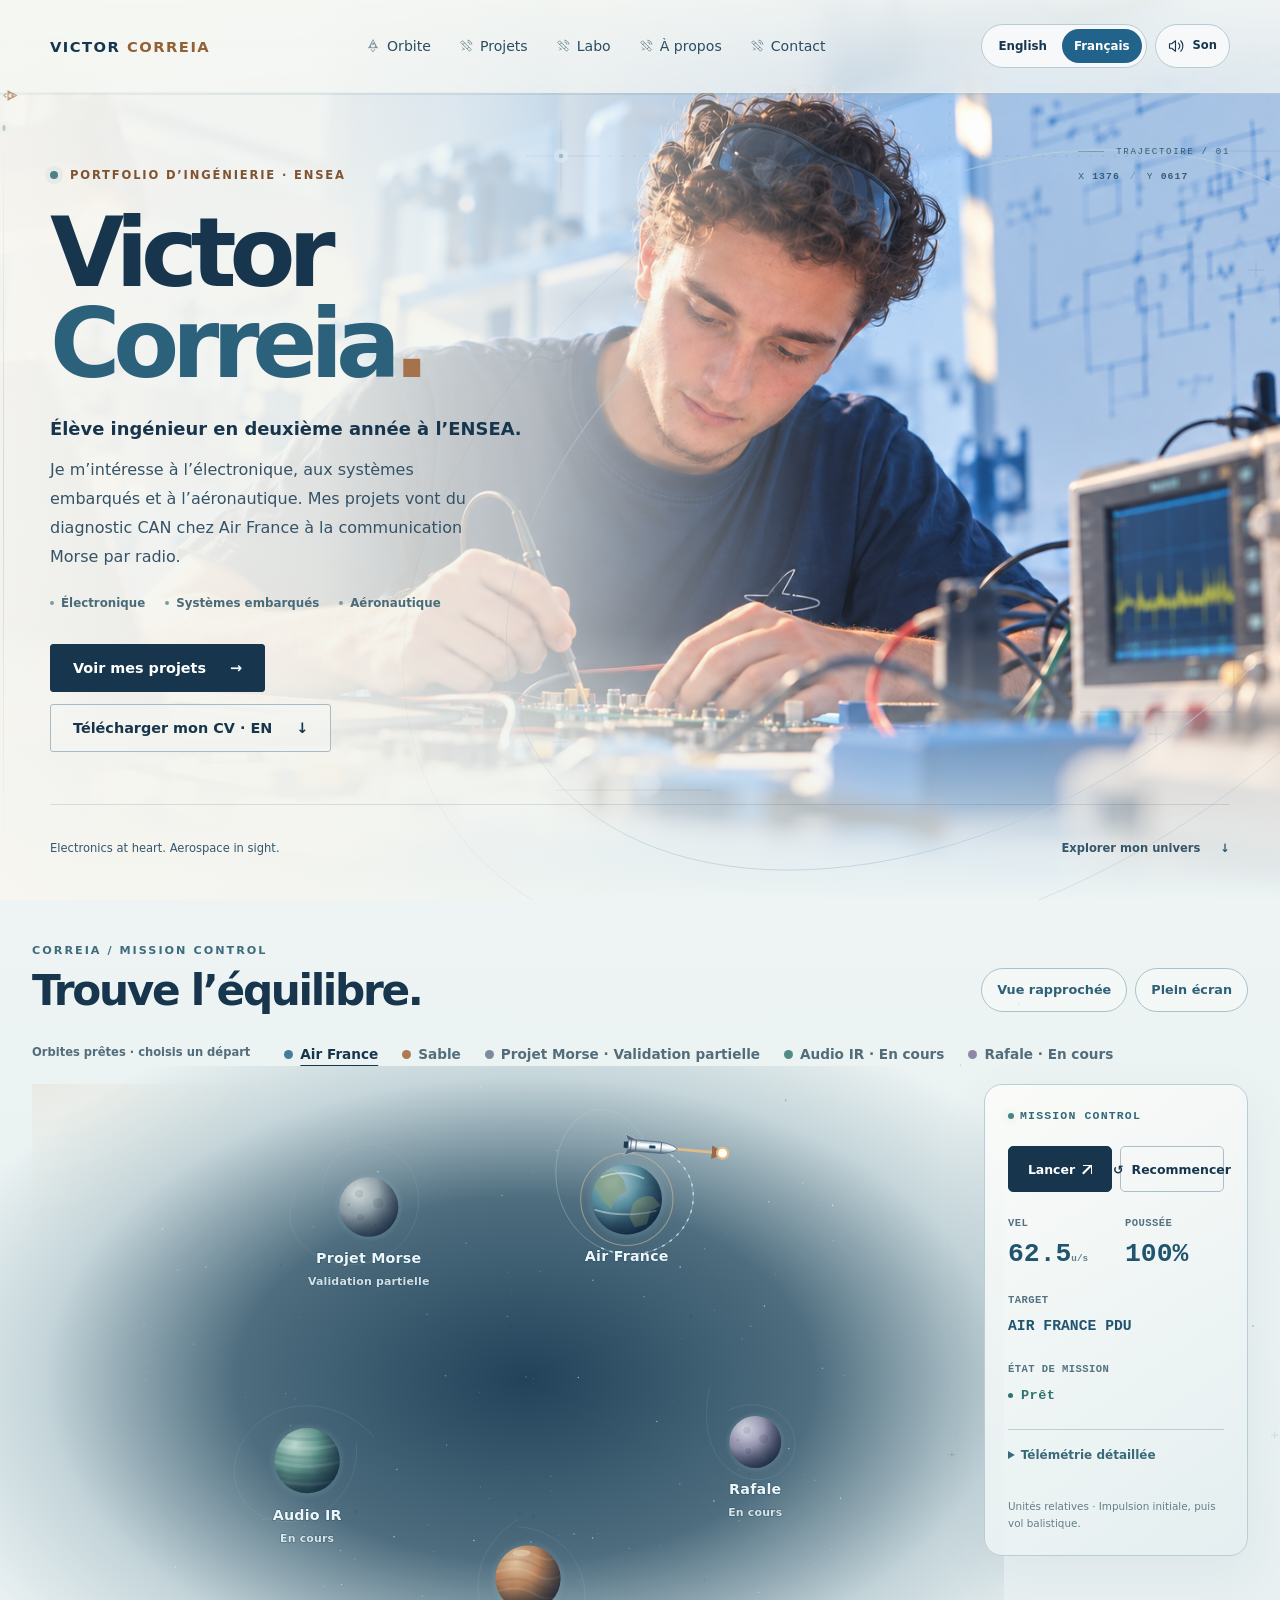
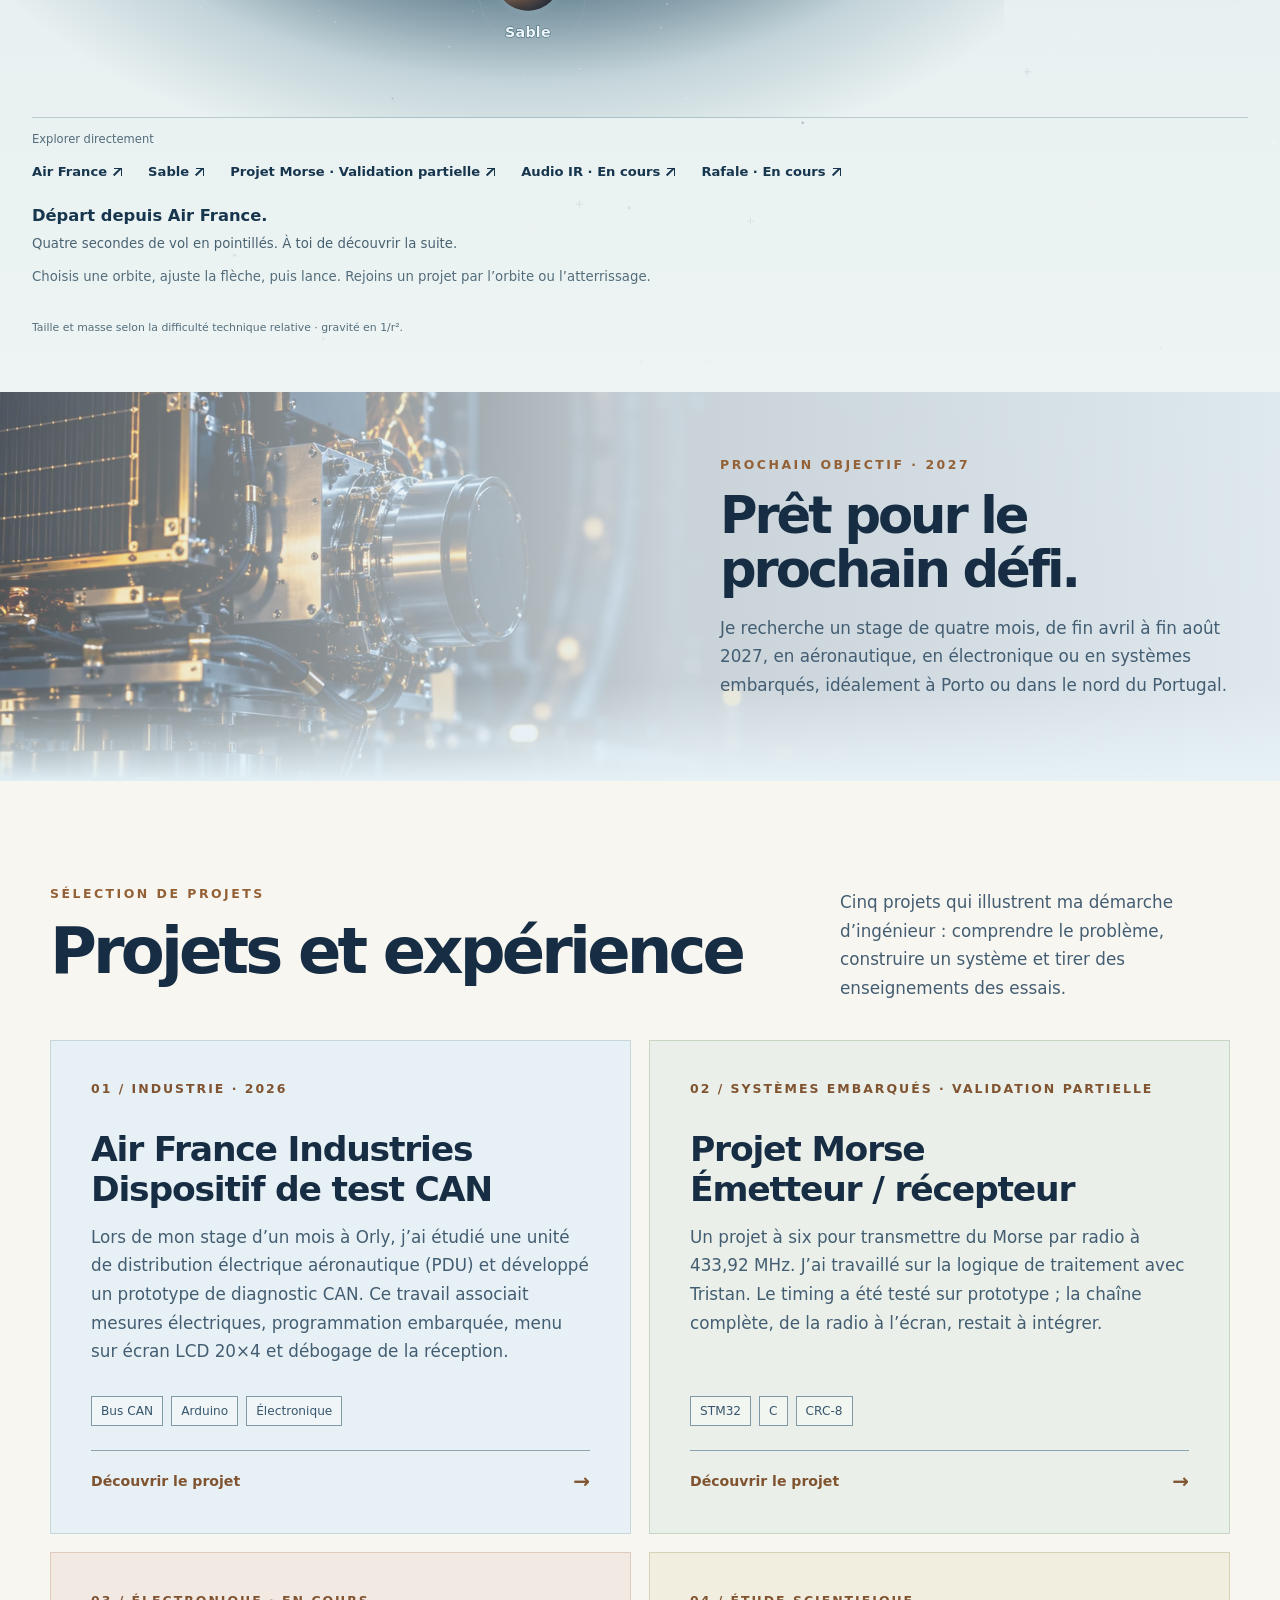
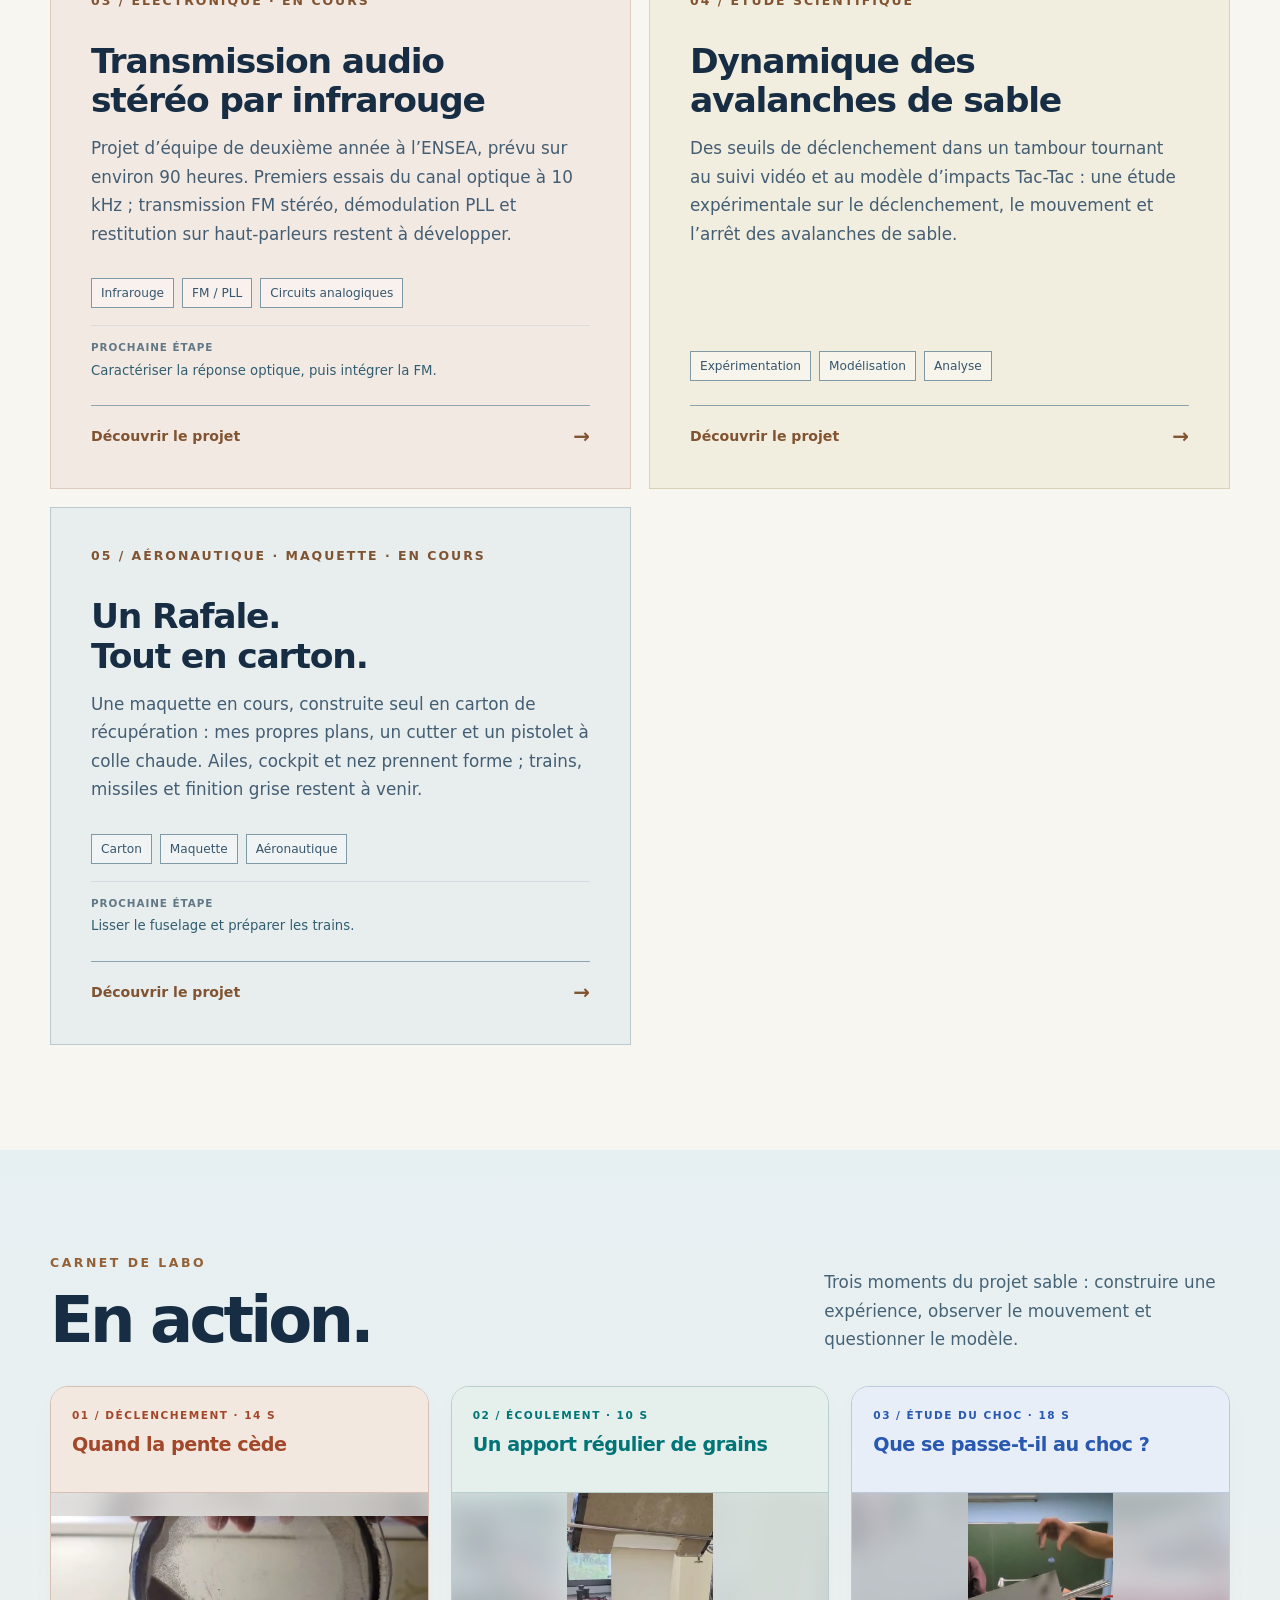
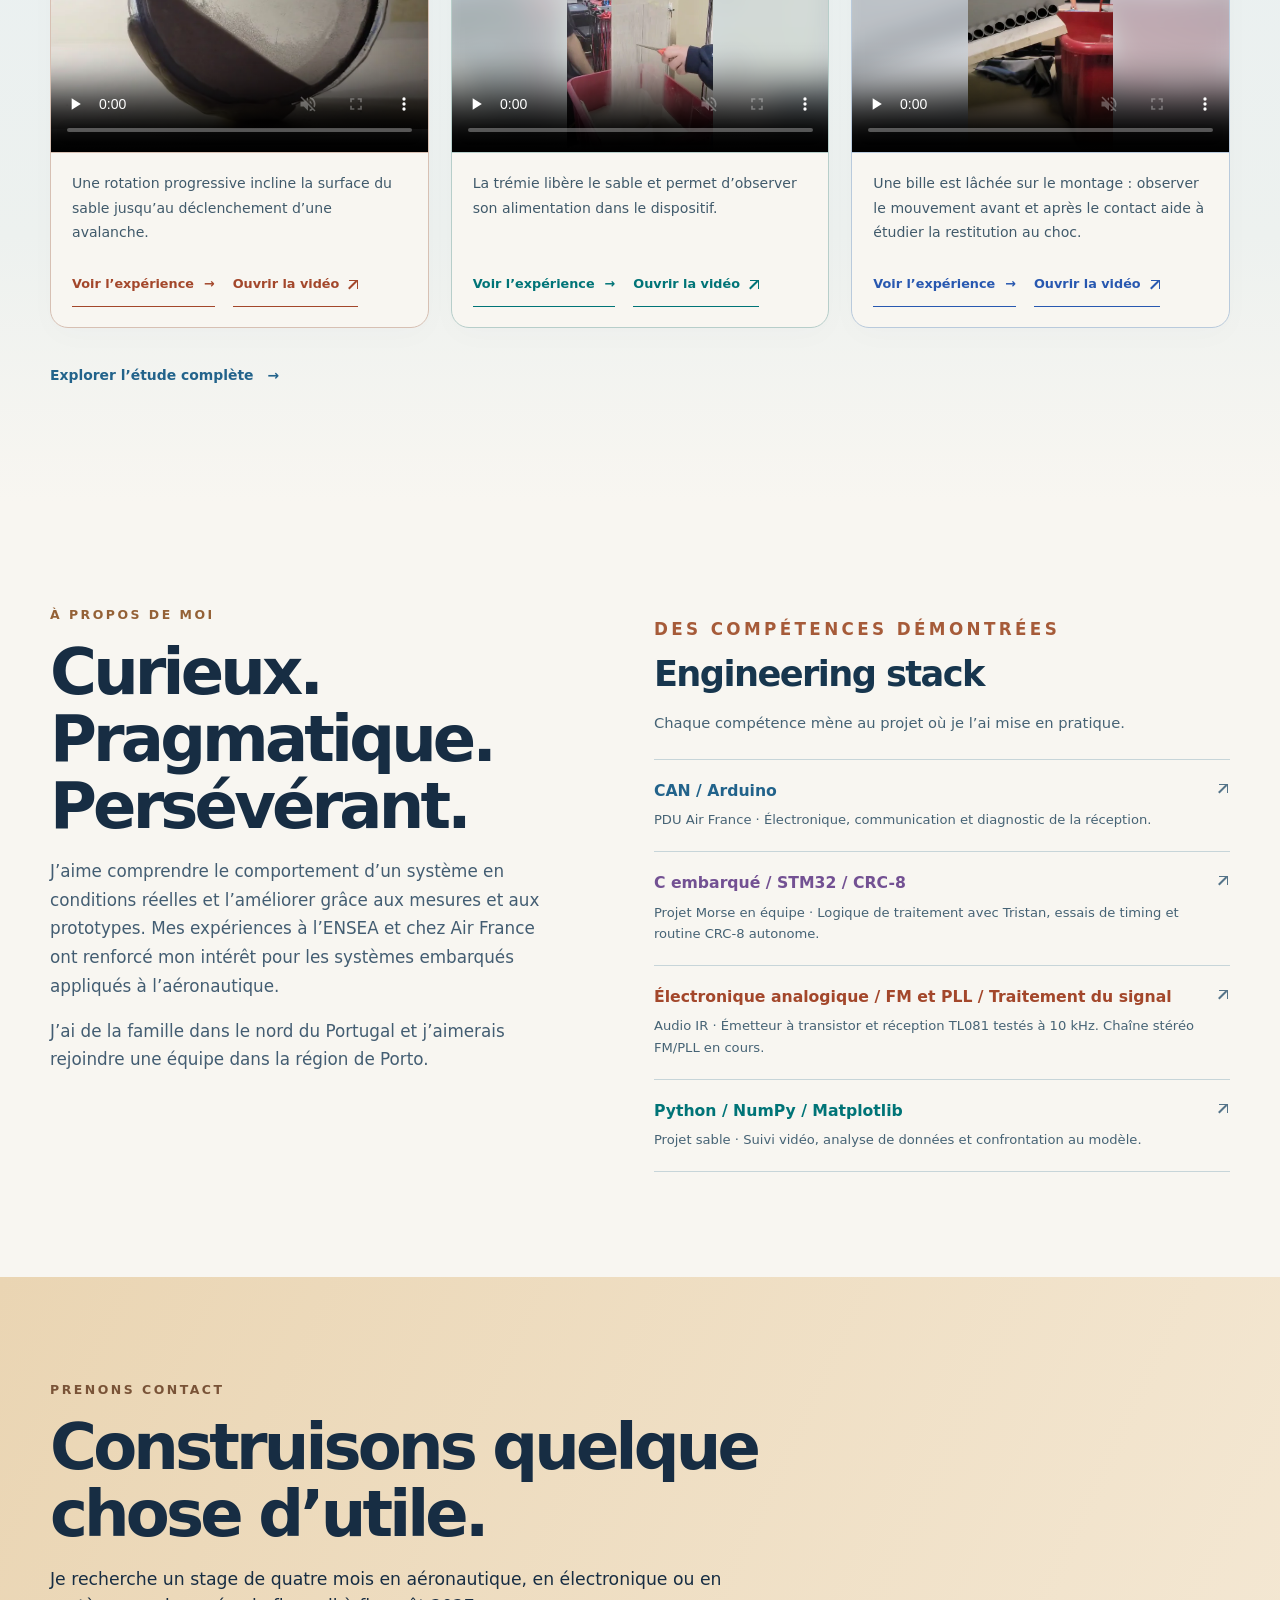
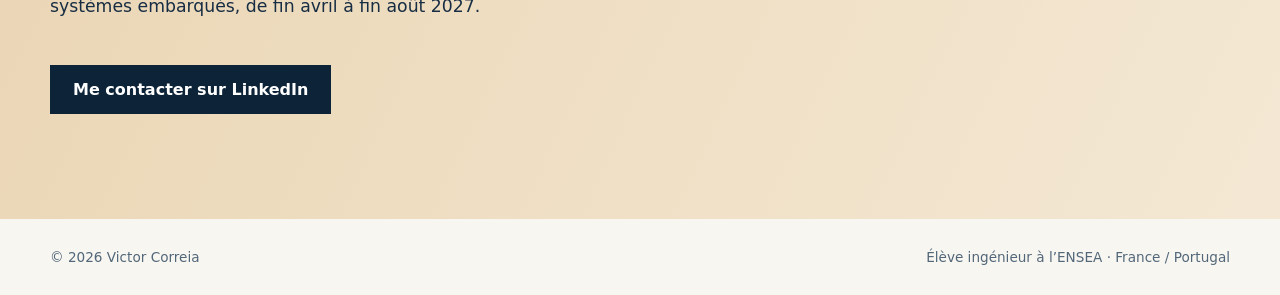
==== fr/index.html @ 242c074b "Improve project reading, visual evidence and source photos" ====
<!doctype html><html lang="fr"><head>
<script src="../assets/site-audio.js" defer></script><meta charset="utf-8"><meta name="viewport" content="width=device-width,initial-scale=1"><meta name="theme-color" content="#edf4f3"><title>Victor Correia — Portfolio d’ingénierie</title><meta name="description" content="Projets d’électronique, de systèmes embarqués et d’aéronautique de Victor Correia, élève ingénieur à l’ENSEA."><link rel="icon" type="image/svg+xml" href="data:image/svg+xml,%3Csvg xmlns='http://www.w3.org/2000/svg' viewBox='0 0 64 64'%3E%3Crect width='64' height='64' rx='12' fill='%23071321'/%3E%3Cpath d='M12 18h40L32 49z' fill='none' stroke='%23d5ad68' stroke-width='4'/%3E%3C/svg%3E"><style>
:root{font-family:Inter,ui-sans-serif,system-ui,sans-serif;color:#f4f7fa;background:#071321;scroll-behavior:smooth}*{box-sizing:border-box}body{margin:0}a{color:inherit}.wrap{width:min(1180px,calc(100% - 52px));margin:auto}.nav{position:fixed;z-index:20;inset:0 0 auto;padding:24px max(26px,calc((100vw - 1180px)/2));display:flex;justify-content:space-between;gap:24px;align-items:center;background:linear-gradient(#06111ee0,#06111e00);transition:background .3s}.nav.scrolled{background:#071321ed;backdrop-filter:blur(12px);border-bottom:1px solid #ffffff20}.brand{font-size:.92rem;font-weight:800;letter-spacing:.1em;text-decoration:none;white-space:nowrap}.brand b,.accent{color:#d5ad68}.links{display:flex;gap:28px}.links a{font-size:.88rem;text-decoration:none;color:#e3eaf0}.links a:hover{color:#d5ad68}.panel{position:relative;min-height:100svh;display:flex;align-items:center;isolation:isolate;overflow:hidden}.panel:before{content:"";position:absolute;inset:0;z-index:-2;background-size:cover;background-position:center;transform:scale(1.08);transition:transform 1.3s}.panel.in-view:before{transform:scale(1)}.panel:after{content:"";position:absolute;inset:0;z-index:-1;background:linear-gradient(90deg,#071321f2,#0713219b 55%,#07132170),linear-gradient(0deg,#071321,transparent 22%)}.hero:before{background-image:url('../workbench.webp')}.feature:before{background-image:url('../aerospace.webp')}.feature:after{background:linear-gradient(90deg,#071321a5,#071321ad 45%,#071321ed),linear-gradient(0deg,#071321,transparent 22%)}.panel-content{padding:130px 0 90px}.eyebrow{font-size:.78rem;letter-spacing:.2em;text-transform:uppercase;color:#d5ad68;font-weight:750}.hero h1{font-size:clamp(3.6rem,8vw,7.5rem);letter-spacing:-.075em;line-height:.95;max-width:950px;margin:28px 0}.lead{font-size:clamp(1.15rem,2vw,1.45rem);line-height:1.6;max-width:650px;color:#e6edf2}.button{display:inline-block;margin-top:27px;padding:14px 22px;border:1px solid #d5ad68;background:#d5ad68;color:#071321;text-decoration:none;font-weight:750}.button:hover{background:#f0c987}.button.ghost{margin-left:9px;background:transparent;color:white}.scroll-note{position:absolute;bottom:34px;left:max(26px,calc((100vw - 1180px)/2));font-size:.74rem;letter-spacing:.18em;text-transform:uppercase}.scroll-note:after{content:"";display:inline-block;width:55px;height:1px;margin-left:15px;vertical-align:middle;background:#d5ad68}.feature .panel-content{margin-left:auto;width:min(510px,100%)}.feature h2,.section h2,.contact h2{font-size:clamp(2.7rem,5vw,5rem);letter-spacing:-.06em;line-height:1.05;margin:17px 0}.feature p,.section p{color:#bdcedb;line-height:1.7;font-size:1.05rem}.feature p{color:#e4ecf2}.section{padding:105px 0}.section-head{display:flex;justify-content:space-between;align-items:end;gap:30px;margin-bottom:38px}.section-head p{max-width:390px;margin:0}.projects{display:grid;grid-template-columns:repeat(2,1fr);gap:1px;background:#426078}.project{background:#0b1d30;padding:40px;min-height:330px;display:flex;flex-direction:column;transition:background .25s}.project:hover{background:#13304b}.index{font-size:.78rem;color:#d5ad68;letter-spacing:.16em;font-weight:700}.project h3{font-size:clamp(1.6rem,2.7vw,2.45rem);line-height:1.15;letter-spacing:-.035em;margin:34px 0 13px}.project p{margin:0}.tags{display:flex;gap:8px;flex-wrap:wrap;margin-top:auto;padding-top:30px}.tags span{font-size:.76rem;border:1px solid #496079;padding:7px 9px;color:#dce5ed}.films{background:#0e2236}.film-grid{display:grid;grid-template-columns:repeat(2,1fr);gap:18px}.film{aspect-ratio:16/9;display:flex;flex-direction:column;justify-content:end;padding:28px;border:1px solid #426078;background:linear-gradient(135deg,#183852,#071321)}.film:nth-child(2){background:linear-gradient(135deg,#26455b,#071321)}.film strong{font-size:1.45rem}.film small{margin-top:9px;color:#abc0ce;font-size:.87rem}.about{display:grid;grid-template-columns:1fr 1fr;gap:9vw}.skills{display:flex;gap:10px;flex-wrap:wrap;align-content:start;padding-top:45px}.skills span{border:1px solid #466079;padding:10px 13px;color:#d5e0e8}.contact{padding:105px 0;background:#d5ad68;color:#071321}.contact h2{max-width:800px}.contact p{font-size:1.08rem;line-height:1.6;max-width:680px}.contact .eyebrow{color:#314154}.contact .button{background:#071321;border-color:#071321;color:white}.foot{padding:30px 0;display:flex;justify-content:space-between;gap:20px;color:#9bb0c0;font-size:.85rem}.reveal{opacity:0;transform:translateY(25px);transition:opacity .7s,transform .7s}.reveal.in-view{opacity:1;transform:none}@media(max-width:760px){.wrap{width:calc(100% - 36px)}.nav{padding:17px}.brand{font-size:.8rem}.links{gap:12px}.links a{font-size:.78rem}.links a:first-child{display:none}.panel{min-height:90svh}.panel:after,.feature:after{background:linear-gradient(90deg,#071321ec,#0713219a),linear-gradient(0deg,#071321,transparent 22%)}.panel-content{padding:130px 0 90px}.feature .panel-content{margin-left:0}.section{padding:75px 0}.section-head,.about{display:block}.section-head p{margin-top:20px}.projects,.film-grid{grid-template-columns:1fr}.project{min-height:295px;padding:29px}.skills{padding-top:25px}.button.ghost{margin-left:0}.scroll-note{left:18px}.foot{display:block}}@media(prefers-reduced-motion:reduce){:root{scroll-behavior:auto}.panel:before,.reveal{transition:none;transform:none}.reveal{opacity:1}}
.project{color:inherit;text-decoration:none}.project:focus-visible{outline:3px solid #d5ad68;outline-offset:-3px;background:#13304b}.project-link{display:flex;align-items:center;justify-content:space-between;gap:16px;margin-top:24px;padding-top:18px;border-top:1px solid #496079;color:#d5ad68;font-size:.88rem;font-weight:750}.project-link span{font-size:1.25rem}
/* Light surfaces alternate across the portfolio sections. */
:root{color-scheme:light;color:#172d43;background:#f8f6f1}
::selection{background:#e0bd83;color:#172d43}
a:focus-visible{outline:3px solid #946136;outline-offset:6px}
.nav{color:#f4f7fa;background:linear-gradient(#0c2338e6,#0c233800)}
.nav.scrolled{background:#0c2338f2;border-bottom-color:#ffffff26}
.nav a:focus-visible,.hero a:focus-visible{outline-color:#e0bd83}
.brand b,.accent{color:#e0bd83}
.hero{color:#fff}
.hero:after{background:linear-gradient(90deg,#0b233ce8,#0b233c80 58%,#0b233c33),linear-gradient(0deg,#0c2338,transparent 24%)}
.hero .eyebrow{color:#e0bd83}
.hero .lead{color:#edf3f6}
.scroll-note{color:#e4edf2}
.feature{color:#172d43;background:#dfeef4}
.feature:after{background:linear-gradient(90deg,#dfeef459,#e7f1f6dd 52%,#e7f1f6f5),linear-gradient(0deg,#dfeef4,transparent 25%)}
.feature .eyebrow,.section .eyebrow{color:#946136}
.feature p,.section p{color:#435d72}
.button{background:#e0bd83;border-color:#e0bd83}
.button:hover{background:#efd3a3}
.button.ghost{color:#fff;border-color:#e0bd83}
.button.ghost:hover{background:#ffffff18}
.projects{gap:18px;background:transparent}
.project{border:1px solid #c5d6dd;background:#e7f0f4;transition:background .25s,border-color .25s}
.project:nth-child(2){background:#eaf0e9;border-color:#c6d6c3}
.project:nth-child(3){background:#f3e9e3;border-color:#dfcabe}
.project:nth-child(4){background:#f1eddf;border-color:#d9d0b8}
.project:hover,.project:focus-visible{background:#d8e9f0;border-color:#658798}
.project:nth-child(2):hover,.project:nth-child(2):focus-visible{background:#dde9da;border-color:#738a6b}
.project:nth-child(3):hover,.project:nth-child(3):focus-visible{background:#edddd3;border-color:#a68570}
.project:nth-child(4):hover,.project:nth-child(4):focus-visible{background:#e9e1c9;border-color:#96866a}
.project:focus-visible{outline-color:#946136;outline-offset:4px}
.index,.project-link{color:#805331}
.tags span{color:#37566d;background:#ffffff5c;border-color:#7f99a6}
.project-link{border-top-color:#8ca4af}
.films{background:#dfeef4}
.film{color:#172d43;border-color:#adc4ce;background:radial-gradient(ellipse at top right,#f5fafc,#c7e0e9)}
.film:nth-child(2){border-color:#c6cabb;background:radial-gradient(ellipse at top right,#f8faf2,#dce4ce)}
.film small{color:#435d72}
.skills span{color:#37566d;border-color:#b2c7d0;background:#edf3f5}
.skills span:nth-child(3n+2){background:#f1e7de;border-color:#d7bfae;color:#795337}
.skills span:nth-child(3n){background:#e9efe5;border-color:#bbcab3;color:#496241}
.contact{background:linear-gradient(115deg,#ead5b3,#f4e8d4);color:#172d43}
.contact .eyebrow{color:#795337}
.contact .button{background:#0c2338;border-color:#0c2338}
.contact .button:hover{background:#23465f}
.foot{color:#526779}
@media(max-width:760px){.hero:after{background:linear-gradient(90deg,#0b233ce0,#0b233c87),linear-gradient(0deg,#0c2338,transparent 24%)}.feature:after{background:linear-gradient(90deg,#e7f1f6e8,#e7f1f6be),linear-gradient(0deg,#dfeef4,transparent 25%)}}
@media(prefers-reduced-motion:reduce){.nav,.project{transition:none}}
.project:nth-child(5){background:#e8edee;border-color:#b8cace}.project:nth-child(5):hover,.project:nth-child(5):focus-visible{background:#d9e5e8;border-color:#668592}
</style>
<link rel="stylesheet" href="../assets/home-intro.css">
<script src="../assets/orbit-game.js?v=infrared-20261009" defer></script>
<script src="../assets/orbit-materials.js" defer></script>
<noscript><style>.reveal{opacity:1;transform:none}.space-home *{animation:none!important}</style></noscript>
<link rel="stylesheet" href="../assets/language.css">
<link rel="stylesheet" href="../assets/orbit-game.css">
<script src="../assets/language.js" defer></script>
<link rel="alternate" hreflang="en" href="/index.html">
<link rel="alternate" hreflang="fr" href="/fr/index.html">
<link rel="stylesheet" href="../assets/project-video.css">
<link rel="stylesheet" href="../assets/immersive-video.css">
<script src="../assets/project-video.js" defer></script>
<link rel="stylesheet" href="../assets/home-evidence.css">
<link rel="stylesheet" href="../assets/scroll-trajectory.css">
<script src="../assets/scroll-trajectory.js" defer></script>
<link rel="stylesheet" href="../assets/space-navigation.css">
<script src="../assets/space-navigation.js" defer></script>
<link rel="stylesheet" href="../assets/home-portrait.css">
<link rel="stylesheet" href="../assets/site-audio.css">
<link rel="stylesheet" href="../assets/mission-preview.css">
<script src="../assets/mission-preview.js?v=infrared-20261009" defer></script>
<link rel="stylesheet" href="../assets/home-flight.css">
<script src="../assets/home-flight.js" defer></script>
<link rel="stylesheet" href="../assets/orbit-immersive.css">
<link rel="stylesheet" href="../assets/home-project-updates.css">
</head><body><header class="nav" id="nav"><a class="brand" href="#home">VICTOR <b>CORREIA</b></a><nav class="links" aria-label="Navigation principale"><a href="#orbit"><svg class="space-menu-icon" viewBox="0 0 24 24" fill="none" stroke="currentColor" stroke-width="1.3" stroke-linecap="round" stroke-linejoin="round" aria-hidden="true" focusable="false"><path d="M12 2c-3.3 3.7-4.6 8.1-4.1 13h8.2C16.6 10.1 15.3 5.7 12 2Z"/><circle cx="12" cy="8" r="1.5"/><path d="m8 10-3.7 5.5L8 14m8-4 3.7 5.5L16 14M9 18l3 4 3-4"/></svg>Orbite</a><a href="#projects"><svg class="space-menu-icon" viewBox="0 0 24 24" fill="none" stroke="currentColor" stroke-width="1.3" stroke-linecap="round" stroke-linejoin="round" aria-hidden="true" focusable="false"><path d="m10 7 7 7-3 3-7-7zM7 10 3 6l3-3 4 4m4 10 4 4 3-3-4-4M6 15l3 3m-3 1 2-2M15 5a4 4 0 0 1 4 4m-4-7a7 7 0 0 1 7 7"/></svg>Projets</a><a href="#films"><svg class="space-menu-icon" viewBox="0 0 24 24" fill="none" stroke="currentColor" stroke-width="1.3" stroke-linecap="round" stroke-linejoin="round" aria-hidden="true" focusable="false"><path d="m10 7 7 7-3 3-7-7zM7 10 3 6l3-3 4 4m4 10 4 4 3-3-4-4M6 15l3 3m-3 1 2-2M15 5a4 4 0 0 1 4 4m-4-7a7 7 0 0 1 7 7"/></svg>Labo</a><a href="#about"><svg class="space-menu-icon" viewBox="0 0 24 24" fill="none" stroke="currentColor" stroke-width="1.3" stroke-linecap="round" stroke-linejoin="round" aria-hidden="true" focusable="false"><path d="m10 7 7 7-3 3-7-7zM7 10 3 6l3-3 4 4m4 10 4 4 3-3-4-4M6 15l3 3m-3 1 2-2M15 5a4 4 0 0 1 4 4m-4-7a7 7 0 0 1 7 7"/></svg>À propos</a><a href="#contact"><svg class="space-menu-icon" viewBox="0 0 24 24" fill="none" stroke="currentColor" stroke-width="1.3" stroke-linecap="round" stroke-linejoin="round" aria-hidden="true" focusable="false"><path d="m10 7 7 7-3 3-7-7zM7 10 3 6l3-3 4 4m4 10 4 4 3-3-4-4M6 15l3 3m-3 1 2-2M15 5a4 4 0 0 1 4 4m-4-7a7 7 0 0 1 7 7"/></svg>Contact</a></nav><nav class="language-switch" aria-label="Choisir la langue"><a href="/index.html" lang="en" hreflang="en" data-language="en" aria-label="English"><span class="language-name">English</span><span class="language-short" aria-hidden="true">EN</span></a><a href="/fr/index.html" lang="fr" hreflang="fr" data-language="fr" aria-label="Français" aria-current="page"><span class="language-name">Français</span><span class="language-short" aria-hidden="true">FR</span></a></nav></header>
<div class="page-flight-progress" role="progressbar" aria-label="Progression de lecture" aria-valuemin="0" aria-valuemax="100" aria-valuenow="0" hidden><span class="flight-progress-track" aria-hidden="true"></span><span class="flight-progress-fill" aria-hidden="true"></span><span class="flight-progress-ship" aria-hidden="true"><svg viewBox="0 0 24 24" fill="none" stroke="currentColor" stroke-width="1.3" stroke-linecap="round" stroke-linejoin="round" aria-hidden="true" focusable="false"><path d="M12 2c-3.3 3.7-4.6 8.1-4.1 13h8.2C16.6 10.1 15.3 5.7 12 2Z"/><circle cx="12" cy="8" r="1.5"/><path d="m8 10-3.7 5.5L8 14m8-4 3.7 5.5L16 14M9 18l3 4 3-4"/></svg></span></div>

<nav class="scroll-trajectory" aria-label="Étapes du portfolio">
  <span class="trajectory-track" aria-hidden="true"></span>
  <ol class="trajectory-chapters">
    <li><a href="#home" aria-current="location"><span class="trajectory-number" aria-hidden="true">01</span><svg class="space-menu-icon" viewBox="0 0 24 24" fill="none" stroke="currentColor" stroke-width="1.3" stroke-linecap="round" stroke-linejoin="round" aria-hidden="true" focusable="false"><path d="M12 2c-3.3 3.7-4.6 8.1-4.1 13h8.2C16.6 10.1 15.3 5.7 12 2Z"/><circle cx="12" cy="8" r="1.5"/><path d="m8 10-3.7 5.5L8 14m8-4 3.7 5.5L16 14M9 18l3 4 3-4"/></svg><span>Départ</span></a></li>
    <li><a href="#orbit"><span class="trajectory-number" aria-hidden="true">02</span><svg class="space-menu-icon" viewBox="0 0 24 24" fill="none" stroke="currentColor" stroke-width="1.3" stroke-linecap="round" stroke-linejoin="round" aria-hidden="true" focusable="false"><path d="M12 2c-3.3 3.7-4.6 8.1-4.1 13h8.2C16.6 10.1 15.3 5.7 12 2Z"/><circle cx="12" cy="8" r="1.5"/><path d="m8 10-3.7 5.5L8 14m8-4 3.7 5.5L16 14M9 18l3 4 3-4"/></svg><span>Orbite</span></a></li>
    <li><a href="#projects"><span class="trajectory-number" aria-hidden="true">03</span><svg class="space-menu-icon" viewBox="0 0 24 24" fill="none" stroke="currentColor" stroke-width="1.3" stroke-linecap="round" stroke-linejoin="round" aria-hidden="true" focusable="false"><path d="m10 7 7 7-3 3-7-7zM7 10 3 6l3-3 4 4m4 10 4 4 3-3-4-4M6 15l3 3m-3 1 2-2M15 5a4 4 0 0 1 4 4m-4-7a7 7 0 0 1 7 7"/></svg><span>Projets</span></a></li>
    <li><a href="#films"><span class="trajectory-number" aria-hidden="true">04</span><svg class="space-menu-icon" viewBox="0 0 24 24" fill="none" stroke="currentColor" stroke-width="1.3" stroke-linecap="round" stroke-linejoin="round" aria-hidden="true" focusable="false"><path d="m10 7 7 7-3 3-7-7zM7 10 3 6l3-3 4 4m4 10 4 4 3-3-4-4M6 15l3 3m-3 1 2-2M15 5a4 4 0 0 1 4 4m-4-7a7 7 0 0 1 7 7"/></svg><span>Labo</span></a></li>
    <li><a href="#about"><span class="trajectory-number" aria-hidden="true">05</span><svg class="space-menu-icon" viewBox="0 0 24 24" fill="none" stroke="currentColor" stroke-width="1.3" stroke-linecap="round" stroke-linejoin="round" aria-hidden="true" focusable="false"><path d="m10 7 7 7-3 3-7-7zM7 10 3 6l3-3 4 4m4 10 4 4 3-3-4-4M6 15l3 3m-3 1 2-2M15 5a4 4 0 0 1 4 4m-4-7a7 7 0 0 1 7 7"/></svg><span>À propos</span></a></li>
    <li><a href="#contact"><span class="trajectory-number" aria-hidden="true">06</span><svg class="space-menu-icon" viewBox="0 0 24 24" fill="none" stroke="currentColor" stroke-width="1.3" stroke-linecap="round" stroke-linejoin="round" aria-hidden="true" focusable="false"><path d="m10 7 7 7-3 3-7-7zM7 10 3 6l3-3 4 4m4 10 4 4 3-3-4-4M6 15l3 3m-3 1 2-2M15 5a4 4 0 0 1 4 4m-4-7a7 7 0 0 1 7 7"/></svg><span>Contact</span></a></li>
  </ol>
  <span class="trajectory-beacon" aria-hidden="true"><svg viewBox="0 0 24 24" fill="none" stroke="currentColor" stroke-width="1.3" stroke-linecap="round" stroke-linejoin="round" aria-hidden="true" focusable="false"><path d="M12 2c-3.3 3.7-4.6 8.1-4.1 13h8.2C16.6 10.1 15.3 5.7 12 2Z"/><circle cx="12" cy="8" r="1.5"/><path d="m8 10-3.7 5.5L8 14m8-4 3.7 5.5L16 14M9 18l3 4 3-4"/></svg></span>
</nav>
<div class="trajectory-edge" aria-hidden="true"></div>
<main>
<section class="panel hero space-home portrait-home" id="home" aria-labelledby="intro-name">
  <img class="intro-portrait" src="../assets/victor-laboratory.png" width="1536" height="1024" alt="Victor Correia réalisant des mesures sur un montage électronique au laboratoire." fetchpriority="high" decoding="async">
  <div class="portrait-veil" aria-hidden="true"></div>
  <div class="home-flight-layer" aria-hidden="true">
    <svg class="home-flight-art" viewBox="0 0 1440 900" preserveAspectRatio="xMidYMid slice" focusable="false">
      <defs>
        <linearGradient id="home-flight-intro-mask"><stop offset="25%" stop-color="black"/><stop offset="54%" stop-color="white"/></linearGradient>
        <radialGradient id="home-flight-face-mask"><stop offset="48%" stop-color="black"/><stop offset="100%" stop-color="white"/></radialGradient>
        <mask id="home-flight-mask" maskUnits="userSpaceOnUse" x="0" y="0" width="1440" height="900"><rect width="1440" height="900" fill="url(#home-flight-intro-mask)"/><ellipse cx="895" cy="290" rx="200" ry="230" fill="url(#home-flight-face-mask)"/></mask>
      </defs>
      <g mask="url(#home-flight-mask)">
        <g transform="rotate(-30 1030 510)">
          <ellipse class="home-flight-orbit home-flight-secondary" cx="1030" cy="510" rx="590" ry="390"/>
          <ellipse class="home-flight-orbit home-flight-orbit-light" cx="1030" cy="510" rx="480" ry="310"/>
          <ellipse class="home-flight-orbit" cx="1030" cy="510" rx="480" ry="310"/>
        </g>
        <g class="home-flight-guides">
          <path d="M606 156h70m-35-35v70M1210 151h156v97M1160 712h154v-92M636 790h155"/>
          <path class="flight-guide-dashed" d="M677 156h548M1030 76v131M1370 450v176"/>
          <path d="M1328 270h16m-8-8v16M1228 734h16m-8-8v16M633 742h14m-7-7v14"/>
        </g>
        <circle class="home-flight-node-halo" cx="641" cy="156" r="7"/><circle class="home-flight-node" cx="641" cy="156" r="2.2"/>
        <circle class="home-flight-node" cx="1366" cy="151" r="2"/>
        <g class="home-flight-satellite" data-flight-satellite transform="translate(1205 766) rotate(145)">
          <circle class="home-flight-satellite-glow" r="15"/>
          <rect x="-3" y="-3.5" width="6" height="7" rx="1"/>
          <path d="M-3 0h-8m14 0h8M0-3.5v-4" fill="none"/>
          <path d="M-11-3h6v6h-6zM5-3h6v6H5z"/>
        </g>
      </g>
    </svg>
    <div class="home-flight-readout"><span>TRAJECTOIRE / 01</span><span>X <b data-flight-x>1205</b><span class="flight-coordinate-divider">/</span>Y <b data-flight-y>0766</b></span></div>
  </div>
  <div class="wrap space-layout">
    <div class="personal-intro">
      <p class="eyebrow intro-eyebrow"><span aria-hidden="true"></span>Portfolio d’ingénierie · ENSEA</p>
      <h1 id="intro-name">Victor<br><span>Correia<span class="name-dot">.</span></span></h1>
      <p class="intro-role">Élève ingénieur en deuxième année à l’ENSEA.</p>
      <p class="intro-description">Je m’intéresse à l’électronique, aux systèmes embarqués et à l’aéronautique. Mes projets vont du diagnostic CAN chez Air France à la communication Morse par radio.</p>
      <ul class="intro-topics" aria-label="Domaines d’intérêt"><li>Électronique</li><li>Systèmes embarqués</li><li>Aéronautique</li></ul>
      <div class="intro-actions"><a class="button" href="#projects">Voir mes projets <span aria-hidden="true">→</span></a><a class="button ghost" href="../assets/victor-correia-cv-en.pdf" download="Victor-Correia-CV-EN.pdf">Télécharger mon CV · EN <span aria-hidden="true">↓</span></a></div>
    </div>
  </div>
  <div class="wrap home-footline"><span>Electronics at heart. Aerospace in sight.</span><a href="#orbit">Explorer mon univers <span aria-hidden="true">↓</span></a></div>
</section>
<section class="orbit-exploration" id="orbit" aria-labelledby="orbit-game-title">
  <div class="space-stars" aria-hidden="true"><svg class="hero-starfield" viewBox="0 0 1440 900" preserveAspectRatio="xMidYMid slice" xmlns="http://www.w3.org/2000/svg"><circle cx="621" cy="505" r="0.65" fill="#7093a5" opacity="0.41"/><path class="hero-star-glow" style="animation-delay:-0s" d="M618 505h6M621 502v6" stroke="#7798a6" stroke-width=".6" opacity=".35"/><circle cx="941" cy="854" r="0.8" fill="#f8fcfc" opacity="0.55"/><circle cx="1281" cy="433" r="1.4" fill="#f8fcfc" opacity="0.47"/><circle cx="984" cy="136" r="0.65" fill="#7093a5" opacity="0.56"/><circle cx="1012" cy="155" r="1.1" fill="#f8fcfc" opacity="0.46"/><circle cx="797" cy="576" r="0.8" fill="#f8fcfc" opacity="0.59"/><circle cx="459" cy="856" r="1.1" fill="#7093a5" opacity="0.59"/><circle cx="477" cy="348" r="0.65" fill="#f8fcfc" opacity="0.46"/><circle cx="1080" cy="609" r="1.4" fill="#f8fcfc" opacity="0.25"/><circle cx="1382" cy="498" r="1.1" fill="#7093a5" opacity="0.42"/><circle cx="463" cy="839" r="1.1" fill="#f8fcfc" opacity="0.21"/><circle cx="523" cy="286" r="0.8" fill="#f8fcfc" opacity="0.22"/><circle cx="1282" cy="681" r="0.65" fill="#7093a5" opacity="0.36"/><circle cx="557" cy="603" r="0.65" fill="#f8fcfc" opacity="0.58"/><circle cx="1352" cy="97" r="1.4" fill="#f8fcfc" opacity="0.51"/><circle cx="424" cy="301" r="0.8" fill="#7093a5" opacity="0.47"/><circle cx="1088" cy="435" r="1.4" fill="#f8fcfc" opacity="0.23"/><circle cx="1039" cy="636" r="0.8" fill="#f8fcfc" opacity="0.27"/><path class="hero-star-glow" style="animation-delay:-3s" d="M1036 636h6M1039 633v6" stroke="#7798a6" stroke-width=".6" opacity=".35"/><circle cx="1314" cy="486" r="1.4" fill="#7093a5" opacity="0.29"/><circle cx="735" cy="249" r="0.65" fill="#f8fcfc" opacity="0.32"/><circle cx="1340" cy="459" r="0.65" fill="#f8fcfc" opacity="0.28"/><circle cx="386" cy="787" r="1.4" fill="#7093a5" opacity="0.28"/><circle cx="749" cy="581" r="1.4" fill="#f8fcfc" opacity="0.40"/><circle cx="464" cy="753" r="0.8" fill="#f8fcfc" opacity="0.43"/><circle cx="711" cy="748" r="1.4" fill="#7093a5" opacity="0.22"/><circle cx="790" cy="191" r="1.4" fill="#f8fcfc" opacity="0.46"/><circle cx="1262" cy="453" r="0.8" fill="#f8fcfc" opacity="0.22"/><circle cx="703" cy="434" r="0.8" fill="#7093a5" opacity="0.50"/><circle cx="822" cy="578" r="0.8" fill="#f8fcfc" opacity="0.44"/><circle cx="433" cy="860" r="1.1" fill="#f8fcfc" opacity="0.31"/><circle cx="1149" cy="863" r="1.1" fill="#7093a5" opacity="0.38"/><circle cx="448" cy="801" r="0.8" fill="#f8fcfc" opacity="0.50"/><circle cx="501" cy="710" r="1.4" fill="#f8fcfc" opacity="0.46"/><circle cx="1182" cy="486" r="0.8" fill="#7093a5" opacity="0.40"/><circle cx="1243" cy="441" r="1.1" fill="#f8fcfc" opacity="0.35"/><path class="hero-star-glow" style="animation-delay:-6s" d="M1240 441h6M1243 438v6" stroke="#7798a6" stroke-width=".6" opacity=".35"/><circle cx="404" cy="671" r="0.8" fill="#f8fcfc" opacity="0.30"/><circle cx="1192" cy="356" r="1.4" fill="#7093a5" opacity="0.32"/><circle cx="1293" cy="609" r="0.65" fill="#f8fcfc" opacity="0.52"/><circle cx="758" cy="658" r="1.1" fill="#f8fcfc" opacity="0.50"/><circle cx="762" cy="343" r="1.4" fill="#7093a5" opacity="0.42"/><circle cx="689" cy="817" r="1.1" fill="#f8fcfc" opacity="0.60"/><circle cx="435" cy="249" r="1.1" fill="#f8fcfc" opacity="0.46"/><circle cx="773" cy="560" r="0.8" fill="#7093a5" opacity="0.31"/><circle cx="1332" cy="298" r="1.4" fill="#f8fcfc" opacity="0.41"/><circle cx="1242" cy="694" r="1.4" fill="#f8fcfc" opacity="0.30"/><circle cx="854" cy="678" r="1.1" fill="#7093a5" opacity="0.57"/><circle cx="1091" cy="745" r="1.4" fill="#f8fcfc" opacity="0.28"/><circle cx="1293" cy="378" r="1.4" fill="#f8fcfc" opacity="0.41"/><circle cx="1285" cy="252" r="1.4" fill="#7093a5" opacity="0.43"/><circle cx="629" cy="766" r="1.4" fill="#f8fcfc" opacity="0.21"/><circle cx="984" cy="135" r="0.8" fill="#f8fcfc" opacity="0.40"/><circle cx="977" cy="457" r="0.8" fill="#7093a5" opacity="0.52"/><path class="hero-star-glow" style="animation-delay:-2s" d="M974 457h6M977 454v6" stroke="#7798a6" stroke-width=".6" opacity=".35"/><circle cx="562" cy="689" r="0.8" fill="#f8fcfc" opacity="0.54"/><circle cx="939" cy="459" r="0.8" fill="#f8fcfc" opacity="0.27"/><circle cx="721" cy="875" r="1.1" fill="#7093a5" opacity="0.51"/><circle cx="860" cy="280" r="0.65" fill="#f8fcfc" opacity="0.35"/><circle cx="1044" cy="218" r="1.1" fill="#f8fcfc" opacity="0.43"/><circle cx="1064" cy="332" r="0.65" fill="#7093a5" opacity="0.54"/><circle cx="990" cy="485" r="0.65" fill="#f8fcfc" opacity="0.27"/><circle cx="815" cy="834" r="0.65" fill="#f8fcfc" opacity="0.59"/><circle cx="486" cy="504" r="1.4" fill="#7093a5" opacity="0.38"/><circle cx="1057" cy="618" r="0.8" fill="#f8fcfc" opacity="0.29"/><circle cx="434" cy="533" r="0.65" fill="#f8fcfc" opacity="0.31"/><circle cx="549" cy="365" r="1.1" fill="#7093a5" opacity="0.22"/><circle cx="885" cy="323" r="0.65" fill="#f8fcfc" opacity="0.30"/><circle cx="1056" cy="352" r="0.8" fill="#f8fcfc" opacity="0.25"/><circle cx="1225" cy="351" r="0.8" fill="#7093a5" opacity="0.53"/><circle cx="1145" cy="619" r="0.65" fill="#f8fcfc" opacity="0.46"/><circle cx="811" cy="759" r="1.1" fill="#f8fcfc" opacity="0.53"/><path class="hero-star-glow" style="animation-delay:-5s" d="M808 759h6M811 756v6" stroke="#7798a6" stroke-width=".6" opacity=".35"/><circle cx="613" cy="351" r="1.1" fill="#7093a5" opacity="0.55"/><circle cx="735" cy="832" r="1.4" fill="#f8fcfc" opacity="0.35"/><circle cx="776" cy="248" r="0.8" fill="#f8fcfc" opacity="0.23"/><circle cx="810" cy="473" r="1.1" fill="#7093a5" opacity="0.40"/><circle cx="998" cy="74" r="0.65" fill="#f8fcfc" opacity="0.47"/><circle cx="1140" cy="176" r="1.1" fill="#f8fcfc" opacity="0.48"/><circle cx="443" cy="382" r="0.8" fill="#7093a5" opacity="0.20"/><circle cx="1355" cy="252" r="1.1" fill="#f8fcfc" opacity="0.50"/><circle cx="1261" cy="459" r="1.4" fill="#f8fcfc" opacity="0.23"/><circle cx="775" cy="875" r="1.4" fill="#7093a5" opacity="0.23"/><circle cx="1264" cy="849" r="1.4" fill="#f8fcfc" opacity="0.47"/><circle cx="412" cy="490" r="1.1" fill="#f8fcfc" opacity="0.33"/><circle cx="840" cy="165" r="0.8" fill="#7093a5" opacity="0.60"/><circle cx="392" cy="707" r="0.65" fill="#f8fcfc" opacity="0.59"/><circle cx="928" cy="148" r="0.8" fill="#f8fcfc" opacity="0.21"/><circle cx="516" cy="658" r="0.8" fill="#7093a5" opacity="0.46"/><circle cx="670" cy="745" r="1.1" fill="#f8fcfc" opacity="0.22"/><path class="hero-star-glow" style="animation-delay:-1s" d="M667 745h6M670 742v6" stroke="#7798a6" stroke-width=".6" opacity=".35"/><circle cx="676" cy="405" r="1.1" fill="#f8fcfc" opacity="0.42"/><circle cx="1032" cy="86" r="1.1" fill="#7093a5" opacity="0.44"/><circle cx="1091" cy="339" r="0.65" fill="#f8fcfc" opacity="0.30"/><circle cx="471" cy="832" r="1.1" fill="#f8fcfc" opacity="0.36"/><circle cx="632" cy="508" r="1.4" fill="#7093a5" opacity="0.27"/><circle cx="833" cy="461" r="0.65" fill="#f8fcfc" opacity="0.22"/></svg></div>
  <div class="wrap orbit-universe">
    <div class="space-illustration orbit-illustration">
      <section class="orbit-game" data-state="ready" aria-labelledby="orbit-game-title">
        <header class="orbit-header"><div><p class="orbit-brand">CORREIA / MISSION CONTROL</p><h2 id="orbit-game-title">Trouve l’équilibre.</h2></div><div class="orbit-view-controls"><button class="orbit-camera" type="button" aria-pressed="false" aria-label="Vue rapprochée de la fusée" disabled>Vue rapprochée</button><button class="orbit-expand" type="button" aria-pressed="false" hidden>Plein écran</button></div></header>
        <div class="orbit-destinations" role="group" aria-label="Orbites prêtes · choisis un départ">
          <p class="orbit-selector-label">Orbites prêtes · choisis un départ</p>
          <button type="button" data-planet="air-france" aria-pressed="true" disabled><span class="orbit-planet-dot air-france" aria-hidden="true"></span>Air France</button>
          <button type="button" data-planet="sand" aria-pressed="false" disabled><span class="orbit-planet-dot sand" aria-hidden="true"></span>Sable</button>
          <button type="button" data-planet="stm32" aria-pressed="false" disabled><span class="orbit-planet-dot stm32" aria-hidden="true"></span>Projet Morse · Validation partielle</button>
          <button type="button" data-planet="infrared" aria-pressed="false" disabled><span class="orbit-planet-dot infrared" aria-hidden="true"></span>Audio IR · En cours</button>
          <button type="button" data-planet="rafale" aria-pressed="false" disabled><span class="orbit-planet-dot rafale" aria-hidden="true"></span>Rafale · En cours</button>
        </div>
        <div class="orbit-console">
          <div class="orbit-stage">
          <svg class="orbit-system" viewBox="0 0 640 560" fill="none" xmlns="http://www.w3.org/2000/svg" tabindex="0" role="group" aria-label="Cinq planètes pour cinq projets. Cliquer sur une planète ouvre son projet." aria-describedby="orbit-instructions orbit-keyboard">
            <defs><radialGradient id="orbit-sun-fallback"><stop stop-color="#dfbf8a" stop-opacity=".28"/><stop offset="1" stop-color="#dfbf8a" stop-opacity="0"/></radialGradient>
            <radialGradient id="orbit-air-france-fallback" cx=".28" cy=".22" r=".86"><stop stop-color="#bbd5dc"/><stop offset=".45" stop-color="#538b9d"/><stop offset="1" stop-color="#142f46"/></radialGradient>
            <radialGradient id="orbit-sand-fallback" cx=".28" cy=".22" r=".86"><stop stop-color="#e2c4a0"/><stop offset=".45" stop-color="#b67f58"/><stop offset="1" stop-color="#553f33"/></radialGradient>
            <radialGradient id="orbit-stm32-fallback" cx=".28" cy=".22" r=".86"><stop stop-color="#d7e0df"/><stop offset=".45" stop-color="#8e9fa8"/><stop offset="1" stop-color="#3f5060"/></radialGradient>
            <radialGradient id="orbit-infrared-fallback" cx=".28" cy=".22" r=".86"><stop stop-color="#bcdbd0"/><stop offset=".45" stop-color="#5c938a"/><stop offset="1" stop-color="#24484d"/></radialGradient>
            <radialGradient id="orbit-rafale-fallback" cx=".28" cy=".22" r=".86"><stop stop-color="#d7d9e5"/><stop offset=".45" stop-color="#9291ae"/><stop offset="1" stop-color="#41425c"/></radialGradient>
            </defs><g class="orbit-sun"><circle cx="-100" cy="-90" r="240" fill="url(#orbit-sun-fallback)"/></g>
            <a class="orbit-project-link" data-project="air-france" href="/fr/projects/air-france-can.html" aria-label="Air France"><circle class="orbit-planet-body" cx="440" cy="105" r="32" fill="url(#orbit-air-france-fallback)"/><circle class="orbit-project-hit-area" cx="440" cy="105" r="32"/><text class="orbit-project-label" x="440" y="161" text-anchor="middle" font-family="inherit" font-size="15">Air France</text></a>
            <a class="orbit-project-link" data-project="sand" href="/fr/projects/sand-flow.html" aria-label="Sable"><circle class="orbit-planet-body" cx="350" cy="450" r="29.71" fill="url(#orbit-sand-fallback)"/><circle class="orbit-project-hit-area" cx="350" cy="450" r="29.71"/><text class="orbit-project-label" x="350" y="503.71" text-anchor="middle" font-family="inherit" font-size="15">Sable</text></a>
            <a class="orbit-project-link" data-project="stm32" href="/fr/projects/stm32-morse.html" aria-label="Projet Morse · Validation partielle"><title>Projet Morse · Validation partielle</title><circle class="orbit-planet-body" cx="205" cy="112" r="26.99" fill="url(#orbit-stm32-fallback)"/><circle class="orbit-project-hit-area" cx="205" cy="112" r="26.99"/><text class="orbit-project-label" x="205" y="162.99" text-anchor="middle" font-family="inherit" font-size="15">Projet Morse</text><text class="orbit-project-label orbit-project-status" x="205" y="182.99" text-anchor="middle" font-family="inherit" font-size="12">Validation partielle</text></a>
            <a class="orbit-project-link" data-project="infrared" href="/fr/projects/infrared-audio.html" aria-label="Audio infrarouge · En cours"><circle class="orbit-planet-body" cx="149" cy="343" r="29.71" fill="url(#orbit-infrared-fallback)"/><circle class="orbit-project-hit-area" cx="149" cy="343" r="29.71"/><text class="orbit-project-label" x="149" y="396.71" text-anchor="middle" font-family="inherit" font-size="15">Audio IR</text><text class="orbit-project-label orbit-project-status" x="149" y="416.71" text-anchor="middle" font-family="inherit" font-size="12">En cours</text></a>
            <a class="orbit-project-link" data-project="rafale" href="/fr/projects/cardboard-rafale.html" aria-label="Rafale en carton · En cours"><title>Rafale en carton · En cours</title><circle class="orbit-planet-body" cx="557" cy="326" r="23.58" fill="url(#orbit-rafale-fallback)"/><circle class="orbit-project-hit-area" cx="557" cy="326" r="23.58"/><text class="orbit-project-label" x="557" y="373.58" text-anchor="middle" font-family="inherit" font-size="15">Rafale</text><text class="orbit-project-label orbit-project-status" x="557" y="393.58" text-anchor="middle" font-family="inherit" font-size="12">En cours</text></a>
          </svg>
        <div class="orbit-arrival" hidden>
          <p class="arrival-kicker">Destination confirmée</p>
          <p class="arrival-title" role="status" aria-live="polite"></p>
          <div class="arrival-actions"><a class="arrival-open" href="/fr/projects/air-france-can.html">Ouvrir le projet <span aria-hidden="true">→</span></a><button class="arrival-stay" type="button">Rester ici</button></div>
          <span class="arrival-progress" aria-hidden="true"></span>
        </div>
        </div>
          <aside class="orbit-mission" aria-labelledby="mission-control-title">
            <p id="mission-control-title" class="mission-heading"><span aria-hidden="true"></span>MISSION CONTROL</p>
            <div class="orbit-controls"><button class="orbit-launch" type="button" disabled>Lancer <span aria-hidden="true">↗</span></button><button class="orbit-reset" type="button" disabled><span aria-hidden="true">↺</span> Recommencer</button><button class="orbit-pause" type="button" aria-pressed="false" hidden>Pause</button></div>
            <dl class="mission-primary"><div><dt><abbr title="Vitesse instantanée">VEL</abbr></dt><dd><span data-telemetry="velocity">—</span><small>u/s</small></dd></div><div><dt><abbr title="Réglage de l’impulsion initiale">POUSSÉE</abbr></dt><dd class="orbit-power"><output>100 %</output></dd></div><div class="mission-target"><dt>TARGET</dt><dd data-telemetry="target">AIR FRANCE PDU</dd></div><div class="mission-state"><dt>ÉTAT DE MISSION</dt><dd><span class="orbit-state-label">Prête au décollage</span></dd></div></dl>
            <details class="orbit-telemetry-detail"><summary>Télémétrie détaillée</summary><dl class="mission-telemetry" aria-label="Télémétrie du vol"><div><dt><abbr title="Altitude au-dessus de la planète cible">ALT</abbr></dt><dd><span data-telemetry="altitude">—</span><small>u</small></dd></div><div><dt><abbr title="Impulsion initiale du lancement">Δv</abbr></dt><dd><span data-telemetry="delta-v">—</span><small>u/s</small></dd></div><div><dt><abbr title="Attraction combinée des six astres">Σg</abbr></dt><dd><span data-telemetry="gravity">—</span><small>u/s²</small></dd></div><div><dt><abbr title="Coordonnée X">X</abbr></dt><dd><span data-telemetry="x">—</span><small>u</small></dd></div><div><dt><abbr title="Coordonnée Y">Y</abbr></dt><dd><span data-telemetry="y">—</span><small>u</small></dd></div></dl></details>
            <p class="mission-units">Unités relatives · Impulsion initiale, puis vol balistique.</p>
          </aside>
        </div>

        <nav class="orbit-projects" aria-label="Accès direct aux projets"><span>Explorer directement</span><a href="/fr/projects/air-france-can.html">Air France<span aria-hidden="true">↗</span></a><a href="/fr/projects/sand-flow.html">Sable<span aria-hidden="true">↗</span></a><a href="/fr/projects/stm32-morse.html">Projet Morse · Validation partielle<span aria-hidden="true">↗</span></a><a href="/fr/projects/infrared-audio.html">Audio IR · En cours<span aria-hidden="true">↗</span></a><a href="/fr/projects/cardboard-rafale.html">Rafale · En cours<span aria-hidden="true">↗</span></a></nav>


        <p class="orbit-status" role="status" aria-live="polite" aria-atomic="true"><strong class="orbit-message">Préparer la trajectoire.</strong><span class="orbit-detail">Oriente la fusée. La gravité façonne la suite du vol.</span></p>

        <p id="orbit-instructions" class="orbit-instructions">Choisis une orbite, ajuste la flèche, puis lance. Rejoins un projet par l’orbite ou l’atterrissage.</p>
        <p id="orbit-keyboard" class="orbit-keyboard">Au clavier : ← → direction · ↑ ↓ poussée · Entrée pour lancer.</p>
        <p class="orbit-note">Taille et masse selon la difficulté technique relative · gravité en 1/r².</p>
        <noscript><p class="orbit-fallback">Active JavaScript pour piloter la fusée. Tous les projets restent disponibles plus bas.</p></noscript>
      </section>
    </div>
  </div>
</section>
<section class="panel feature" aria-label="Recherche de stage"><div class="wrap"><div class="panel-content reveal"><div class="eyebrow">Prochain objectif · 2027</div><h2>Prêt pour le prochain défi.</h2><p>Je recherche un stage de quatre mois, de fin avril à fin août 2027, en aéronautique, en électronique ou en systèmes embarqués, idéalement à Porto ou dans le nord du Portugal.</p></div></div></section>
<section class="section wrap" id="projects"><div class="section-head reveal"><div><div class="eyebrow">Sélection de projets</div><h2>Projets et expérience</h2></div><p>Cinq projets qui illustrent ma démarche d’ingénieur : comprendre le problème, construire un système et tirer des enseignements des essais.</p></div><div class="projects">
<a class="project reveal" href="projects/air-france-can.html" aria-labelledby="project-can-title"><div class="index">01 / INDUSTRIE · 2026</div><h3 id="project-can-title">Air France Industries<br>Dispositif de test CAN</h3><p>Lors de mon stage d’un mois à Orly, j’ai étudié une unité de distribution électrique aéronautique (PDU) et développé un prototype de diagnostic CAN. Ce travail associait mesures électriques, programmation embarquée, menu sur écran LCD 20×4 et débogage de la réception.</p><div class="tags"><span>Bus CAN</span><span>Arduino</span><span>Électronique</span></div><div class="project-link">Découvrir le projet <span aria-hidden="true">→</span></div></a>
<a class="project reveal" href="projects/stm32-morse.html" aria-labelledby="project-morse-title"><div class="index">02 / SYSTÈMES EMBARQUÉS · VALIDATION PARTIELLE</div><h3 id="project-morse-title">Projet Morse<br>Émetteur / récepteur</h3><p>Un projet à six pour transmettre du Morse par radio à 433,92 MHz. J’ai travaillé sur la logique de traitement avec Tristan. Le timing a été testé sur prototype ; la chaîne complète, de la radio à l’écran, restait à intégrer.</p><div class="tags"><span>STM32</span><span>C</span><span>CRC-8</span></div><div class="project-link">Découvrir le projet <span aria-hidden="true">→</span></div></a>
<a class="project reveal" href="projects/infrared-audio.html" aria-labelledby="project-infrared-title"><div class="index">03 / ÉLECTRONIQUE · EN COURS</div><h3 id="project-infrared-title">Transmission audio<br>stéréo par infrarouge</h3><p>Projet d’équipe de deuxième année à l’ENSEA, prévu sur environ 90 heures. Premiers essais du canal optique à 10 kHz ; transmission FM stéréo, démodulation PLL et restitution sur haut-parleurs restent à développer.</p><div class="tags"><span>Infrarouge</span><span>FM / PLL</span><span>Circuits analogiques</span></div><div class="project-update"><span>Prochaine étape</span>Caractériser la réponse optique, puis intégrer la FM.</div><div class="project-link">Découvrir le projet <span aria-hidden="true">→</span></div></a>
<a class="project reveal" href="projects/sand-flow.html" aria-labelledby="project-sand-title"><div class="index">04 / ÉTUDE SCIENTIFIQUE</div><h3 id="project-sand-title">Dynamique des<br>avalanches de sable</h3><p>Des seuils de déclenchement dans un tambour tournant au suivi vidéo et au modèle d’impacts Tac-Tac : une étude expérimentale sur le déclenchement, le mouvement et l’arrêt des avalanches de sable.</p><div class="tags"><span>Expérimentation</span><span>Modélisation</span><span>Analyse</span></div><div class="project-link">Découvrir le projet <span aria-hidden="true">→</span></div></a>
<a class="project reveal" href="projects/cardboard-rafale.html" aria-labelledby="project-rafale-title"><div class="index">05 / AÉRONAUTIQUE · MAQUETTE · EN COURS</div><h3 id="project-rafale-title">Un Rafale.<br>Tout en carton.</h3><p>Une maquette en cours, construite seul en carton de récupération : mes propres plans, un cutter et un pistolet à colle chaude. Ailes, cockpit et nez prennent forme ; trains, missiles et finition grise restent à venir.</p><div class="tags"><span>Carton</span><span>Maquette</span><span>Aéronautique</span></div><div class="project-update"><span>Prochaine étape</span>Lisser le fuselage et préparer les trains.</div><div class="project-link">Découvrir le projet <span aria-hidden="true">→</span></div></a></div></section>
<section class="section films lab-notes" id="films" aria-labelledby="films-title">
  <div class="wrap">
    <div class="section-head reveal"><div><div class="eyebrow">Carnet de labo</div><h2 id="films-title">En action.</h2></div><p>Trois moments du projet sable : construire une expérience, observer le mouvement et questionner le modèle.</p></div>
    <div class="film-grid">
<figure class="project-video film-card" id="film-drum-video" aria-labelledby="film-drum-video-title" style="--video-accent:#a3472b">
  <div class="video-heading"><p class="eyebrow">01 / Déclenchement · 14 s</p><h3 id="film-drum-video-title">Quand la pente cède</h3></div>
  <div class="video-screen" style="--video-poster:url('/assets/sand-study/videos/drum-flow.webp')">
    <video controls muted playsinline preload="none" poster="../assets/sand-study/videos/drum-flow.webp" width="848" height="478" aria-label="Quand la pente cède">
      <source src="../assets/sand-study/videos/drum-flow.mp4" type="video/mp4">
      <a href="../assets/sand-study/videos/drum-flow.mp4">Lire la vidéo MP4</a>
    </video>
  </div>
  <figcaption>
    <p class="video-summary">Une rotation progressive incline la surface du sable jusqu’au déclenchement d’une avalanche.</p>
    <div class="video-actions"><a class="video-context" href="projects/sand-flow.html#drum-video">Voir l’expérience <span aria-hidden="true">→</span></a><a class="video-open" href="../assets/sand-study/videos/drum-flow.mp4" target="_blank" rel="noopener noreferrer">Ouvrir la vidéo <span aria-hidden="true">↗</span></a></div>
  </figcaption>
</figure>
<figure class="project-video film-card video-portrait" id="film-sand-flow-video" aria-labelledby="film-sand-flow-video-title" style="--video-accent:#007477">
  <div class="video-heading"><p class="eyebrow">02 / Écoulement · 10 s</p><h3 id="film-sand-flow-video-title">Un apport régulier de grains</h3></div>
  <div class="video-screen" style="--video-poster:url('/assets/sand-study/videos/sand-flow.webp')">
    <video controls muted playsinline preload="none" poster="../assets/sand-study/videos/sand-flow.webp" width="478" height="850" aria-label="Un apport régulier de grains">
      <source src="../assets/sand-study/videos/sand-flow.mp4" type="video/mp4">
      <a href="../assets/sand-study/videos/sand-flow.mp4">Lire la vidéo MP4</a>
    </video>
  </div>
  <figcaption>
    <p class="video-summary">La trémie libère le sable et permet d’observer son alimentation dans le dispositif.</p>
    <div class="video-actions"><a class="video-context" href="projects/sand-flow.html#sand-flow-video">Voir l’expérience <span aria-hidden="true">→</span></a><a class="video-open" href="../assets/sand-study/videos/sand-flow.mp4" target="_blank" rel="noopener noreferrer">Ouvrir la vidéo <span aria-hidden="true">↗</span></a></div>
  </figcaption>
</figure>
<figure class="project-video film-card video-portrait" id="film-restitution-video" aria-labelledby="film-restitution-video-title" style="--video-accent:#2858b0">
  <div class="video-heading"><p class="eyebrow">03 / Étude du choc · 18 s</p><h3 id="film-restitution-video-title">Que se passe-t-il au choc ?</h3></div>
  <div class="video-screen" style="--video-poster:url('/assets/sand-study/videos/ball-restitution.webp')">
    <video controls muted playsinline preload="none" poster="../assets/sand-study/videos/ball-restitution.webp" width="478" height="850" aria-label="Que se passe-t-il au choc ?">
      <source src="../assets/sand-study/videos/ball-restitution.mp4" type="video/mp4">
      <a href="../assets/sand-study/videos/ball-restitution.mp4">Lire la vidéo MP4</a>
    </video>
  </div>
  <figcaption>
    <p class="video-summary">Une bille est lâchée sur le montage : observer le mouvement avant et après le contact aide à étudier la restitution au choc.</p>
    <div class="video-actions"><a class="video-context" href="projects/sand-flow.html#restitution-video">Voir l’expérience <span aria-hidden="true">→</span></a><a class="video-open" href="../assets/sand-study/videos/ball-restitution.mp4" target="_blank" rel="noopener noreferrer">Ouvrir la vidéo <span aria-hidden="true">↗</span></a></div>
  </figcaption>
</figure>


    </div>
    <a class="lab-study-link" href="projects/sand-flow.html">Explorer l’étude complète <span aria-hidden="true">→</span></a>
  </div>
</section>
<section class="section wrap about evidence-about" id="about"><div class="reveal"><div class="eyebrow">À propos de moi</div><h2>Curieux. Pragmatique. Persévérant.</h2><p>J’aime comprendre le comportement d’un système en conditions réelles et l’améliorer grâce aux mesures et aux prototypes. Mes expériences à l’ENSEA et chez Air France ont renforcé mon intérêt pour les systèmes embarqués appliqués à l’aéronautique.</p><p>J’ai de la famille dans le nord du Portugal et j’aimerais rejoindre une équipe dans la région de Porto.</p></div><section class="engineering-stack reveal" aria-labelledby="engineering-stack-title">
  <p class="eyebrow">Des compétences démontrées</p><h3 id="engineering-stack-title">Engineering stack</h3>
  <p class="stack-intro">Chaque compétence mène au projet où je l’ai mise en pratique.</p>
  <ul class="engineering-proofs">
    <li><a class="engineering-proof" href="projects/air-france-can.html"><strong>CAN / Arduino</strong><small>PDU Air France · Électronique, communication et diagnostic de la réception.</small><span class="proof-arrow" aria-hidden="true">↗</span></a></li>
    <li><a class="engineering-proof" href="projects/stm32-morse.html"><strong>C embarqué / STM32 / CRC-8</strong><small>Projet Morse en équipe · Logique de traitement avec Tristan, essais de timing et routine CRC-8 autonome.</small><span class="proof-arrow" aria-hidden="true">↗</span></a></li>
    <li><a class="engineering-proof" href="projects/infrared-audio.html"><strong>Électronique analogique / FM et PLL / Traitement du signal</strong><small>Audio IR · Émetteur à transistor et réception TL081 testés à 10 kHz. Chaîne stéréo FM/PLL en cours.</small><span class="proof-arrow" aria-hidden="true">↗</span></a></li>
    <li><a class="engineering-proof" href="projects/sand-flow.html"><strong>Python / NumPy / Matplotlib</strong><small>Projet sable · Suivi vidéo, analyse de données et confrontation au modèle.</small><span class="proof-arrow" aria-hidden="true">↗</span></a></li>
  </ul>
</section></section>
<section class="contact" id="contact"><div class="wrap reveal"><div class="eyebrow">Prenons contact</div><h2>Construisons quelque chose d’utile.</h2><p>Je recherche un stage de quatre mois en aéronautique, en électronique ou en systèmes embarqués, de fin avril à fin août 2027.</p><a class="button" href="https://www.linkedin.com/in/victor-correia-14082005vicky/" target="_blank" rel="noopener noreferrer">Me contacter sur LinkedIn</a></div></section></main><footer class="foot wrap"><span>© 2026 Victor Correia</span><span>Élève ingénieur à l’ENSEA · France / Portugal</span></footer><script>const nav=document.getElementById('nav');addEventListener('scroll',()=>nav.classList.toggle('scrolled',scrollY>40),{passive:true});if('IntersectionObserver'in window){const observer=new IntersectionObserver(entries=>{for(const entry of entries){if(entry.isIntersecting){entry.target.classList.add('in-view');if(entry.target.classList.contains('reveal'))observer.unobserve(entry.target)}}},{threshold:.12});document.querySelectorAll('.panel,.reveal').forEach(el=>observer.observe(el))}else document.querySelectorAll('.panel,.reveal').forEach(el=>el.classList.add('in-view'));</script></body></html>
---- assets/home-intro.css ----
/* A personal introduction with an original, decorative orbital illustration. */
.nav {
  color: #17364e;
  background: linear-gradient(#f5f7f3ed, #f5f7f3b8);
  backdrop-filter: blur(16px);
  border-bottom: 1px solid #17364e0b;
}
.nav.scrolled { background: #f8f6f1f2; border-bottom-color: #c6d6dd; }
.brand b { color: #946136; }
.links a { color: #294d60; }
.links a:hover { color: #805331; }
.nav a:focus-visible { outline-color: #946136; }
section[id] { scroll-margin-top: 90px; }

.space-home {
  min-height: max(830px, 100svh);
  color: #17364e;
  background: radial-gradient(ellipse at 75% 45%, #cfe6eb85, transparent 54%), linear-gradient(115deg, #f8f6f1 12%, #edf4f3 58%, #dfeef4);
  display: flex;
  flex-direction: column;
  justify-content: center;
  align-items: stretch;
}
.space-home::before, .space-home::after { display: none; }
.space-stars {
  position: absolute;
  inset: 0;
  z-index: -1;
  opacity: .6;
  background-image: radial-gradient(circle, #668894 1px, transparent 1.2px), radial-gradient(circle, #a87550 1px, transparent 1.3px);
  background-size: 177px 191px, 293px 271px;
  background-position: 120px 76px, 61px 51px;
  mask-image: linear-gradient(90deg, transparent 25%, #000 66%);
}
.space-layout { display: grid; grid-template-columns: 1fr 1.08fr; gap: 3%; align-items: center; padding-block: 135px 90px; position: relative; }
.personal-intro { position: relative; z-index: 2; }
.space-home .intro-eyebrow { color: #805331; font-size: .72rem; display: flex; align-items: center; gap: 12px; margin: 0; letter-spacing: .16em; }
.intro-eyebrow > span { display: inline-block; flex-shrink: 0; width: 8px; height: 8px; background: #4d8186; border-radius: 50%; box-shadow: 0 0 0 5px #4d818610; }
.space-home h1 { font-size: clamp(5rem, 8.4vw, 8.2rem); line-height: .94; letter-spacing: -.075em; margin: 30px 0 29px; font-weight: 750; }
.space-home h1 > span { color: #2c617b; }
.space-home .name-dot { color: #a5734b; }
.intro-role { font-size: 1.12rem; font-weight: 650; line-height: 1.6; margin: 0 0 13px; }
.intro-description { max-width: 490px; font-size: 1.04rem; line-height: 1.8; color: #486170; margin: 0; }
.intro-topics { display: flex; gap: 9px 20px; flex-wrap: wrap; list-style: none; padding: 0; margin: 24px 0 0; }
.intro-topics li { display: flex; align-items: center; gap: 7px; font-size: .74rem; font-weight: 600; color: #496b79; }
.intro-topics li::before { content: ""; width: 4px; height: 4px; border-radius: 50%; background: #7b9d9f; }
.intro-actions { display: flex; align-items: center; gap: 12px; flex-wrap: wrap; margin-top: 34px; }
.space-home .button { display: inline-flex; align-items: center; justify-content: space-between; gap: 24px; background: #17364e; color: #fff; border-color: #17364e; margin: 0; padding: 15px 22px; font-size: .9rem; border-radius: 3px; transition: background .2s, border-color .2s; }
.space-home .button:hover { background: #28566e; border-color: #28566e; }
.space-home .button.ghost { color: #17364e; background: #ffffff40; border-color: #a6bbc4; margin-left: 0; }
.space-home .button.ghost:hover { background: #ffffffa6; border-color: #6e909e; }
.space-home a:focus-visible, .space-home button:focus-visible { outline: 3px solid #946136; outline-offset: 6px; }
.space-illustration { position: relative; min-width: 0; }
.orbital-scene { position: relative; transform: translate3d(var(--orbit-drift-x, 0px), var(--orbit-drift-y, 0px), 0); transition: transform .65s ease-out; }
.orbital-art { display: block; width: 115%; max-width: none; margin-left: -5%; overflow: visible; }
.space-coordinate { position: absolute; font-size: .62rem; line-height: 1.5; letter-spacing: .13em; text-transform: uppercase; color: #597782; }
.coordinate-top { top: 8%; right: -1%; }
.coordinate-bottom { bottom: 9%; left: 22%; }
.motion-toggle { position: absolute; bottom: -2px; right: 0; background: #ffffff55; color: #486170; border: 1px solid #9ab4bc; border-radius: 20px; padding: 8px 12px; font: inherit; font-size: .66rem; cursor: pointer; display: flex; gap: 7px; align-items: center; min-height: 34px; }
.motion-toggle[hidden] { display: none; }
.motion-toggle:hover { background: #ffffffba; color: #17364e; }
.motion-icon { position: relative; display: block; width: 10px; height: 10px; }
.motion-icon::before, .motion-icon::after { content: ""; position: absolute; top: 0; height: 10px; width: 2px; background: currentColor; }
.motion-icon::before { left: 1px; }
.motion-icon::after { right: 1px; }
.motion-toggle[aria-pressed="true"] .motion-icon::before { left: 2px; width: 0; height: 0; border-block: 5px solid transparent; border-left: 7px solid currentColor; background: none; }
.motion-toggle[aria-pressed="true"] .motion-icon::after { display: none; }
.home-footline { position: absolute; bottom: 30px; left: 0; right: 0; display: flex; justify-content: space-between; align-items: center; gap: 25px; padding-top: 21px; border-top: 1px solid #17364e20; font-size: .72rem; color: #526e7b; }
.home-footline a { display: inline-flex; align-items: center; gap: 20px; text-decoration: none; font-weight: 650; }
.home-footline a:hover { color: #805331; }
.floating-planet { animation: planet-float 8s ease-in-out infinite; }
.orbiting-satellite { transform-origin: 330px 306px; animation: satellite-orbit 45s linear infinite; }
.satellite-inner { animation-duration: 62s; animation-direction: reverse; }
.space-spark { animation: star-glow 5s ease-in-out infinite; }
.spark-late { animation-delay: -2.5s; }
.space-paused .floating-planet, .space-paused .orbiting-satellite, .space-paused .space-spark,
.space-out-of-view .floating-planet, .space-out-of-view .orbiting-satellite, .space-out-of-view .space-spark { animation-play-state: paused; }
@keyframes planet-float { 0%, 100% { transform: translateY(0); } 50% { transform: translateY(-7px); } }
@keyframes satellite-orbit { to { transform: rotate(360deg); } }
@keyframes star-glow { 0%, 100% { opacity: .45; } 50% { opacity: 1; } }

@media (max-width: 1000px) {
  .space-layout { grid-template-columns: 1.1fr 1fr; gap: 0; }
  .space-home h1 { font-size: clamp(4.5rem, 9.5vw, 7rem); }
  .orbital-art { width: 125%; margin-left: -10%; }
  .coordinate-top { right: -2%; font-size: .55rem; }
  .coordinate-bottom { left: 20%; bottom: 3%; }
  .motion-toggle { bottom: -35px; }
}

@media (max-width: 760px) {
  .space-home { min-height: 100svh; justify-content: start; }
  .space-layout { display: flex; flex-direction: column; align-items: stretch; gap: 20px; padding-block: 117px 78px; }
  .space-home h1 { font-size: clamp(4.6rem, 15vw, 7rem); margin: 26px 0 24px; max-width: none; }
  .space-home .intro-eyebrow { font-size: .64rem; letter-spacing: .12em; gap: 10px; }
  .intro-role { font-size: 1rem; }
  .intro-description { font-size: .95rem; line-height: 1.8; max-width: 520px; }
  .intro-topics { gap: 10px 15px; margin-top: 20px; }
  .intro-topics li { font-size: .67rem; }
  .intro-actions { gap: 10px; margin-top: 28px; }
  .space-home .button { padding: 13px 17px; gap: 17px; font-size: .82rem; }
  .space-illustration { width: min(400px, 90%); align-self: center; margin-top: 9px; }
  .orbital-art { width: 100%; margin-left: 0; }
  .coordinate-top { top: 4%; right: -3%; }
  .coordinate-bottom { left: 19%; bottom: 5%; font-size: .52rem; }
  .motion-toggle { bottom: -16px; right: -6px; min-height: 36px; }
  .home-footline { bottom: 22px; padding-top: 17px; gap: 15px; font-size: .61rem; }
  .home-footline > span { max-width: 155px; line-height: 1.6; }
  .home-footline a { gap: 8px; white-space: nowrap; }
  .space-stars { mask-image: linear-gradient(0deg, #000, transparent 80%); }
}

@media (max-width: 360px) {
  .space-layout { padding-top: 94px; }
  .space-home h1 { font-size: 4rem; margin-block: 22px 20px; }
  .intro-role { font-size: .94rem; }
  .intro-description { font-size: .9rem; line-height: 1.75; }
  .intro-topics { margin-top: 16px; }
  .intro-actions { margin-top: 22px; }
  .space-home .button { gap: 8px; padding-inline: 11px; font-size: .75rem; }
  .intro-topics { gap: 10px 12px; }
  .space-coordinate { font-size: .48rem; }
}

@media (prefers-reduced-motion: reduce) {
  .space-home *, .space-home *::before, .space-home *::after { animation: none !important; transition: none !important; }
  .orbital-scene { transform: none; }
}
---- assets/language.css ----
.language-switch {
  display: inline-flex;
  align-items: center;
  gap: 3px;
  padding: 4px;
  border: 1px solid #b8cbd4;
  border-radius: 30px;
  background: #f6f8f9;
  color: #17364e;
  flex-shrink: 0;
}
.language-switch a {
  display: inline-flex;
  align-items: center;
  justify-content: center;
  min-height: 34px;
  padding: 7px 12px;
  border-radius: 22px;
  text-decoration: none;
  font-size: .74rem;
  font-weight: 750;
  line-height: 1.2;
  color: #17364e;
}
.language-switch a[aria-current="page"] { background: #22638b; color: #fff; }
.language-switch a:hover { background: #dceaf0; color: #17364e; }
.language-switch a[aria-current="page"]:hover { background: #1a506f; color: #fff; }
.language-switch a:focus-visible { outline: 3px solid #b76837; outline-offset: 3px; }
.language-short { display: none; }

@media (max-width: 850px) {
  .nav { flex-wrap: wrap; gap: 12px; }
  .nav .brand { order: 0; }
  .nav .language-switch { order: 1; margin-left: auto; }
  .nav > nav:not(.language-switch) { order: 2; flex-basis: 100%; justify-content: flex-end; gap: 20px; }
  .nav .links a:first-child { display: inline; }
  .language-name { display: none; }
  .language-short { display: inline; }
  .language-switch a { min-width: 35px; min-height: 32px; padding: 7px 8px; font-size: .7rem; }
  .space-home { scroll-margin-top: 125px; }
  .space-home .space-layout { padding-top: 150px; }
  .space-home ~ section[id] { scroll-margin-top: 125px; }
}
---- assets/orbit-game.css ----
/* The orbital experiment shares the introduction's light, uninterrupted surface. */
.space-home:has(.orbit-game) { justify-content: flex-start; min-height: 100svh; }
.space-home:has(.orbit-game) .space-layout {
  grid-template-columns: minmax(0, 1fr) minmax(0, 1.12fr);
  align-items: center;
  gap: 36px;
  padding-block: 118px 28px;
}
.space-illustration.orbit-illustration { width: 100%; max-width: 660px; min-width: 0; margin: 0; justify-self: end; align-self: start; }
.space-home:has(.orbit-game) .home-footline { position: relative; inset: auto; flex-shrink: 0; margin-bottom: 24px; }

.orbit-game {
  --orbit-ink: #17364e;
  --orbit-muted: #536d7b;
  --orbit-signal: #2f7370;
  position: relative;
  width: 100%;
  min-width: 0;
  margin: 0;
  padding: 0;
  border: 0;
  border-radius: 0;
  background: transparent;
  color: var(--orbit-ink);
  box-shadow: none;
}
.orbit-game[data-state="flying"] { --orbit-signal: #22638b; }
.orbit-game[data-state="orbit"] { --orbit-signal: #26756c; }
.orbit-game[data-state="crash"], .orbit-game[data-state="collision"] { --orbit-signal: #a3472b; }
.orbit-game[data-state="escape"] { --orbit-signal: #67429a; }
.orbit-game .orbit-header { position: relative; z-index: 2; margin: 0 0 12px; }
.orbit-game .orbit-brand { margin: 0 0 9px; color: #5b7580; font-size: .57rem; font-weight: 650; line-height: 1.6; letter-spacing: .18em; }
.orbit-game .orbit-brand > span[aria-hidden="true"] { display: none; }
.orbit-game .orbit-header h2 { margin: 0; color: var(--orbit-ink); font-size: clamp(1.35rem, 2vw, 1.75rem); font-weight: 650; line-height: 1.2; letter-spacing: -.035em; }

.orbit-game .orbit-selector-label { margin: 0; color: var(--orbit-muted); font-size: .63rem; font-weight: 600; line-height: 1.7; }
.orbit-game .orbit-destinations { position: relative; z-index: 2; display: flex; flex-wrap: wrap; gap: 8px 24px; }
.orbit-game .orbit-destinations > .orbit-selector-label { flex: 0 0 100%; }
.orbit-game button {
  display: inline-flex;
  align-items: center;
  justify-content: center;
  gap: 8px;
  min-width: 44px;
  min-height: 44px;
  max-width: 100%;
  padding: 10px 16px;
  border: 1px solid transparent;
  border-radius: 3px;
  color: var(--orbit-ink);
  background: transparent;
  font: inherit;
  font-size: .75rem;
  font-weight: 650;
  line-height: 1.4;
  text-align: center;
  cursor: pointer;
  transition: color .18s, background .18s;
  -webkit-tap-highlight-color: transparent;
}
.orbit-game button:hover:not(:disabled) { color: #805331; }
.orbit-game button:disabled { color: #657c87; cursor: default; }
.orbit-game button[hidden] { display: none; }
.orbit-game button:focus-visible { outline: 2px solid #946136; outline-offset: 4px; }
.orbit-game .orbit-destinations button { gap: 7px; padding: 9px 0; border: 0; border-radius: 0; color: var(--orbit-muted); font-size: .73rem; font-weight: 550; }
.orbit-game .orbit-planet-dot { width: 9px; height: 9px; flex-shrink: 0; border-radius: 50%; background: #3e8994; }
.orbit-game .orbit-destinations button[aria-pressed="true"] { color: var(--orbit-ink); font-weight: 750; text-decoration: underline; text-decoration-thickness: 1px; text-underline-offset: 6px; }
.orbit-game .orbit-destinations button:hover:not(:disabled) { color: #805331; }

.orbit-game .orbit-stage { position: relative; min-width: 0; margin: 0 0 14px; }
.orbit-game .orbit-system { display: block; width: 100%; height: auto; max-height: 420px; margin: auto; padding: 0; border: 0; border-radius: 0; background: transparent; overflow: visible; outline: none; touch-action: none; }
.orbit-game .orbit-system:focus-visible { outline: 1px solid #668391; outline-offset: 5px; }
.orbit-game .orbit-sun { filter: blur(7px); opacity: .65; }
.has-orbit-game .orbit-game .orbit-system { cursor: crosshair; }
.has-orbit-game .orbit-game[data-state="flying"] .orbit-system,
.has-orbit-game .orbit-game[data-state="orbit"] .orbit-system { cursor: default; }
.has-orbit-game .orbit-game .orbit-rocket,
.has-orbit-game .orbit-game .orbit-aim-handle { cursor: grab; }
.orbit-game .orbit-preview-path, .orbit-game .orbit-aim-arrow,
.orbit-game .orbit-flight-trail, .orbit-game .orbit-impact-mark,
.orbit-game .orbit-escape-mark { pointer-events: none; }
.orbit-game .orbit-preview-path, .orbit-game .orbit-flight-trail { stroke-linecap: round; stroke-linejoin: round; }
.orbit-game .orbit-reference-path,
.orbit-game .orbit-preset-path { fill: none; stroke-width: .8; stroke-dasharray: none; stroke-linecap: round; opacity: .24; vector-effect: non-scaling-stroke; pointer-events: none; }
.orbit-game .orbit-stage-note { position: absolute; left: 0; bottom: 0; max-width: 100%; margin: 0; padding: 0; color: var(--orbit-muted); background: transparent; border: 0; font-size: .62rem; line-height: 1.6; pointer-events: none; }

.orbit-game .orbit-project-link { outline: none; cursor: pointer; }
.orbit-game .orbit-project-link:focus { outline: none; }
.orbit-game .orbit-project-label { fill: #405c6d; font-weight: 600; }
.orbit-game .orbit-project-glyph { color: #496f82; pointer-events: none; }
.orbit-game .orbit-project-hit-area { fill: transparent; stroke: transparent; vector-effect: non-scaling-stroke; }
.orbit-game .orbit-project-link:hover .orbit-project-label,
.orbit-game .orbit-project-link:focus-visible .orbit-project-label { fill: #805331; }
.orbit-game .orbit-project-link:focus-visible .orbit-project-hit-area { stroke: #946136; stroke-width: 1.4; }

.orbit-game .orbit-projects { display: flex; align-items: center; flex-wrap: wrap; gap: 8px 20px; margin: 12px 0; padding: 0; color: var(--orbit-muted); font-size: .65rem; line-height: 1.7; }
.orbit-game .orbit-projects > p,
.orbit-game .orbit-projects > span { margin: 0; padding: 0; color: inherit; font-size: inherit; line-height: inherit; }
.orbit-game .orbit-projects a { display: inline-flex; align-items: center; gap: 7px; min-width: 44px; min-height: 44px; padding: 4px 0; color: var(--orbit-ink); font-size: .73rem; font-weight: 600; line-height: 1.6; text-decoration: none; text-underline-offset: 4px; }
.orbit-game .orbit-projects a:hover { color: #805331; text-decoration: underline; }
.orbit-game .orbit-projects a:focus-visible { outline: 2px solid #946136; outline-offset: 4px; }
.orbit-game .orbit-projects button { min-height: 44px; padding: 8px 0; border: 0; border-radius: 0; color: var(--orbit-ink); background: transparent; font-size: .73rem; font-weight: 600; line-height: 1.6; text-decoration: underline; text-underline-offset: 4px; }
.orbit-game .orbit-projects a > span[aria-hidden="true"] { position: relative; width: 8px; height: 8px; flex-shrink: 0; border-top: 1.5px solid currentColor; border-right: 1.5px solid currentColor; font-size: 0; }
.orbit-game .orbit-projects a > span[aria-hidden="true"]::before { content: ""; position: absolute; top: 2.5px; left: -2px; width: 10px; height: 1.5px; background: currentColor; transform: rotate(-45deg); }

.orbit-game .orbit-readout { display: flex; justify-content: space-between; align-items: center; flex-wrap: wrap; gap: 8px 14px; margin: 0 0 14px; padding: 0; border: 0; }
.orbit-game .orbit-state-label { display: inline-flex; align-items: center; gap: 8px; color: var(--orbit-signal); font-size: .65rem; font-weight: 650; line-height: 1.6; letter-spacing: .03em; }
.orbit-game .orbit-state-label::before { content: ""; width: 5px; height: 5px; flex-shrink: 0; border-radius: 50%; background: currentColor; }
.orbit-game .orbit-power { color: var(--orbit-muted); font-family: ui-monospace, SFMono-Regular, Consolas, monospace; font-size: .64rem; line-height: 1.6; }
.orbit-game .orbit-power output { color: var(--orbit-ink); font-weight: 650; }
.orbit-game .orbit-status { min-height: 64px; margin: 0 0 15px; padding: 0; border: 0; border-radius: 0; background: transparent; }
.orbit-game .orbit-message { display: block; margin: 0 0 5px; color: var(--orbit-ink); font-size: .84rem; font-weight: 650; line-height: 1.5; }
.orbit-game .orbit-detail { display: block; max-width: 65ch; color: #496271; font-size: .74rem; line-height: 1.65; }
.orbit-game .orbit-controls { display: flex; align-items: stretch; flex-wrap: wrap; gap: 8px 12px; }
.orbit-game .orbit-controls button { flex: 0 1 auto; }
.orbit-game .orbit-controls .orbit-launch { color: #fff; background: #17364e; border-color: #17364e; }
.orbit-game .orbit-controls .orbit-launch:hover:not(:disabled) { color: #fff; background: #28566e; border-color: #28566e; }
.orbit-game .orbit-controls .orbit-launch:disabled { color: #e5edee; background: #748d99; border-color: #748d99; }
.orbit-game .orbit-launch > span[aria-hidden="true"] { position: relative; width: 9px; height: 9px; flex-shrink: 0; border-top: 1.5px solid currentColor; border-right: 1.5px solid currentColor; font-size: 0; }
.orbit-game .orbit-launch > span[aria-hidden="true"]::before { content: ""; position: absolute; top: 3px; left: -2px; width: 11px; height: 1.5px; background: currentColor; transform: rotate(-45deg); }
.orbit-game .orbit-reset:hover:not(:disabled),
.orbit-game .orbit-pause:hover:not(:disabled) { text-decoration: underline; text-underline-offset: 4px; }
.orbit-game .orbit-pause[aria-pressed="true"],
.orbit-game[data-paused="true"] .orbit-pause { color: #2f7370; text-decoration: underline; text-underline-offset: 4px; }
.orbit-game #orbit-instructions,
.orbit-game #orbit-keyboard { margin: 13px 0 0; color: var(--orbit-muted); font-size: .69rem; line-height: 1.75; }
/* Keep this space reserved so keyboard focus never shifts the launch surface. */
.orbit-game #orbit-keyboard { margin-top: 7px; font-size: .65rem; opacity: 0; }
.orbit-game:has(.orbit-system:focus-visible) #orbit-keyboard { opacity: 1; }
.orbit-game .orbit-note { margin: 10px 0 0; padding: 0; border: 0; color: var(--orbit-muted); font-size: .62rem; line-height: 1.65; }
.orbit-game kbd { color: #294d60; font: inherit; }
.orbit-game .orbit-fallback { display: block; margin: 14px 0 0; padding: 0; border: 0; background: transparent; color: #755233; font-size: .72rem; line-height: 1.7; }

@media (max-width: 1100px) {
  .space-home:has(.orbit-game) .space-layout { grid-template-columns: minmax(0, 1fr) minmax(0, 1.08fr); gap: 24px; }
}

@media (max-width: 850px) {
  .space-home:has(.orbit-game) .space-layout { padding-top: 150px; }
}

@media (min-width: 851px) {
  .orbit-game .orbit-system { max-height: clamp(380px, 46svh, 420px); }
}

@media (max-width: 760px) {
  .space-home:has(.orbit-game) .space-layout { display: flex; gap: 44px; padding-block: 150px 32px; }
  .space-illustration.orbit-illustration { width: 100%; max-width: 580px; align-self: center; margin: 0; }
  .orbit-game .orbit-system { max-height: none; }
  .orbit-game .orbit-header h2 { font-size: 1.6rem; }
  .space-home:has(.orbit-game) .home-footline { margin-bottom: 25px; }
}

@media (max-width: 420px) {
  .orbit-game .orbit-brand { font-size: .54rem; }
  .orbit-game .orbit-destinations { gap: 8px 22px; }
  .orbit-game .orbit-destinations button { font-size: .71rem; }
  .orbit-game button { padding-inline: 12px; font-size: .72rem; }
  .orbit-game .orbit-controls { gap: 8px; }
}

@media (max-width: 360px) {
  .orbit-game .orbit-header h2 { font-size: 1.45rem; }
  .orbit-game button { padding-inline: 10px; }
  .orbit-game .orbit-state-label { font-size: .62rem; }
  .orbit-game .orbit-power { font-size: .61rem; }
}

@media (prefers-reduced-motion: reduce) {
  .orbit-game *, .orbit-game *::before, .orbit-game *::after { animation: none !important; transition: none !important; }
}

/* Five quiet project worlds, with one weight driving volume and attraction. */
.orbit-game .orbit-destinations { gap: 3px 17px; }
.orbit-game .orbit-selector-label { margin-bottom: 2px; }
.orbit-game .orbit-planet-dot.air-france { background: #447d96; }
.orbit-game .orbit-planet-dot.sand { background: #af7954; }
.orbit-game .orbit-planet-dot.stm32 { background: #7c8b9d; }
.orbit-game .orbit-planet-dot.infrared { background: #508c85; }
.orbit-game .orbit-planet-dot.rafale { background: #8e88a8; }
.orbit-game .orbit-reference-path.is-selected { opacity: .42; stroke-width: 1; }
.orbit-game .orbit-project-label { letter-spacing: .015em; }
.orbit-game .orbit-projects { gap: 0 16px; margin: 0 0 12px; }
.orbit-game .orbit-projects > span { flex: 0 0 100%; font-size: .6rem; }
.orbit-game .orbit-projects a { font-size: .65rem; }
.orbit-game .orbit-project-link:hover .orbit-project-hit-area { stroke: #658792; stroke-width: .8; }
.orbit-game .orbit-project-link:focus-visible .orbit-project-hit-area { stroke: #946136; stroke-width: 1.4; }
@media (min-width: 851px) {
  .orbit-game .orbit-system { max-height: clamp(330px, 39svh, 380px); }
}
@media (max-width: 760px) {
  .orbit-game .orbit-project-label { font-size: 20px; }
  .orbit-game .orbit-destinations { gap: 3px 19px; }
}
/* The static fallback keeps planet links easy to tap without a sizing script. */
.orbit-game:not([data-preset]) .orbit-project-hit-area { r: 50px; }

/* A small flight console sits beside the scene, on the introduction's surface. */
.space-home:has(.orbit-game) .space-layout { grid-template-columns: minmax(0, .9fr) minmax(0, 1.25fr); gap: 30px; padding-block: 114px 26px; }
.space-home:has(.orbit-game) h1 { font-size: clamp(4.5rem, 6.5vw, 6.6rem); }
.space-home:has(.orbit-game) .intro-description { max-width: 440px; font-size: .98rem; }
.orbit-game .orbit-console { display: grid; grid-template-columns: minmax(0, 1fr) 152px; gap: 22px; align-items: start; }
.orbit-game .orbit-stage { margin: 0; }
.orbit-game .orbit-system { max-height: none; aspect-ratio: 640 / 560; }
.orbit-game .orbit-mission { padding: 15px 0 8px 16px; border-left: 1px solid #66899430; min-width: 0; }
.orbit-game .mission-heading { display: flex; align-items: center; gap: 6px; margin: 0 0 17px; color: #526d7b; font-size: .54rem; font-weight: 650; letter-spacing: .11em; white-space: nowrap; }
.orbit-game .mission-heading > span { width: 4px; height: 4px; border-radius: 50%; background: #43857f; box-shadow: 0 0 8px #5fa99b55; }
.orbit-game .orbit-controls { gap: 3px; }
.orbit-game .orbit-controls button { width: 100%; min-height: 44px; padding: 10px 8px; font-size: .68rem; justify-content: space-between; }
.orbit-game .orbit-controls .orbit-reset { justify-content: center; }
.orbit-game .mission-target { margin: 17px 0 14px; }
.orbit-game .mission-target dt, .orbit-game .mission-telemetry dt { color: #577382; font: 500 .58rem/1.5 ui-monospace, SFMono-Regular, Consolas, monospace; letter-spacing: .045em; }
.orbit-game .mission-target dd { margin: 6px 0 0; color: #2c6576; font: 650 .67rem/1.5 ui-monospace, SFMono-Regular, Consolas, monospace; overflow-wrap: anywhere; }
.orbit-game .mission-telemetry { display: grid; grid-template-columns: 1fr 1fr; gap: 14px 10px; margin: 0; }
.orbit-game .mission-telemetry abbr { text-decoration: none; cursor: help; }
.orbit-game .mission-telemetry dd { display: flex; flex-direction: column; margin: 4px 0 0; color: #24465b; font: 600 .89rem/1.15 ui-monospace, SFMono-Regular, Consolas, monospace; font-variant-numeric: tabular-nums; }
.orbit-game .mission-telemetry small { margin-top: 4px; color: #69828d; font-size: .5rem; font-weight: 400; }
.orbit-game .mission-units { margin: 16px 0 0; color: #647e88; font-size: .54rem; line-height: 1.65; }
.orbit-game .orbit-projects { margin: 12px 0 8px; }
.orbit-game .orbit-status { min-height: 53px; margin-bottom: 0; }
.orbit-game .orbit-readout { margin-bottom: 7px; }
.orbit-game #orbit-instructions { margin-top: 10px; }
.orbit-game .orbit-note { font-size: .57rem; margin-top: 5px; }
.orbit-game .orbit-flight-trail { stroke: #397d85; stroke-width: 2.5; opacity: .72; }
.orbit-game .orbit-arrival { position: relative; margin: 12px 0; padding: 16px 0; border-block: 1px solid #6c97953d; overflow: hidden; }
.orbit-game .orbit-arrival[hidden] { display: none; }
.orbit-game .arrival-kicker { margin: 0 0 7px; color: #65808a; font: .58rem/1.6 ui-monospace, SFMono-Regular, Consolas, monospace; letter-spacing: .12em; text-transform: uppercase; }
.orbit-game .arrival-title { margin: 0; color: #276b70; font: 600 clamp(.75rem, 1.15vw, .93rem)/1.6 ui-monospace, SFMono-Regular, Consolas, monospace; }
.orbit-game .arrival-actions { display: flex; align-items: center; gap: 25px; margin-top: 4px; }
.orbit-game .arrival-open, .orbit-game .arrival-stay { display: inline-flex; align-items: center; min-height: 44px; gap: 10px; padding: 0; color: #476672; font-size: .66rem; font-weight: 600; }
.orbit-game .arrival-open { text-decoration: none; }
.orbit-game .arrival-open:hover { color: #805331; }
.orbit-game .arrival-progress { position: absolute; bottom: 0; left: 0; width: 100%; height: 1px; background: #58948e; transform-origin: left; }
.orbit-game .orbit-arrival.is-opening .arrival-progress { animation: arrival-countdown 1.8s linear forwards; }
@keyframes arrival-countdown { to { transform: scaleX(0); } }
.space-home .space-stars { background: none; opacity: .75; mask-image: linear-gradient(90deg, transparent 17%, #000 70%); }
.hero-starfield { width: 100%; height: 100%; overflow: hidden; }
.hero-star-glow { animation: mission-star-glow 7s ease-in-out infinite; }
.space-home:has(.orbit-game.orbit-inactive) .hero-star-glow { animation-play-state: paused; }
@keyframes mission-star-glow { 0%, 100% { opacity: .22; } 50% { opacity: .5; } }
@media (min-width: 761px) and (max-width: 1100px) {
  .space-home:has(.orbit-game) .space-layout { grid-template-columns: minmax(0, .8fr) minmax(0, 1.3fr); gap: 24px; }
  .space-home:has(.orbit-game) h1 { font-size: clamp(3.8rem, 7.5vw, 5.5rem); }
  .space-home:has(.orbit-game) .intro-description { font-size: .88rem; }
  .orbit-game .orbit-console { grid-template-columns: minmax(0, 1fr) 130px; gap: 12px; }
  .orbit-game .orbit-mission { padding-left: 11px; }
  .orbit-game .mission-heading { font-size: .49rem; }
  .orbit-game .orbit-project-label { font-size: 19px; }
}
@media (max-width: 850px) { .space-home:has(.orbit-game) .space-layout { padding-top: 143px; } }
@media (max-width: 760px) {
  .space-home:has(.orbit-game) .space-layout { gap: 32px; padding-block: 126px 26px; }
  .space-home:has(.orbit-game) h1 { font-size: clamp(3.4rem, 14vw, 4.5rem); margin-block: 22px 20px; }
  .space-home:has(.orbit-game) .intro-role { font-size: .96rem; }
  .space-home:has(.orbit-game) .intro-description { font-size: .91rem; }
  .orbit-game .orbit-console { grid-template-columns: minmax(0, 1fr); gap: 18px; }
  .orbit-game .orbit-mission { padding: 14px 0 0; border-left: 0; border-top: 1px solid #66899430; }
  .orbit-game .mission-heading { margin-bottom: 13px; }
  .orbit-game .mission-target { margin: 0 0 13px; }
  .orbit-game .mission-telemetry { grid-template-columns: repeat(3, 1fr); gap: 14px; }
  .orbit-game .mission-telemetry dd { flex-direction: row; align-items: baseline; gap: 5px; }
  .orbit-game .mission-units { margin-top: 12px; }
  .has-orbit-game .orbit-game.orbit-home-visible .orbit-controls {
    position: fixed; right: 12px; bottom: max(12px, env(safe-area-inset-bottom)); z-index: 22;
    display: flex; flex-wrap: nowrap; gap: 5px; max-width: calc(100vw - 24px); padding: 6px;
    background: #f2f7f3ed; backdrop-filter: blur(12px); border: 1px solid #8ba9b42b; border-radius: 4px;
  }
  .has-orbit-game .orbit-game .orbit-controls { display: none; }
  .has-orbit-game .orbit-game.orbit-home-visible .orbit-controls button { width: auto; padding-inline: 12px; justify-content: center; }
  .space-home:has(.orbit-game) .home-footline { margin-bottom: 85px; }
}
@media (prefers-reduced-motion: reduce) {
  .hero-star-glow { animation: none; }
  .orbit-game .arrival-progress { display: none; }
}
.orbit-game .orbit-arrival:not(.is-opening) .arrival-progress { display: none; }
/* The arrival stays in view, over a soft veil at the foot of the paused scene. */
.orbit-game .orbit-arrival { position: absolute; inset: auto 0 0; z-index: 3; margin: 0; padding: 22px 12px 10px; border-top: 0; background: linear-gradient(#edf4f300, #edf4f3ec 24%, #edf4f3f8); backdrop-filter: blur(7px); }
.orbit-game .arrival-title { font-size: .73rem; }
.orbit-game .arrival-actions { gap: 20px; }
@media (max-width: 760px) { .orbit-game .arrival-title { font-size: .69rem; } }
@media (min-width: 761px) and (max-height: 500px) {
  .orbit-game .orbit-system { max-height: calc(100svh - 190px); }
  .has-orbit-game .orbit-game .orbit-controls { display: none; }
  .has-orbit-game .orbit-game.orbit-home-visible .orbit-controls {
    position: fixed; right: 12px; bottom: 12px; z-index: 22; display: flex; flex-wrap: nowrap; gap: 5px;
    padding: 6px; background: #f2f7f3ed; backdrop-filter: blur(12px); border: 1px solid #8ba9b42b; border-radius: 4px;
  }
  .has-orbit-game .orbit-game.orbit-home-visible .orbit-controls button { width: auto; padding-inline: 12px; justify-content: center; }
}
@media (max-width: 760px) {
  /* Reserve a clear strip below the SVG content for the floating controls. */
  .orbit-game .orbit-system { box-sizing: content-box; padding-bottom: 88px; scroll-margin-block: 120px 88px; }
}
/* Keep the internship invitation between the first two chapters compact. */
.space-home + .feature { min-height: 360px; }
.space-home + .feature .panel-content { padding-block: 65px; }
.space-home + .feature h2 { font-size: clamp(2.5rem, 4vw, 3.5rem); }
@media (max-width: 760px) {
  .space-home + .feature { min-height: 300px; }
  .space-home + .feature .panel-content { padding-block: 50px; }
}
---- assets/project-video.css ----
/* Native video controls and complete frames, with no crop of the experiment. */
.project-video {
  --video-accent: var(--scene-accent, var(--case-blue, #22638b));
  --video-line: #bdcfd7;
  --video-heading: #f1f5f4;
  margin: 40px 0;
  padding: 0;
  min-width: 0;
  color: var(--case-ink, #17364e);
  background: #f8f6f1;
  border: 1px solid var(--video-line);
  border-radius: 12px;
  overflow: hidden;
}
.chapter-narrative figure.project-video { margin-block: 40px; }
.project-video .video-heading { padding: 22px 24px; background: var(--video-heading); border-bottom: 1px solid var(--video-line); }
.project-video .video-heading .eyebrow { margin: 0 0 9px; color: var(--video-accent); font-size: .66rem; line-height: 1.6; letter-spacing: .14em; }
.project-video .video-heading h3 { margin: 0; font-size: clamp(1.28rem, 2vw, 1.72rem); line-height: 1.25; letter-spacing: -.025em; font-weight: 700; color: var(--video-accent); }
.project-video .video-screen { display: flex; justify-content: center; align-items: center; width: 100%; min-width: 0; background: #e8eef0; border-bottom: 1px solid var(--video-line); }
.project-video .video-screen > video {
  display: block;
  width: auto;
  height: auto;
  max-width: 100%;
  max-height: min(560px, 72svh);
  margin-inline: auto;
  object-fit: contain;
  background: #e8eef0;
}
.project-video.video-portrait .video-screen > video,
.project-video.is-portrait .video-screen > video { width: 100%; height: min(480px, 72svh); max-height: min(480px, 72svh); }
.project-video > figcaption { padding: 21px 24px 23px; font-size: .95rem; line-height: 1.75; color: #405a6b; }
.project-video .video-summary, .project-video p.video-summary,
.project-video .video-summary p { max-width: 68ch; margin: 0; font-size: .95rem; line-height: 1.75; color: #405a6b; }
.project-video .video-note, .project-video p.video-note,
.project-video .video-note p { max-width: 76ch; margin: 12px 0 0; font-size: .78rem; line-height: 1.7; color: #536d7b; }
.project-video .video-note p:first-child { margin-top: 0; }
.project-video .video-open,
.project-video .video-context { display: inline-flex; align-items: center; gap: 10px; min-height: 40px; margin-top: 13px; padding: 6px 0; border-bottom: 1px solid currentColor; color: var(--video-accent); font-size: .8rem; line-height: 1.6; font-weight: 750; text-decoration: none; text-underline-offset: 4px; }
.project-video .video-open:hover,
.project-video .video-context:hover { color: #17364e; }
.project-video .video-open:focus-visible,
.project-video .video-context:focus-visible { outline: 3px solid var(--video-accent); outline-offset: 5px; }
.project-video .video-actions { display: flex; flex-wrap: wrap; align-items: center; gap: 10px 20px; margin-top: 13px; }
.project-video .video-actions .video-open,
.project-video .video-actions .video-context { margin-top: 0; }
/* Draw the external-link cue so it also works with fonts without an arrow glyph. */
.project-video .video-open > span[aria-hidden="true"] { position: relative; width: 9px; height: 9px; flex-shrink: 0; border-top: 1.5px solid currentColor; border-right: 1.5px solid currentColor; font-size: 0; }
.project-video .video-open > span[aria-hidden="true"]::before { content: ""; position: absolute; top: 3px; left: -2px; width: 11px; height: 1.5px; background: currentColor; transform: rotate(-45deg); }
.project-video video:focus-visible { outline: 3px solid var(--video-accent); outline-offset: -3px; }

.video-pair { display: grid; grid-template-columns: repeat(2, minmax(0, 1fr)); gap: 24px; align-items: start; margin: 40px 0; min-width: 0; }
.video-pair > figure.project-video,
.chapter-narrative .video-pair > figure.project-video { margin: 0; }

.video-auto-toggle { display: inline-flex; align-items: center; justify-content: center; gap: 9px; max-width: 100%; min-height: 44px; margin-top: 20px; padding: 11px 17px; border: 1px solid #b7ccd5; border-radius: 24px; background: #edf4f6; color: #22638b; font: inherit; font-size: .81rem; line-height: 1.5; font-weight: 650; text-align: left; cursor: pointer; transition: background .2s, border-color .2s; }
.video-auto-toggle > span { min-width: 0; }
.video-auto-toggle[hidden] { display: none; }
.video-auto-toggle:hover { background: #dcebf0; border-color: #789ead; }
.video-auto-toggle[aria-pressed="true"] { color: #fff; background: #22638b; border-color: #22638b; }
.video-auto-toggle[aria-pressed="true"]:hover { background: #1a506f; }
.video-auto-toggle:focus-visible { outline: 3px solid #a76f30; outline-offset: 4px; }
.video-auto-toggle:disabled { opacity: .65; cursor: default; }
.video-playback-settings { margin-top: 26px; padding-top: 20px; border-top: 1px solid #c4d3d9; }
.video-playback-settings .video-auto-toggle { margin-top: 0; }
.video-playback-settings .video-playback-hint { max-width: 66ch; margin: 13px 0 0; color: #536d7b; font-size: .81rem; line-height: 1.75; }

/* Homepage previews use the same native aspect ratios in a smaller card grid. */
.films .film-grid { grid-template-columns: repeat(2, minmax(0, 1fr)); gap: 22px; align-items: start; }
.films .film-grid > figure.project-video { margin: 0; }
.films .film-card { --video-heading: #e9f1f3; }
.films .film-card:nth-child(4n + 1) { --video-accent: #a3472b; --video-line: #d7c0b3; --video-heading: #f2e8df; }
.films .film-card:nth-child(4n + 2) { --video-accent: #007477; --video-line: #b7ceca; --video-heading: #e5efeb; }
.films .film-card:nth-child(4n + 3) { --video-accent: #2858b0; --video-line: #b9cadc; --video-heading: #e7eef7; }
.films .film-card:nth-child(4n + 4) { --video-accent: #67429a; --video-line: #cbbfd7; --video-heading: #efe8f5; }
.films .film-card .video-heading { min-height: 120px; padding: 20px 21px; }
.films .film-card .video-heading h3 { font-size: 1.27rem; }
.films .film-card .video-screen { height: 260px; }
.films .film-card .video-screen > video { width: 100%; height: 100%; max-height: 100%; }
.films .film-card > figcaption { padding: 18px 21px 20px; }
.films .film-card .video-summary, .films .film-card p.video-summary,
.films .film-card .video-summary p { font-size: .88rem; line-height: 1.75; }
.films .film-card .video-note, .films .film-card p.video-note,
.films .film-card .video-note p { font-size: .73rem; }
.films .film-upcoming { margin-top: 26px; color: #405a6b; font-size: .88rem; line-height: 1.8; }
.films .film-upcoming a { color: #22638b; text-underline-offset: 4px; }
.films .film-upcoming a:focus-visible { outline: 3px solid #a76f30; outline-offset: 4px; }

@media (min-width: 1200px) {
  .films .film-grid { grid-template-columns: repeat(3, minmax(0, 1fr)); }
}

@media (max-width: 760px) {
  .video-pair { grid-template-columns: minmax(0, 1fr); gap: 22px; margin-block: 32px; }
  .chapter-narrative figure.project-video { margin-block: 32px; }
  .chapter-narrative .video-pair > figure.project-video { margin: 0; }
  .project-video .video-heading { padding: 20px; }
  .project-video > figcaption { padding: 18px 20px 21px; }
  .project-video .video-screen > video,
  .project-video.video-portrait .video-screen > video,
  .project-video.is-portrait .video-screen > video { max-height: min(480px, 72svh); }
  .films .film-grid { grid-template-columns: minmax(0, 1fr); gap: 24px; }
  .films .film-card .video-heading { min-height: 0; }
  .films .film-card .video-screen { height: 240px; }
  .films .film-card .video-screen > video { max-height: 100%; }
}

@media (max-width: 360px) {
  .project-video .video-heading { padding: 18px; }
  .project-video .video-heading h3 { font-size: 1.2rem; }
  .project-video > figcaption { padding-inline: 18px; }
  .project-video .video-summary, .project-video p.video-summary,
  .project-video .video-summary p { font-size: .9rem; }
  .video-auto-toggle { padding-inline: 14px; font-size: .78rem; }
}

@media (prefers-reduced-motion: reduce) {
  .video-auto-toggle { transition: none; }
}
---- assets/immersive-video.css ----
/* Full-height film frames, with the complete experiment kept in view. */
.video-sequence { position: relative; z-index: 2; display: block; width: 100%; margin: 0; padding: 0; }

.project-video.video-immersive {
  --immersive-paper: #f8f6f1;
  width: 100%;
  max-width: none;
  min-width: 0;
  margin: 0;
  padding: 0;
  border: 0;
  border-radius: 0;
  box-shadow: none;
  background: var(--immersive-paper);
  overflow: hidden;
  isolation: isolate;
}

.project-video.video-immersive > .video-heading {
  width: 100%;
  max-width: none;
  min-height: 0;
  margin: 0;
  padding: clamp(64px, 7vw, 104px) max(36px, calc((100% - 1040px) / 2));
  border: 0;
  background: var(--immersive-paper);
}
.project-video.video-immersive .video-heading .eyebrow {
  max-width: 68ch;
  margin: 0 0 24px;
  color: var(--video-accent);
  font-size: .73rem;
  line-height: 1.7;
  letter-spacing: .16em;
}
.project-video.video-immersive .video-heading h3 {
  max-width: 1040px;
  min-height: 0;
  margin: 0;
  color: var(--video-accent);
  font-size: clamp(2.4rem, 7.4vw, 6.5rem);
  font-weight: 750;
  line-height: 1.04;
  letter-spacing: -.05em;
  overflow-wrap: break-word;
  text-wrap: balance;
}

.project-video.video-immersive > .video-screen {
  position: relative;
  display: block;
  width: 100%;
  height: 100vh;
  height: 100svh;
  min-height: 0;
  max-height: none;
  margin: 0;
  padding: 0;
  border: 0;
  background: #dce7ec;
  overflow: hidden;
  isolation: isolate;
}
.project-video.video-immersive > .video-screen::before {
  content: "";
  position: absolute;
  inset: 0;
  z-index: 0;
  background-image: var(--video-poster, none);
  background-position: center;
  background-size: cover;
  background-repeat: no-repeat;
  filter: blur(20px) saturate(.8);
  transform: scale(1.12);
  opacity: .88;
  pointer-events: none;
}
.project-video.video-immersive > .video-screen::after {
  content: "";
  position: absolute;
  inset: 0;
  z-index: 1;
  background: linear-gradient(180deg, #f8f6f129, #f8f6f10c 60%, #17364e1a);
  pointer-events: none;
}
.project-video.video-immersive .video-screen > video,
.project-video.video-immersive.video-portrait .video-screen > video,
.project-video.video-immersive.is-portrait .video-screen > video {
  position: relative;
  z-index: 2;
  display: block;
  width: 100%;
  height: 100%;
  max-width: none;
  max-height: none;
  margin: 0;
  padding: 0;
  object-fit: contain;
  object-position: center;
  background: transparent;
  filter: none;
}
.project-video.video-immersive video:focus-visible { outline: 3px solid var(--video-accent); outline-offset: -3px; }

.project-video.video-immersive > figcaption {
  width: 100%;
  max-width: none;
  margin: 0;
  padding: clamp(32px, 4vw, 56px) max(36px, calc((100% - 1040px) / 2)) clamp(60px, 7vw, 104px);
  border: 0;
  background: var(--immersive-paper);
}
.project-video.video-immersive .video-summary,
.project-video.video-immersive p.video-summary,
.project-video.video-immersive .video-summary p {
  max-width: 68ch;
  margin: 0;
  color: #334f60;
  font-size: 1.08rem;
  line-height: 1.85;
}
.project-video.video-immersive .video-note,
.project-video.video-immersive p.video-note,
.project-video.video-immersive .video-note p {
  max-width: 76ch;
  margin: 18px 0 0;
  color: #536d7b;
  font-size: .84rem;
  line-height: 1.8;
}
.project-video.video-immersive .video-note p:first-child { margin-top: 0; }
.project-video.video-immersive .video-actions { margin-top: 22px; }
.project-video.video-immersive .video-open { min-height: 44px; font-size: .85rem; }

/* Small homepage previews retain their existing dimensions and complete frames. */
.films .film-card > .video-screen { position: relative; overflow: hidden; isolation: isolate; }
.films .film-card > .video-screen::before {
  content: "";
  position: absolute;
  inset: 0;
  z-index: 0;
  background-image: var(--video-poster, none);
  background-position: center;
  background-size: cover;
  background-repeat: no-repeat;
  filter: blur(12px) saturate(.8);
  transform: scale(1.1);
  opacity: .32;
  pointer-events: none;
}
.films .film-card > .video-screen::after {
  content: "";
  position: absolute;
  inset: 0;
  z-index: 1;
  background: #f8f6f114;
  pointer-events: none;
}
.films .film-card .video-screen > video { position: relative; z-index: 2; background: transparent; }

@supports (color: color-mix(in srgb, #000, #fff)) {
  .project-video.video-immersive { --immersive-paper: color-mix(in srgb, var(--video-accent) 3%, #f8f6f1); }
  .project-video.video-immersive > .video-screen::after {
    background: linear-gradient(180deg, color-mix(in srgb, var(--video-accent) 9%, transparent), #f8f6f114 60%, #17364e1a);
  }
  .films .film-card > .video-screen::after { background: color-mix(in srgb, var(--video-accent) 5%, #f8f6f10a); }
}

@media (max-width: 850px) {
  .project-video.video-immersive > .video-heading { padding-inline: 30px; }
  .project-video.video-immersive > figcaption { padding-inline: 30px; }
}

@media (max-width: 700px) {
  .project-video.video-immersive > .video-heading { padding: 58px 24px; }
  .project-video.video-immersive .video-heading .eyebrow { margin-bottom: 20px; font-size: .66rem; }
  .project-video.video-immersive > figcaption { padding: 32px 24px 64px; }
  .project-video.video-immersive .video-summary,
  .project-video.video-immersive p.video-summary,
  .project-video.video-immersive .video-summary p { font-size: 1.02rem; }
}

@media (max-width: 360px) {
  .project-video.video-immersive > .video-heading { padding: 52px 20px; }
  .project-video.video-immersive .video-heading h3 { font-size: 2.25rem; }
  .project-video.video-immersive > figcaption { padding-inline: 20px; }
  .project-video.video-immersive .video-summary,
  .project-video.video-immersive p.video-summary,
  .project-video.video-immersive .video-summary p { font-size: 1rem; }
}
---- assets/home-evidence.css ----
/* Short lab notes and project-backed skills on the two homepages. */
.films.lab-notes {
  background: linear-gradient(180deg, #e6eff2 0%, #edf1ef 72%, #f8f6f1 100%);
}
.lab-notes .section-head { margin-bottom: 32px; }
.lab-notes .section-head h2 { margin-bottom: 0; }
.lab-notes .section-head > p { max-width: 38ch; color: #466375; }
.lab-notes .film-grid { align-items: stretch; }
.lab-notes .film-card {
  display: flex;
  flex-direction: column;
  border-radius: 18px;
  box-shadow: 0 8px 30px #17364e05;
}
.lab-notes .film-card .video-heading { min-height: 106px; }
.lab-notes .film-card .video-heading h3 { font-size: 1.2rem; line-height: 1.3; }
.lab-notes .film-card > figcaption { display: flex; flex: 1; flex-direction: column; }
.lab-notes .film-card .video-summary { flex: 1; }
.lab-notes .film-card .video-actions { gap: 5px 18px; margin-top: 18px; }
.lab-notes .film-card .video-context,
.lab-notes .film-card .video-open { min-height: 44px; }
.lab-notes .lab-study-link {
  display: inline-flex;
  align-items: center;
  gap: 14px;
  min-height: 44px;
  margin-top: 25px;
  padding-block: 8px;
  color: #22638b;
  font-size: .87rem;
  font-weight: 700;
  text-decoration: none;
}
.lab-study-link:hover { text-decoration: underline; text-underline-offset: 5px; }
.lab-study-link:focus-visible { outline: 3px solid #a76f30; outline-offset: 4px; }

.about.evidence-about { grid-template-columns: minmax(0, 1fr) minmax(0, 1.12fr); gap: 7vw; }
.engineering-stack { min-width: 0; padding-top: 8px; }
.engineering-stack > .eyebrow { margin: 0 0 11px; color: #a65b39; }
.engineering-stack h3 { margin: 0; color: #17364e; font-size: clamp(1.65rem, 3vw, 2.2rem); letter-spacing: -.045em; line-height: 1.15; }
.engineering-stack .stack-intro { margin: 15px 0 24px; color: #466375; font-size: .92rem; line-height: 1.7; }
.engineering-proofs { margin: 0; padding: 0; list-style: none; }
.engineering-proofs li { border-top: 1px solid #c7d5d9; }
.engineering-proofs li:last-child { border-bottom: 1px solid #c7d5d9; }
.engineering-proof {
  position: relative;
  display: grid;
  gap: 7px;
  min-height: 88px;
  padding: 19px 30px 20px 0;
  color: #17364e;
  text-decoration: none;
  transition: padding .2s, color .2s;
}
.engineering-proof strong { color: #22638b; font-size: .98rem; line-height: 1.5; font-weight: 750; }
.engineering-proofs li:nth-child(2) strong { color: #735193; }
.engineering-proofs li:nth-child(3) strong { color: #a3472b; }
.engineering-proofs li:nth-child(4) strong { color: #007477; }
.engineering-proof small { color: #466375; font-size: .82rem; line-height: 1.65; }
.engineering-proof .proof-arrow { position: absolute; top: 24px; right: 2px; width: 9px; height: 9px; border-top: 1.5px solid #557489; border-right: 1.5px solid #557489; font-size: 0; }
.engineering-proof .proof-arrow::before { content: ""; position: absolute; top: 3px; left: -2px; width: 11px; height: 1.5px; background: #557489; transform: rotate(-45deg); }
.engineering-proof:hover { padding-left: 8px; }
.engineering-proof:hover small { color: #17364e; }
.engineering-proof:focus-visible { outline: 3px solid #a76f30; outline-offset: 5px; border-radius: 3px; }

@media (min-width: 761px) and (max-width: 1199px) {
  .lab-notes .film-grid { grid-template-columns: repeat(3, minmax(0, 1fr)); gap: 17px; }
  .lab-notes .film-card .video-heading { min-height: 119px; padding-inline: 18px; }
  .lab-notes .film-card > figcaption { padding-inline: 18px; }
}
@media (max-width: 760px) {
  .about.evidence-about { display: grid; grid-template-columns: minmax(0, 1fr); gap: 45px; }
  .engineering-stack { padding-top: 0; }
  .lab-notes .film-card .video-heading { min-height: 0; }
  .lab-notes .film-card { border-radius: 15px; }
  .lab-notes .film-grid { gap: 22px; }
}
@media (prefers-reduced-motion: reduce) {
  .engineering-proof { transition: none; }
}
---- assets/scroll-trajectory.css ----
/* The chapter rail stays in the desktop gutter; every screen has a top flight gauge. */
.scroll-trajectory{
  --trajectory-progress:0;
  --trajectory-travel:255px;
  position:fixed;
  z-index:9;
  top:50%;
  left:max(16px,calc((100vw - 1180px) / 2 - 112px));
  width:104px;
  transform:translateY(-50%);
  color:#526f7f;
}
.trajectory-chapters{list-style:none;margin:0;padding:0;display:grid;gap:7px}
.trajectory-chapters a{
  position:relative;
  display:flex;
  align-items:center;
  gap:4px;
  min-height:44px;
  padding-left:19px;
  text-decoration:none;
  font-size:8.5px;
  font-weight:650;
  letter-spacing:.065em;
  text-transform:uppercase;
  transition:color .16s;
}
.trajectory-chapters a::before{
  content:"";
  position:absolute;
  left:4px;
  top:20px;
  width:5px;
  height:5px;
  border:1px solid #8fa6af;
  background:#edf3f2;
  border-radius:50%;
}
.trajectory-number{font-size:8px;color:#607c8c;font-variant-numeric:tabular-nums}
.trajectory-chapters .space-menu-icon{width:11px;height:11px;opacity:.65}
.trajectory-chapters a:hover,.trajectory-chapters a[aria-current="location"]{color:#174966}
.trajectory-chapters a[aria-current="location"]::before{border-color:#2b7e9d;background:#2b7e9d}
.trajectory-chapters a:focus-visible{outline:2px solid #9b6b44;outline-offset:2px;border-radius:3px}
.trajectory-track{
  position:absolute;
  top:22px;
  bottom:22px;
  left:6px;
  width:1px;
  background:linear-gradient(#87a9b53d,#6698ac73,#87a9b53d);
  pointer-events:none;
}
.trajectory-beacon{
  position:absolute;
  top:13px;
  left:-3px;
  width:18px;
  height:18px;
  color:#487b8c;
  filter:drop-shadow(0 0 3px #f8f6f1e6);
  transform:translate3d(0,calc(var(--trajectory-progress) * var(--trajectory-travel)),0);
  pointer-events:none;
}
.trajectory-beacon svg{display:block;width:100%;height:100%;transform:rotate(180deg)}
.trajectory-edge{display:none}
@media(max-width:1399px){
  .scroll-trajectory{display:none}
  .trajectory-edge{
    --trajectory-progress:0;
    display:block;
    position:fixed;
    z-index:8;
    left:3px;
    top:128px;
    bottom:44px;
    width:1px;
    background:linear-gradient(transparent,#729aa947,transparent);
    pointer-events:none;
  }
  .trajectory-edge::after{
    content:"";
    position:absolute;
    top:calc(var(--trajectory-progress) * 100%);
    left:50%;
    width:3px;
    height:6px;
    border-radius:50%;
    background:#437d925c;
    box-shadow:0 0 6px #277f9e26;
    transform:translate(-50%,-50%);
  }
}
@media(max-height:480px){.scroll-trajectory,.trajectory-edge{display:none}}
@media(prefers-reduced-motion:reduce){.trajectory-chapters a{transition:none}}
---- assets/space-navigation.css ----
/* Small flight instruments connect the menus without competing with the stories. */
.nav .links a,
.nav .nav-links a,
.case-jump-links a {
  display: inline-flex;
  align-items: center;
  justify-content: center;
  gap: 7px;
}
.nav .links a,
.nav .nav-links a { min-height: 44px; white-space: nowrap; }
.nav .links a:first-child { display: inline-flex; }
.space-menu-icon {
  display: inline-block;
  width: 14px;
  height: 14px;
  flex: 0 0 auto;
  color: currentColor;
  opacity: .72;
}
.nav a:hover .space-menu-icon,
.nav a[aria-current="location"] .space-menu-icon { opacity: 1; }
.case-jump-links .space-menu-icon { width: 13px; height: 13px; }
.page-flight-progress {
  --flight-progress: 0;
  --flight-progress-top: 0px;
  position: fixed;
  z-index: 21;
  inset: var(--flight-progress-top) 0 auto;
  height: 10px;
  pointer-events: none;
  color: #396b82;
}
.page-flight-progress[hidden] { display: none; }
.flight-progress-track,
.flight-progress-fill {
  position: absolute;
  inset: 0 0 auto;
  height: 2px;
}
.flight-progress-track { background: linear-gradient(90deg, #b9ced536, #8cabb34d, #b9ced536); }
.flight-progress-fill {
  width: calc(var(--flight-progress) * 100%);
  background: linear-gradient(90deg, #8eafbc7a, #527e93aa, #b78359bd);
}
.flight-progress-ship {
  position: absolute;
  top: -5px;
  left: clamp(10px, calc(var(--flight-progress) * 100%), calc(100% - 10px));
  width: 15px;
  height: 15px;
  transform: translateX(-50%) rotate(90deg);
  color: #a0704c;
  filter: drop-shadow(0 0 3px #f8f6f1c9);
}
@media (max-width: 850px) {
  .nav > nav.links { gap: 16px; }
  .nav .links a { font-size: .75rem; gap: 5px; }
  .nav .links .space-menu-icon { width: 12px; height: 12px; }
}
@media (max-width: 420px) {
  .nav > nav.links { gap: 10px; justify-content: space-between; }
  .nav .links a { font-size: .7rem; gap: 4px; }
  .nav .links .space-menu-icon { width: 11px; height: 11px; }
}
@media (max-width: 360px) {
  .nav > nav.links { gap: 6px; }
  .nav .links a { font-size: .66rem; gap: 3px; }
  .nav .links .space-menu-icon { width: 10px; height: 10px; }
}
@media (prefers-reduced-motion: reduce) {
  .page-flight-progress * { transition: none; }
}
---- assets/home-portrait.css ----
/* The portrait introduces the person; the next section opens his project universe. */
.portrait-home { min-height: 100svh; background: #edf4f3; justify-content: center; }
.portrait-home .intro-portrait { position: absolute; inset: 0; width: 100%; height: 100%; object-fit: cover; object-position: center 43%; z-index: -3; }
.portrait-home .portrait-veil { position: absolute; inset: 0; z-index: -2; background: linear-gradient(90deg, #f7f6f1fa 0%, #f4f5f0e8 25%, #f0f5f2b8 42%, #edf4f31a 65%, #edf4f305), linear-gradient(0deg, #edf4f3 0%, #edf4f3c2 8%, #edf4f300 30%); }
.portrait-home .space-layout { display: block; padding-block: 145px 125px; }
.portrait-home .personal-intro { max-width: 500px; }
.portrait-home h1 { font-size: clamp(4.8rem, 7.5vw, 7.2rem); margin-block: 26px; }
.portrait-home .intro-description { max-width: 440px; color: #355367; font-size: 1rem; }
.portrait-home .intro-topics { color: #355367; }
.portrait-home .home-footline { bottom: 30px; color: #35576a; }
.portrait-home .home-footline a { min-height: 44px; }
.portrait-home .button.ghost { background: #f5f6f2a8; }
.orbit-exploration { position: relative; isolation: isolate; overflow: hidden; background: radial-gradient(ellipse at 57% 40%, #cfe6eb70, transparent 61%), linear-gradient(#edf4f3, #f3f5ef 84%, #dfeef4); color: #17364e; min-height: 100svh; padding-block: 100px 70px; }
.orbit-exploration .space-stars { background: none; opacity: .85; mask-image: linear-gradient(transparent, #000 12%, #000 80%, transparent); }
.orbit-exploration:has(.orbit-inactive) .hero-star-glow { animation-play-state: paused; }
.orbit-universe { max-width: 1120px; }
.orbit-universe .orbit-illustration { max-width: none; }
.orbit-universe .orbit-header { margin-bottom: 22px; }
.orbit-universe .orbit-brand { font-size: .68rem; }
.orbit-universe .orbit-header h2 { font-size: clamp(2.25rem, 4.5vw, 3.8rem); letter-spacing: -.055em; }
.orbit-universe .orbit-destinations { gap: 5px 26px; }
.orbit-universe .orbit-selector-label { font-size: .73rem; }
.orbit-universe .orbit-destinations button { font-size: .85rem; }
.orbit-universe .orbit-console { grid-template-columns: minmax(0, 1fr) 190px; gap: 40px; }
.orbit-universe .orbit-stage { max-width: 810px; }
.orbit-universe .orbit-system { max-height: min(65svh, 680px); }
.orbit-universe .orbit-mission { padding: 25px 0 20px 24px; }
.orbit-universe .mission-heading { font-size: .65rem; margin-bottom: 24px; }
.orbit-universe .orbit-controls button { font-size: .8rem; min-height: 48px; }
.orbit-universe .mission-target { margin-block: 24px; }
.orbit-universe .mission-target dt, .orbit-universe .mission-telemetry dt { font-size: .67rem; }
.orbit-universe .mission-target dd { font-size: .78rem; }
.orbit-universe .mission-telemetry { gap: 22px 14px; }
.orbit-universe .mission-telemetry dd { font-size: 1.08rem; }
.orbit-universe .mission-telemetry small, .orbit-universe .mission-units { font-size: .6rem; }
.orbit-universe .orbit-projects { gap: 0 24px; margin-top: 15px; }
.orbit-universe .orbit-projects > span { font-size: .7rem; }
.orbit-universe .orbit-projects a { font-size: .78rem; }
.orbit-universe .orbit-state-label, .orbit-universe .orbit-power { font-size: .75rem; }
.orbit-universe .orbit-message { font-size: 1rem; }
.orbit-universe .orbit-detail { font-size: .86rem; }
.orbit-universe #orbit-instructions { font-size: .8rem; }
.orbit-universe .orbit-note, .orbit-universe #orbit-keyboard { font-size: .68rem; }
.orbit-universe .arrival-title { font-size: .88rem; }
.orbit-exploration + .feature { min-height: 360px; }
.orbit-exploration + .feature .panel-content { padding-block: 65px; }
.orbit-exploration + .feature h2 { font-size: clamp(2.5rem, 4vw, 3.5rem); }
@media (min-width: 761px) and (max-width: 1000px) {
  .portrait-home .personal-intro { max-width: 440px; }
  .portrait-home .portrait-veil { background: linear-gradient(90deg, #f7f6f1fa, #f1f5f2c9 44%, #edf4f305 80%), linear-gradient(0deg, #edf4f3, #edf4f300 30%); }
  .orbit-universe .orbit-console { grid-template-columns: minmax(0, 1fr) 165px; gap: 24px; }
  .orbit-universe .orbit-mission { padding-left: 17px; }
  .orbit-universe .mission-heading { font-size: .57rem; }
}
@media (max-width: 760px) {
  .portrait-home { min-height: 100svh; justify-content: start; }
  .portrait-home .intro-portrait { top: 95px; height: 510px; object-position: 59% 15%; }
  .portrait-home .portrait-veil { background: linear-gradient(0deg, #edf4f3 0%, #edf4f3 38%, #edf4f3f0 48%, #edf4f370 66%, #edf4f300 84%); }
  .portrait-home .space-layout { padding-block: 310px 115px; }
  .portrait-home .personal-intro { max-width: 520px; }
  .portrait-home h1 { font-size: clamp(3.6rem, 14.5vw, 5.4rem); margin-block: 20px; }
  .portrait-home .intro-role { font-size: .95rem; }
  .portrait-home .intro-description { font-size: .91rem; line-height: 1.7; }
  .portrait-home .intro-topics { margin-top: 18px; gap: 9px 16px; }
  .portrait-home .intro-actions { margin-top: 24px; }
  .portrait-home .button { font-size: .8rem; padding: 13px 16px; gap: 16px; min-height: 48px; }
  .portrait-home .home-footline { display: flex; flex-direction: column; align-items: start; gap: 6px; bottom: 18px; font-size: .66rem; padding-top: 12px; }
  .orbit-exploration { padding-block: 75px 45px; }
  .orbit-universe .orbit-illustration { max-width: none; }
  .orbit-universe .orbit-header h2 { font-size: clamp(2.1rem, 9vw, 3rem); }
  .orbit-universe .orbit-console { grid-template-columns: 1fr; gap: 12px; }
  .orbit-universe .orbit-system { max-height: none; }
  .orbit-universe .orbit-destinations { gap: 3px 18px; }
  .orbit-universe .orbit-destinations button { font-size: .75rem; }
  .orbit-universe .orbit-mission { padding: 17px 0; }
  .orbit-universe .mission-heading { margin-bottom: 14px; }
  .orbit-universe .mission-target { margin-block: 0 15px; }
  .orbit-universe .mission-telemetry { gap: 17px 12px; }
  .orbit-universe .mission-telemetry dd { font-size: .95rem; }
  .orbit-universe .orbit-projects { gap: 0 17px; }
  .orbit-universe .orbit-projects a { font-size: .72rem; }
  .orbit-universe .arrival-title { font-size: .69rem; }
  .orbit-exploration + .feature { min-height: 300px; }
  .orbit-exploration + .feature .panel-content { padding-block: 50px; }
}
@media (min-width: 761px) and (max-height: 500px) {
  .portrait-home .space-layout { padding-block: 120px 110px; }
  .portrait-home h1 { font-size: 4.5rem; }
  .orbit-universe .orbit-system { max-height: calc(100svh - 190px); }
}
---- assets/site-audio.css ----
.site-preferences {
  display: flex;
  align-items: center;
  gap: 8px;
  flex-shrink: 0;
}
.site-preferences .language-switch { margin-left: 0; }
.site-audio-toggle {
  display: inline-flex;
  align-items: center;
  justify-content: center;
  gap: 7px;
  min-height: 44px;
  min-width: 44px;
  padding: 8px 12px;
  border: 1px solid #b8cbd4;
  border-radius: 24px;
  background: #f6f8f9;
  color: #17364e;
  cursor: pointer;
  font: 750 .72rem/1.2 Inter, ui-sans-serif, system-ui, sans-serif;
  white-space: nowrap;
}
.site-audio-toggle:hover { background: #dceaf0; }
.site-audio-toggle:focus-visible { outline: 3px solid #b76837; outline-offset: 3px; }
.site-audio-toggle svg { width: 18px; height: 18px; flex-shrink: 0; }
.site-audio-toggle[data-sound="on"] .sound-muted,
.site-audio-toggle[data-sound="off"] .sound-wave { display: none; }
.site-audio-toggle[data-sound="off"] { color: #586d7b; }

@media (max-width: 1120px) {
  .site-audio-state { display: none; }
  .site-audio-toggle { padding: 8px; }
}
@media (max-width: 850px) {
  .nav > .site-preferences { order: 1; margin-left: auto; }
  .nav > .site-preferences .language-switch { order: 0; margin-left: 0; }
  .site-preferences { gap: 5px; }
}
@media (max-width: 359px) {
  .nav > .site-preferences { gap: 3px; }
  .site-preferences .language-switch { padding: 2px; gap: 0; }
  .site-preferences .language-switch a { min-width: 30px; padding-inline: 5px; }
}
---- assets/mission-preview.css ----
.mission-preview { position:fixed; z-index:80; width:min(280px,calc(100vw - 24px)); padding:18px; background:#f9fcf8f7; border:1px solid #abc6d1; border-top:2px solid #3b7287; border-radius:12px; box-shadow:0 10px 40px #24465626; color:#1c4053; pointer-events:none; }
.mission-preview[hidden] { display:none; }
.mission-preview img { width:100%; height:90px; object-fit:cover; margin-bottom:14px; border-radius:4px; }
.mission-preview img[hidden] { display:none; }
.mission-preview-label { font:700 .61rem/1.6 ui-monospace,monospace; letter-spacing:.13em; color:#68838f; margin:0 0 7px; }
.mission-preview h3 { font:700 1.17rem/1.3 Inter,system-ui,sans-serif; letter-spacing:-.03em; margin:0 0 7px; }
.mission-preview-category { font:650 .73rem/1.6 Inter,system-ui,sans-serif; color:#377781; margin:0 0 9px; }
.mission-preview-copy { font:.78rem/1.7 Inter,system-ui,sans-serif; color:#4d6877; margin:0; }
---- assets/home-flight.css ----
/* A light orbital drawing over the portrait, underneath the introduction. */
.home-flight-layer { position: absolute; inset: 0; z-index: -1; pointer-events: none; }
.home-flight-art { display: block; position: absolute; inset: 0; width: 100%; height: 100%; overflow: visible; }
.home-flight-orbit { fill: none; stroke: #326582; stroke-width: .8; opacity: .26; }
.home-flight-orbit-light { stroke: #f5fbff; stroke-width: 1.1; opacity: .55; }
.home-flight-secondary { stroke: #456e80; opacity: .14; }
.home-flight-guides { fill: none; stroke: #3d7187; stroke-width: .7; opacity: .2; }
.home-flight-guides .flight-guide-dashed { stroke-dasharray: 3 9; }
.home-flight-node { fill: #416f85; opacity: .5; }
.home-flight-node-halo { fill: #eaf6fb; opacity: .55; }
.home-flight-satellite { fill: #f3fbff; stroke: #2d617c; stroke-width: .7; opacity: .85; }
.home-flight-satellite-glow { fill: #f3fbff; stroke: none; opacity: .32; }
.home-flight-readout { position: absolute; top: 145px; right: max(30px, calc((100vw - 1180px) / 2)); display: grid; gap: 11px; color: #345d73; font: 500 .61rem/1.5 ui-monospace, SFMono-Regular, Consolas, monospace; letter-spacing: .11em; }
.home-flight-readout > span:first-child { display: flex; align-items: center; gap: 12px; font-size: .57rem; letter-spacing: .18em; }
.home-flight-readout > span:first-child::before { content: ""; width: 26px; height: 1px; background: #456e8073; }
.home-flight-readout b { font-weight: 600; font-variant-numeric: tabular-nums; }
.home-flight-readout .flight-coordinate-divider { padding-inline: 10px; opacity: .45; }
.home-flight-layer { transform: translate3d(var(--flight-drift-x, 0px), var(--flight-drift-y, 0px), 0); transition: transform .65s ease-out; }
.portrait-home.flight-entering .home-flight-art { animation: flight-field-arrive 2.4s ease-out both; }
.portrait-home.flight-entering .home-flight-readout { animation: flight-field-arrive 1.6s .25s ease-out both; }
@keyframes flight-field-arrive { from { opacity: 0; } to { opacity: 1; } }
@media (min-width: 761px) and (max-width: 1000px) {
  .home-flight-readout { right: 30px; top: 125px; font-size: .55rem; }
}
@media (max-width: 760px) {
  .home-flight-art { inset: 55px auto auto calc(50% - 352px); width: 704px; height: 440px; opacity: .7; }
  .home-flight-readout, .home-flight-secondary, .home-flight-guides, .home-flight-node { display: none; }
  .home-flight-orbit { stroke-width: 1.2; opacity: .2; }
  .home-flight-orbit-light { opacity: .5; }
  .home-flight-satellite { opacity: .65; }
  .portrait-home.flight-entering .home-flight-art { animation: none; }
}
@media (prefers-reduced-motion: reduce) {
  .home-flight-layer { transform: none; transition: none; }
  .portrait-home.flight-entering .home-flight-art, .portrait-home.flight-entering .home-flight-readout { animation: none; }
}
---- assets/orbit-immersive.css ----
/* The scene fills the page; the console stays readable beside the flight. */
.orbit-exploration { padding: 42px 0 55px; min-height: 100svh; background: linear-gradient(#edf4f3, #e8f0f1 65%, #edf4f3); }
.orbit-exploration .orbit-universe { width: min(1640px, calc(100% - 64px)); max-width: none; }
.orbit-exploration .orbit-illustration { max-width: none; }
.orbit-exploration .orbit-header { display: flex; align-items: end; justify-content: space-between; gap: 25px; margin-bottom: 20px; }
.orbit-exploration .orbit-header h2 { font-size: clamp(2.2rem, 3.3vw, 3.3rem); line-height: 1; margin: 10px 0 0; }
.orbit-exploration .orbit-brand { font-size: .7rem; letter-spacing: .18em; color: #3e6c7c; }
.orbit-view-controls { display: flex; flex-wrap: wrap; gap: 8px; }
.orbit-exploration .orbit-view-controls button { padding: 10px 15px; border: 1px solid #a9c1cc; border-radius: 24px; font-size: .8rem; color: #2e6178; background: #f8faf7a6; }
.orbit-exploration .orbit-view-controls button[aria-pressed="true"] { background: #e1edf0; border-color: #48778b; }
.orbit-exploration .orbit-destinations { gap: 5px 24px; margin-bottom: 8px; }
.orbit-exploration .orbit-destinations > .orbit-selector-label { flex-basis: auto; align-self: center; margin-right: 10px; }
.orbit-exploration .orbit-selector-label { font-size: .72rem; }
.orbit-exploration .orbit-destinations button { font-size: .85rem; }
.orbit-exploration .orbit-console { grid-template-columns: minmax(0, 1fr) 264px; gap: 26px; align-items: start; }
.orbit-exploration .orbit-stage { width: 100%; max-width: none; min-height: 520px; height: min(850px, max(520px, calc(100svh - 285px))); margin: 0; isolation: isolate; }
.orbit-exploration .orbit-stage::before { content: ""; position: absolute; inset: -3% -5%; z-index: -1; pointer-events: none; background: radial-gradient(ellipse at 53% 48%, #173952f2 0%, #23495fc7 38%, #59839543 63%, #e8f0f100 82%); }
.orbit-exploration .orbit-system { width: 100%; height: 100%; max-height: none; aspect-ratio: auto; padding: 0; box-sizing: border-box; overflow: hidden; }
.orbit-exploration .orbit-sun { opacity: .8; filter: blur(5px); }
.orbit-exploration .orbit-project-label { fill: #edf6fa; paint-order: stroke; stroke: #244b5bb3; stroke-width: 1; stroke-linejoin: round; font-size: 13px; font-weight: 550; }
.orbit-exploration .orbit-project-status { font-size: 10px; opacity: .85; }
.orbit-exploration .orbit-project-link:hover .orbit-project-label, .orbit-exploration .orbit-project-link:focus-visible .orbit-project-label { fill: #f0cf9e; }
.orbit-exploration .orbit-reference-path { stroke: #b2d3de; opacity: .18; }
.orbit-exploration .orbit-reference-path.is-selected { opacity: .45; }
.orbit-exploration .orbit-preview-path { stroke: #bfe3ee; stroke-width: 1.5; opacity: .9; vector-effect: non-scaling-stroke; }
.orbit-exploration .orbit-flight-trail { stroke: #afdace; stroke-width: 1.9; opacity: .8; vector-effect: non-scaling-stroke; }
.orbit-exploration .orbit-target-halo { stroke: #dfc69b; opacity: .5; }
.orbit-exploration .orbit-aim-arrow, .orbit-exploration .orbit-aim-handle { stroke: #e1bb87; }
.orbit-textured > g[clip-path] { display: none; }
.orbit-textured > .orbit-planet-shade { opacity: .12; }
.orbit-exploration .orbit-mission { position: sticky; top: 110px; padding: 23px; border: 1px solid #b8cdd5; border-radius: 18px; background: linear-gradient(145deg, #fbfcf9e8, #e4eef0e8); box-shadow: 0 16px 50px #335b7212; }
.orbit-exploration .mission-heading { font: 650 .72rem/1.4 ui-monospace, monospace; letter-spacing: .1em; color: #316879; margin: 0 0 22px; }
.orbit-exploration .mission-heading > span { width: 6px; height: 6px; }
.orbit-exploration .orbit-controls { display: grid; grid-template-columns: 1fr 1fr; gap: 8px; margin-bottom: 23px; }
.has-orbit-game .orbit-exploration .orbit-game .orbit-controls { position: static; inset: auto; display: grid; flex-wrap: wrap; max-width: none; padding: 0; background: none; border: 0; border-radius: 0; box-shadow: none; backdrop-filter: none; }
.orbit-exploration .orbit-controls button { padding: 12px 10px; min-height: 46px; font-size: .78rem; border: 1px solid #aabfc9; border-radius: 5px; justify-content: center; }
.orbit-exploration .orbit-controls .orbit-launch { border-color: #17364e; }
.orbit-exploration .orbit-controls .orbit-pause { grid-column: 1 / -1; }
.orbit-exploration .mission-primary { display: grid; grid-template-columns: 1fr 1fr; gap: 22px 18px; margin: 0; }
.orbit-exploration .mission-primary > div { min-width: 0; }
.orbit-exploration .mission-primary > .mission-target, .orbit-exploration .mission-primary > .mission-state { grid-column: 1 / -1; margin: 0; }
.orbit-exploration .mission-primary dt { color: #537282; font: 550 .66rem/1.6 ui-monospace, monospace; letter-spacing: .04em; }
.orbit-exploration .mission-primary abbr { text-decoration: none; }
.orbit-exploration .mission-primary dd { margin: 7px 0 0; color: #21556f; font: 650 1.65rem/1.15 ui-monospace, monospace; font-variant-numeric: tabular-nums; }
.orbit-exploration .mission-primary small { font-size: .58rem; color: #637d89; }
.orbit-exploration .mission-primary .mission-target dd { font-size: .92rem; line-height: 1.6; }
.orbit-exploration .mission-primary .mission-state dd { font-size: .95rem; }
.orbit-exploration .orbit-state-label { font-size: .85rem; }
.orbit-exploration .orbit-power { font: inherit; color: inherit; }
.orbit-exploration .orbit-power output { font: inherit; color: inherit; }
.orbit-telemetry-detail { margin-top: 22px; padding-top: 18px; border-top: 1px solid #bbced4; }
.orbit-telemetry-detail summary { color: #396a7a; font-size: .75rem; font-weight: 600; cursor: pointer; min-height: 32px; }
.orbit-telemetry-detail summary:focus-visible { outline: 2px solid #946136; outline-offset: 4px; }
.orbit-exploration .mission-telemetry { margin-top: 18px; gap: 17px; }
.orbit-exploration .mission-telemetry dt { font-size: .66rem; }
.orbit-exploration .mission-telemetry dd { font-size: 1.02rem; }
.orbit-exploration .mission-telemetry small, .orbit-exploration .mission-units { font-size: .65rem; }
.orbit-exploration .mission-units { margin: 18px 0 0; line-height: 1.65; }
.orbit-exploration .orbit-arrival { position: absolute; left: 20px; bottom: 20px; width: min(530px, calc(100% - 40px)); padding: 22px; z-index: 3; background: #f3f9f2f0; border: 1px solid #b2cdd0; border-radius: 12px; box-shadow: 0 10px 40px #0d30422b; }
.orbit-exploration .arrival-title { font-size: .95rem; }
.orbit-exploration .orbit-projects { margin-top: 18px; gap: 0 26px; border-top: 1px solid #b8cbd2; padding-top: 12px; }
.orbit-exploration .orbit-projects > span { font-size: .72rem; }
.orbit-exploration .orbit-projects a { font-size: .82rem; }
.orbit-exploration .orbit-status { min-height: auto; margin: 10px 0; }
.orbit-exploration .orbit-message { font-size: 1.02rem; }
.orbit-exploration .orbit-detail, .orbit-exploration #orbit-instructions { font-size: .83rem; }
.orbit-exploration .orbit-note { font-size: .68rem; }
.orbit-exploration:fullscreen { overflow-y: auto; padding: 22px 0; background: #e8f0f1; }
.orbit-exploration:fullscreen .orbit-universe { width: calc(100% - 48px); }
.orbit-exploration:fullscreen .orbit-header { margin-bottom: 12px; }
.orbit-exploration:fullscreen .orbit-header h2 { font-size: 2.1rem; }
.orbit-exploration:fullscreen .orbit-stage { height: max(450px, calc(100svh - 245px)); min-height: 450px; }
.orbit-exploration:fullscreen .orbit-mission { top: 20px; }
.orbit-exploration:fullscreen .orbit-projects { margin-top: 8px; }
.orbit-exploration:fullscreen #orbit-instructions, .orbit-exploration:fullscreen #orbit-keyboard, .orbit-exploration:fullscreen .orbit-note { display: none; }
@media (max-width: 1100px) {
  .orbit-exploration .orbit-universe { width: calc(100% - 40px); }
  .orbit-exploration .orbit-console { grid-template-columns: minmax(0, 1fr) 230px; gap: 16px; }
  .orbit-exploration .orbit-mission { padding: 18px; }
  .orbit-exploration .orbit-stage { min-height: 500px; height: max(500px, calc(100svh - 285px)); }
}
@media (max-width: 760px) {
  .orbit-exploration { padding: 70px 0 45px; }
  .orbit-exploration .orbit-universe { width: calc(100% - 28px); }
  .orbit-exploration .orbit-header { align-items: start; gap: 14px; flex-direction: column; }
  .orbit-exploration .orbit-header h2 { font-size: clamp(2.3rem, 10vw, 3.3rem); }
  .orbit-exploration .orbit-view-controls button { font-size: .72rem; padding: 10px 13px; }
  .orbit-exploration .orbit-destinations { gap: 2px 19px; }
  .orbit-exploration .orbit-destinations > .orbit-selector-label { flex-basis: 100%; }
  .orbit-exploration .orbit-destinations button { font-size: .72rem; }
  .orbit-exploration .orbit-console { grid-template-columns: 1fr; gap: 16px; }
  .orbit-exploration .orbit-stage { min-height: 0; height: max(390px, 57svh); margin-inline: -7px; width: calc(100% + 14px); }
  .orbit-exploration .orbit-project-label { font-size: 16px; }
  .orbit-exploration .orbit-project-status { font-size: 12px; }
  .orbit-exploration .orbit-mission { position: relative; top: auto; padding: 20px; }
  .orbit-exploration .mission-heading { margin-bottom: 15px; }
  .orbit-exploration .orbit-controls { display: flex; flex-wrap: wrap; margin-bottom: 20px; }
  .has-orbit-game .orbit-exploration .orbit-game .orbit-controls { display: flex; }
  .orbit-exploration .orbit-controls button { flex: 1 1 auto; width: auto; }
  .has-orbit-game .orbit-exploration .orbit-game[data-stage-visible="true"] .orbit-controls {
    position: fixed; left: 20px; right: 20px; bottom: max(12px, env(safe-area-inset-bottom)); z-index: 25;
    padding: 9px; margin: 0; background: #f4f8f5f2; border: 1px solid #aec6d0; border-radius: 12px;
    box-shadow: 0 5px 35px #17364e21;
  }
  .has-orbit-game .orbit-exploration .orbit-mission { padding-top: 23px; }
  .orbit-exploration .mission-primary { gap: 20px 18px; }
  .orbit-exploration .mission-primary .mission-target, .orbit-exploration .mission-primary .mission-state { grid-column: auto; }
  .orbit-exploration .mission-primary dd { font-size: 1.6rem; }
  .orbit-exploration .mission-primary .mission-target dd { font-size: .77rem; }
  .orbit-exploration .orbit-projects { gap: 0 20px; }
  .orbit-exploration .orbit-projects a { font-size: .73rem; }
  .orbit-exploration .orbit-arrival { left: 12px; bottom: 12px; padding: 18px; width: calc(100% - 24px); }
  .orbit-exploration .arrival-title { font-size: .8rem; }
  .orbit-exploration:fullscreen .orbit-universe { width: calc(100% - 28px); }
  .orbit-exploration:fullscreen .orbit-stage { min-height: 0; height: 54svh; }
}
@media (max-height: 520px) and (min-width: 761px) {
  .orbit-exploration .orbit-stage { min-height: 260px; height: max(260px, calc(100svh - 140px)); }
  .orbit-exploration .orbit-mission { position: relative; top: auto; }
  .orbit-exploration:fullscreen .orbit-stage { min-height: 260px; height: max(260px, calc(100svh - 150px)); }
  .has-orbit-game .orbit-exploration .orbit-game[data-stage-visible="true"] .orbit-controls {
    position: fixed; inset: auto 12px 12px auto; z-index: 25; display: flex; flex-wrap: nowrap;
    width: auto; max-width: calc(100vw - 24px); padding: 9px; margin: 0;
    background: #f4f8f5f2; border: 1px solid #aec6d0; border-radius: 12px; box-shadow: 0 5px 35px #17364e21;
  }
  .has-orbit-game .orbit-exploration .orbit-game[data-stage-visible="true"] .orbit-controls button { width: auto; }
}
@media (prefers-reduced-motion: reduce) {
  .orbit-exploration *, .orbit-exploration *::before, .orbit-exploration *::after { animation: none !important; transition: none !important; }
}
---- assets/home-project-updates.css ----
.project-update { margin-top: 17px; padding-top: 13px; border-top: 1px solid #9cb6c449; color: #315e70; font-size: .83rem; line-height: 1.6; }
.project-update span { display: block; color: #637886; font-weight: 650; font-size: .65rem; text-transform: uppercase; letter-spacing: .09em; margin-bottom: 4px; }
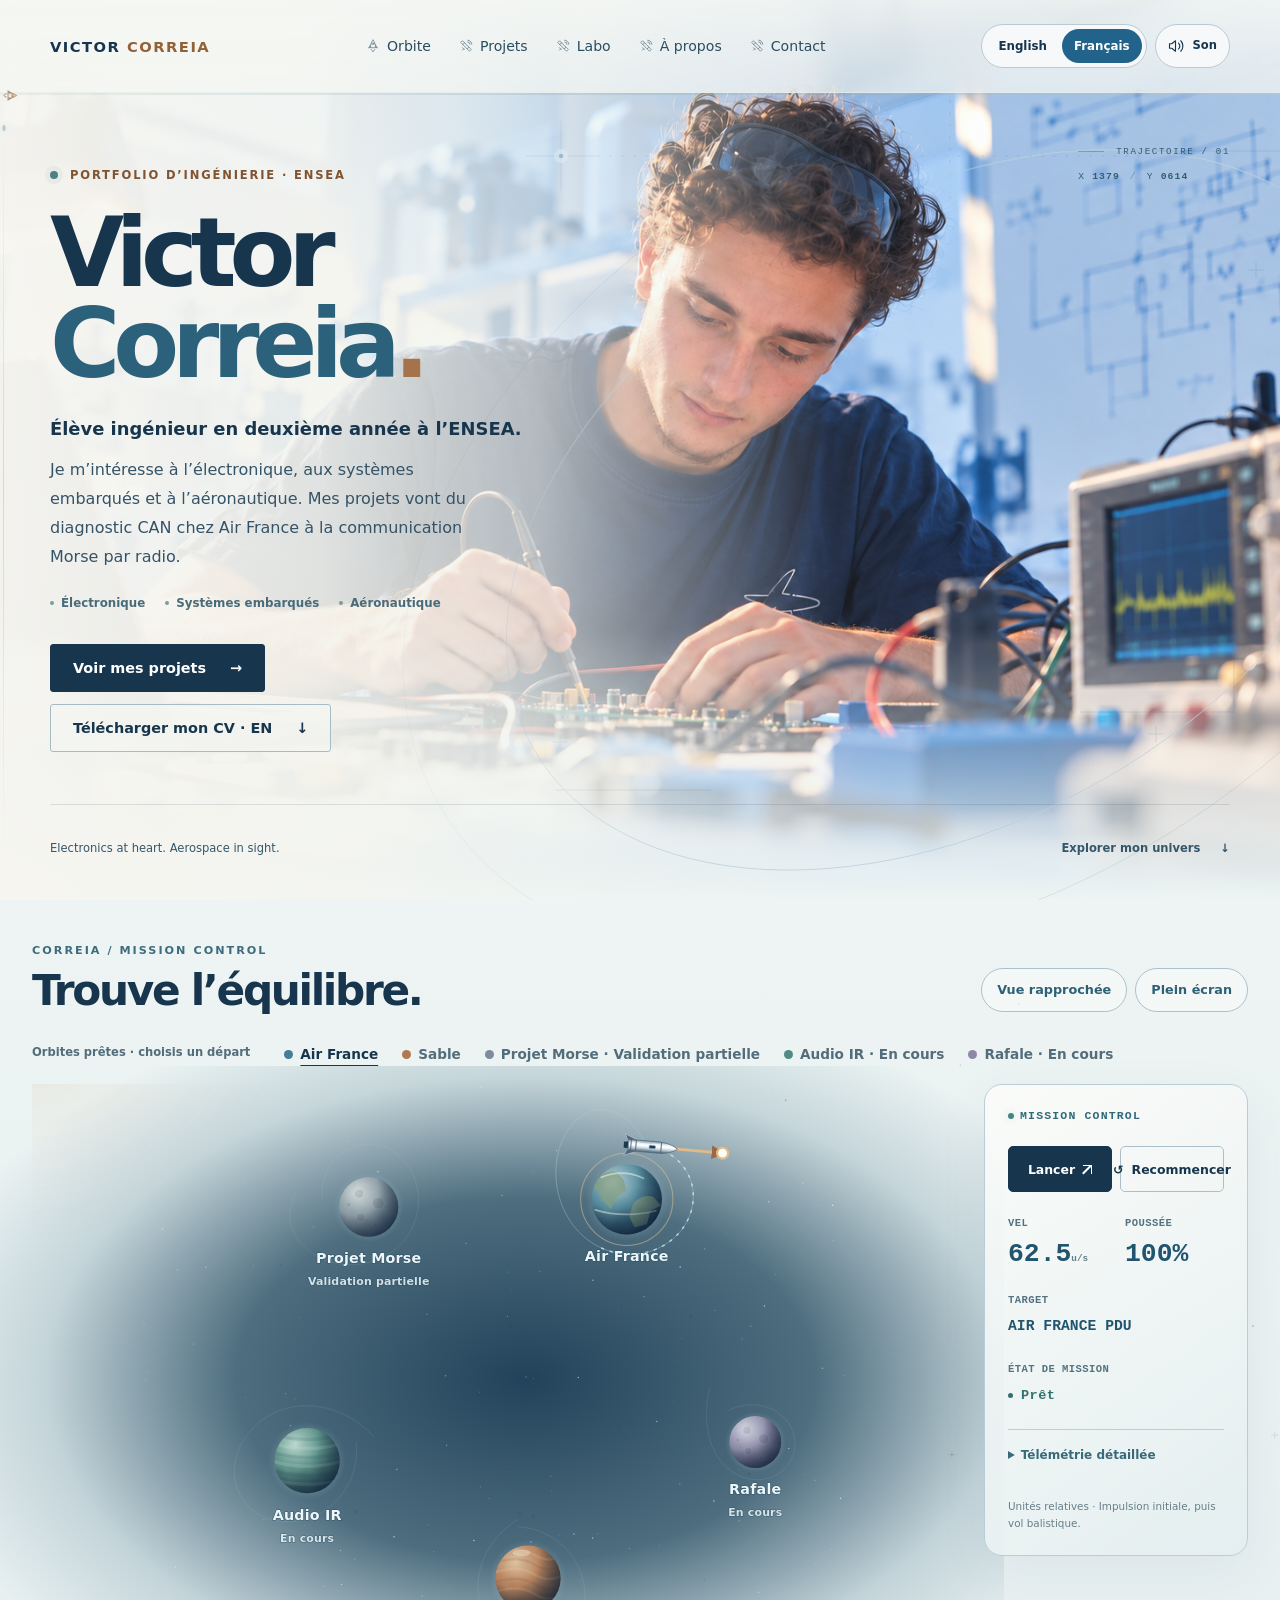
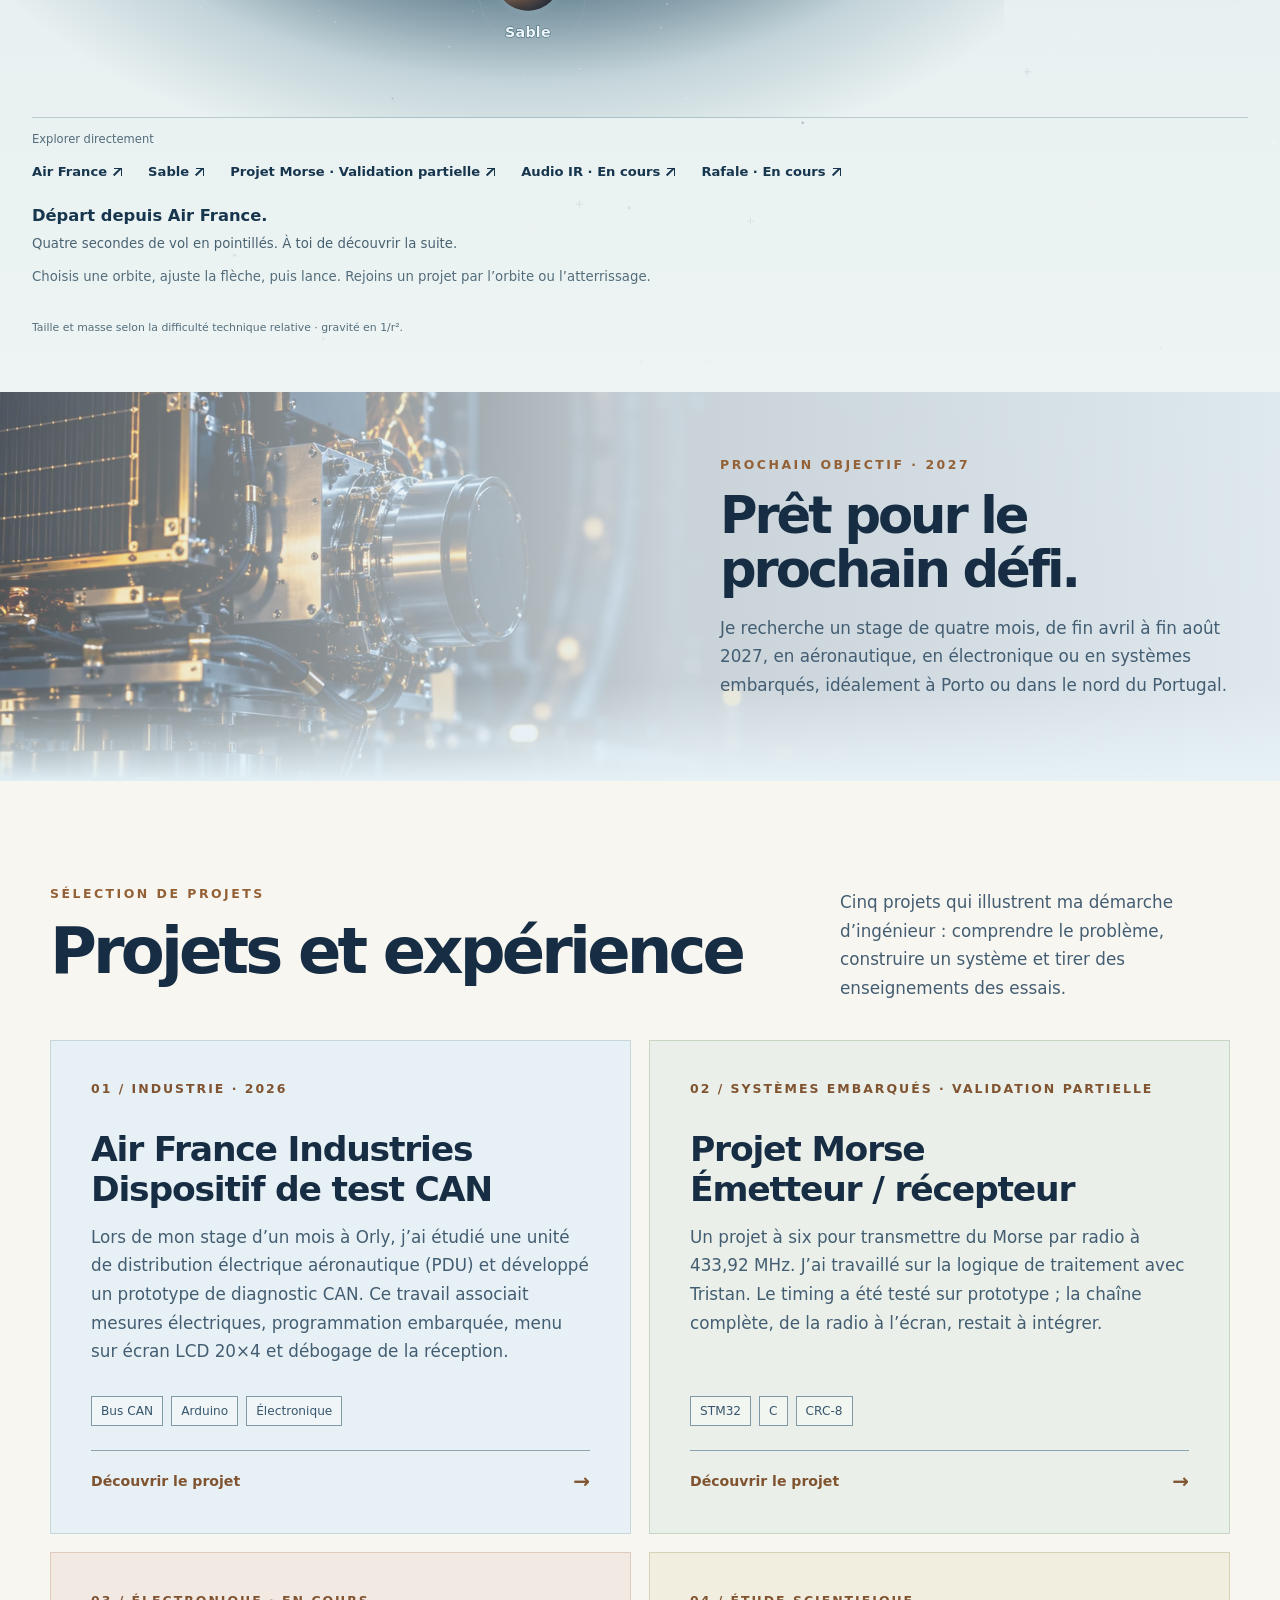
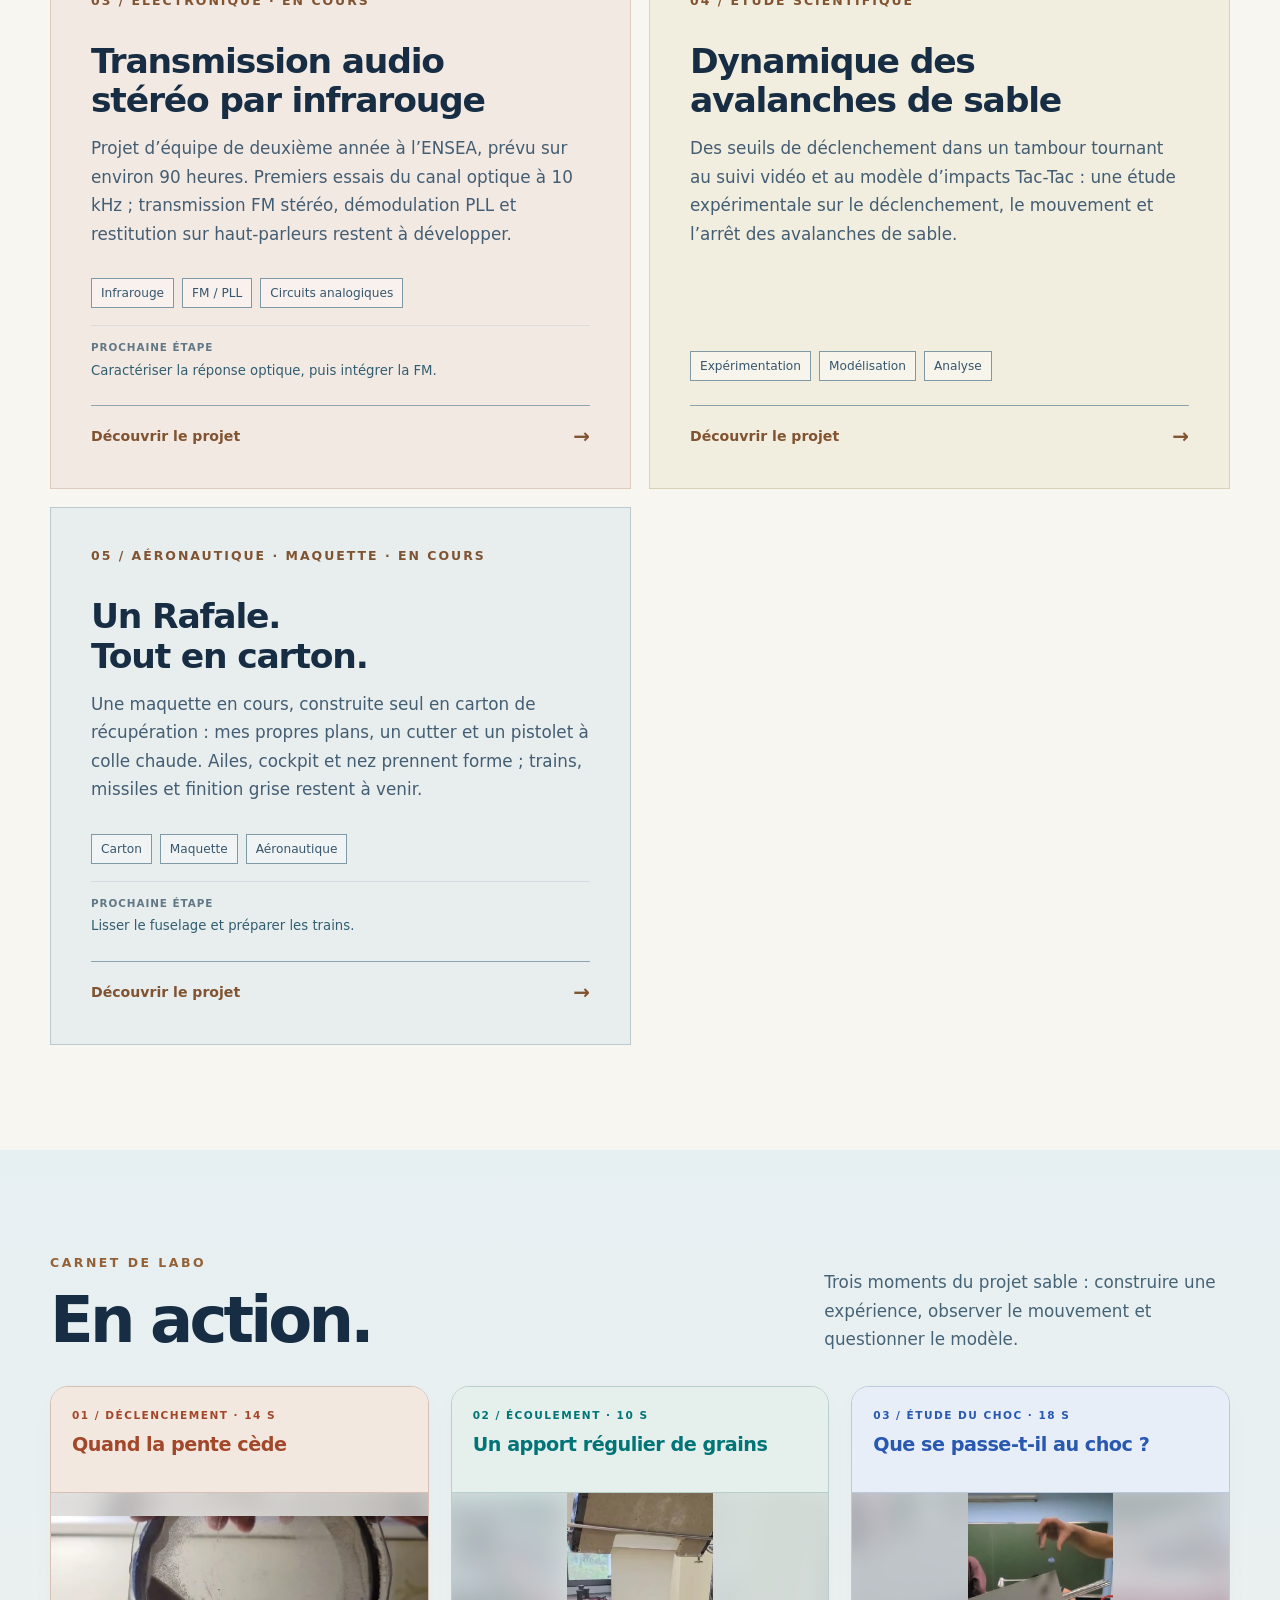
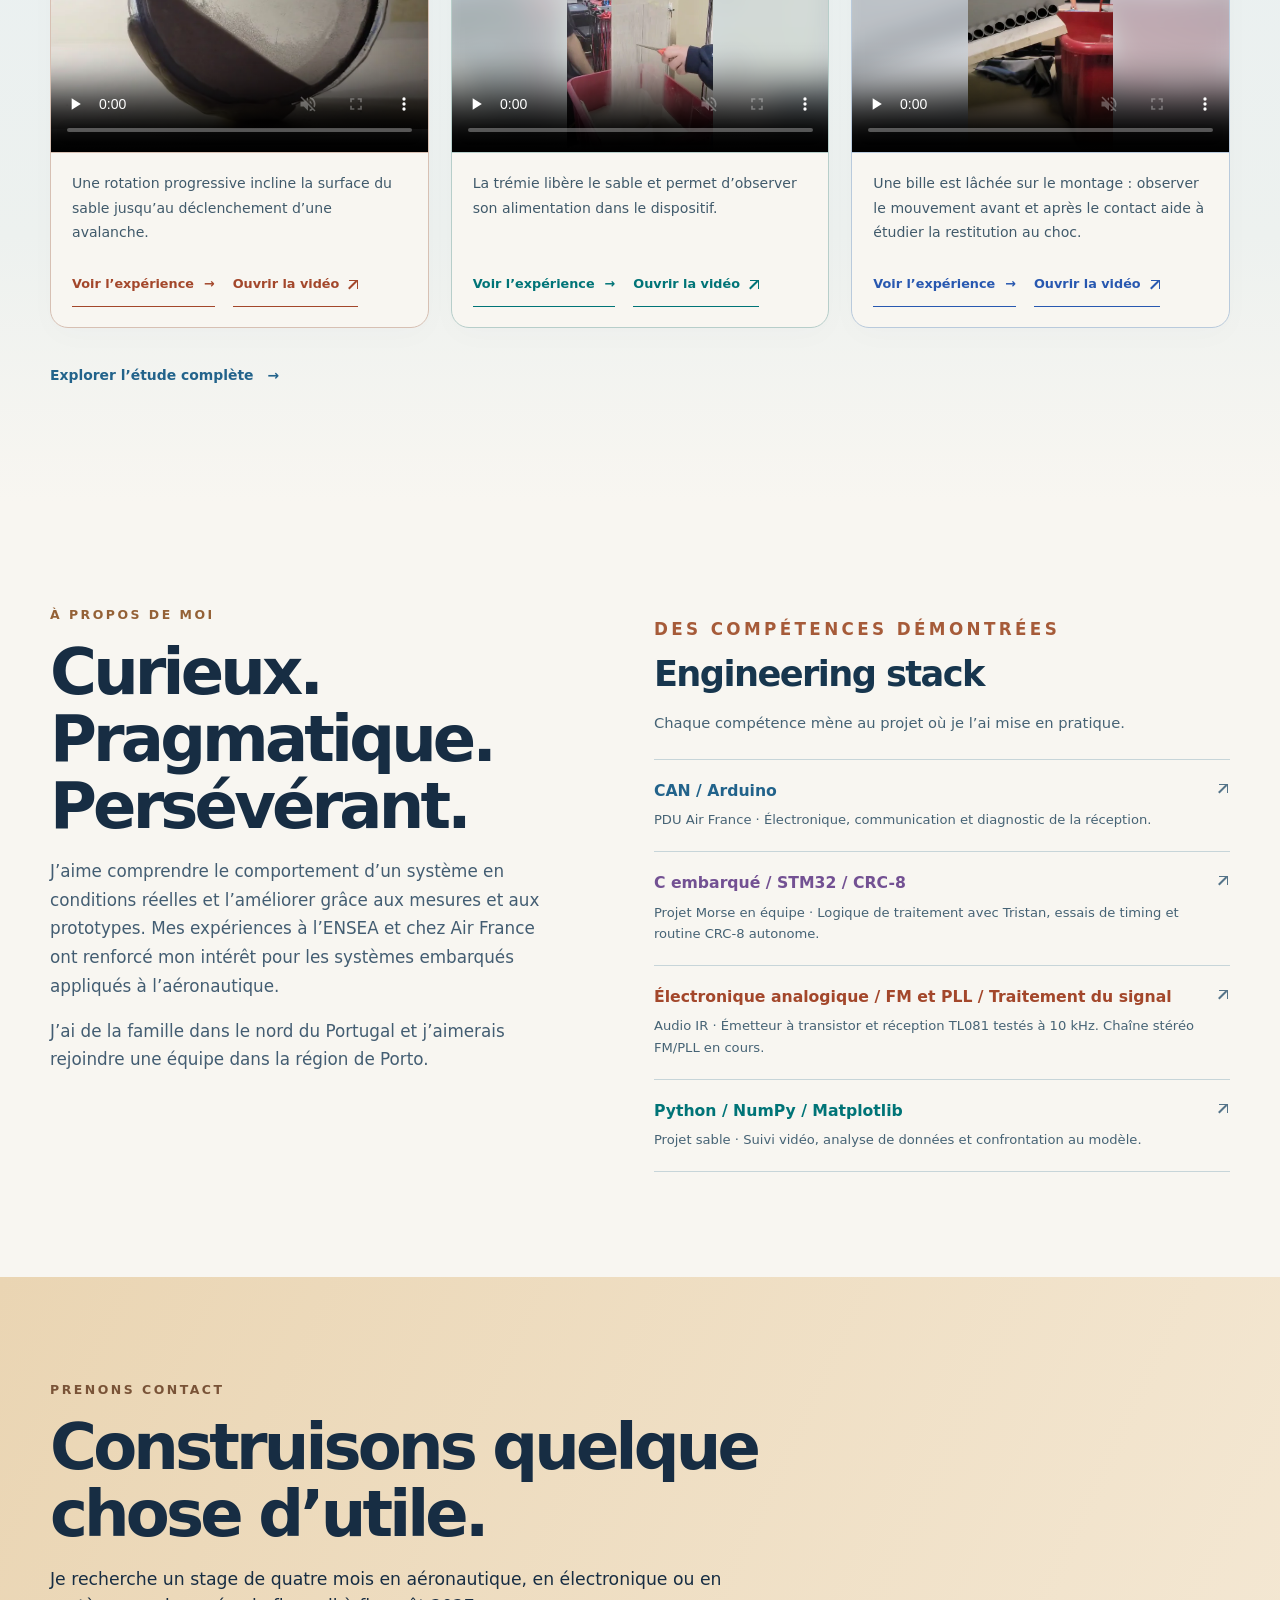
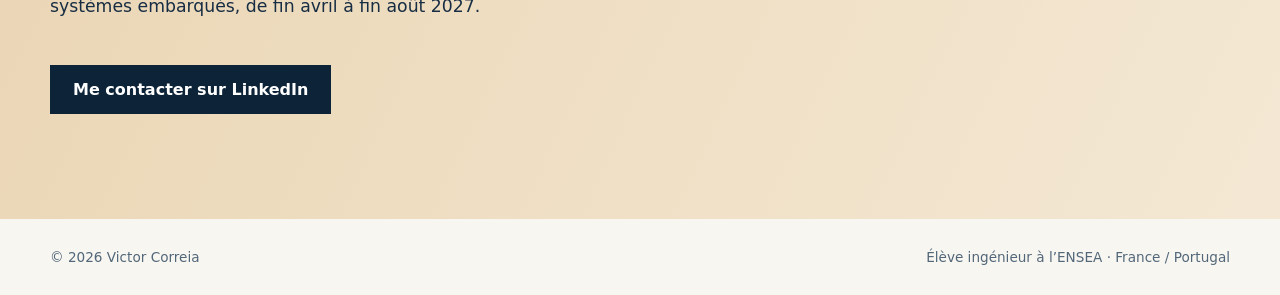
==== commit bcf844a7: "Remplacement icone labo" ====
--- a/fr/index.html
+++ b/fr/index.html
@@ -86,7 +86,27 @@
     <li><a href="#home" aria-current="location"><span class="trajectory-number" aria-hidden="true">01</span><svg class="space-menu-icon" viewBox="0 0 24 24" fill="none" stroke="currentColor" stroke-width="1.3" stroke-linecap="round" stroke-linejoin="round" aria-hidden="true" focusable="false"><path d="M12 2c-3.3 3.7-4.6 8.1-4.1 13h8.2C16.6 10.1 15.3 5.7 12 2Z"/><circle cx="12" cy="8" r="1.5"/><path d="m8 10-3.7 5.5L8 14m8-4 3.7 5.5L16 14M9 18l3 4 3-4"/></svg><span>Départ</span></a></li>
     <li><a href="#orbit"><span class="trajectory-number" aria-hidden="true">02</span><svg class="space-menu-icon" viewBox="0 0 24 24" fill="none" stroke="currentColor" stroke-width="1.3" stroke-linecap="round" stroke-linejoin="round" aria-hidden="true" focusable="false"><path d="M12 2c-3.3 3.7-4.6 8.1-4.1 13h8.2C16.6 10.1 15.3 5.7 12 2Z"/><circle cx="12" cy="8" r="1.5"/><path d="m8 10-3.7 5.5L8 14m8-4 3.7 5.5L16 14M9 18l3 4 3-4"/></svg><span>Orbite</span></a></li>
     <li><a href="#projects"><span class="trajectory-number" aria-hidden="true">03</span><svg class="space-menu-icon" viewBox="0 0 24 24" fill="none" stroke="currentColor" stroke-width="1.3" stroke-linecap="round" stroke-linejoin="round" aria-hidden="true" focusable="false"><path d="m10 7 7 7-3 3-7-7zM7 10 3 6l3-3 4 4m4 10 4 4 3-3-4-4M6 15l3 3m-3 1 2-2M15 5a4 4 0 0 1 4 4m-4-7a7 7 0 0 1 7 7"/></svg><span>Projets</span></a></li>
-    <li><a href="#films"><span class="trajectory-number" aria-hidden="true">04</span><svg class="space-menu-icon" viewBox="0 0 24 24" fill="none" stroke="currentColor" stroke-width="1.3" stroke-linecap="round" stroke-linejoin="round" aria-hidden="true" focusable="false"><path d="m10 7 7 7-3 3-7-7zM7 10 3 6l3-3 4 4m4 10 4 4 3-3-4-4M6 15l3 3m-3 1 2-2M15 5a4 4 0 0 1 4 4m-4-7a7 7 0 0 1 7 7"/></svg><span>Labo</span></a></li>
+   
+<li>
+  <a href="#films">
+    <span class="trajectory-number" aria-hidden="true">04</span>
+    <svg class="space-menu-icon"
+         viewBox="0 0 24 24"
+         fill="none"
+         stroke="currentColor"
+         stroke-width="1.3"
+         stroke-linecap="round"
+         stroke-linejoin="round"
+         aria-hidden="true"
+         focusable="false">
+      <path d="M9 3h6"/>
+      <path d="M10 3v7l-5.8 9.1A2 2 0 0 0 5.9 22h12.2a2 2 0 0 0 1.7-2.9L14 10V3"/>
+      <path d="M7 17h10"/>
+    </svg>
+    <span>Labo</span>
+  </a>
+</li>
+
     <li><a href="#about"><span class="trajectory-number" aria-hidden="true">05</span><svg class="space-menu-icon" viewBox="0 0 24 24" fill="none" stroke="currentColor" stroke-width="1.3" stroke-linecap="round" stroke-linejoin="round" aria-hidden="true" focusable="false"><path d="m10 7 7 7-3 3-7-7zM7 10 3 6l3-3 4 4m4 10 4 4 3-3-4-4M6 15l3 3m-3 1 2-2M15 5a4 4 0 0 1 4 4m-4-7a7 7 0 0 1 7 7"/></svg><span>À propos</span></a></li>
     <li><a href="#contact"><span class="trajectory-number" aria-hidden="true">06</span><svg class="space-menu-icon" viewBox="0 0 24 24" fill="none" stroke="currentColor" stroke-width="1.3" stroke-linecap="round" stroke-linejoin="round" aria-hidden="true" focusable="false"><path d="m10 7 7 7-3 3-7-7zM7 10 3 6l3-3 4 4m4 10 4 4 3-3-4-4M6 15l3 3m-3 1 2-2M15 5a4 4 0 0 1 4 4m-4-7a7 7 0 0 1 7 7"/></svg><span>Contact</span></a></li>
   </ol>
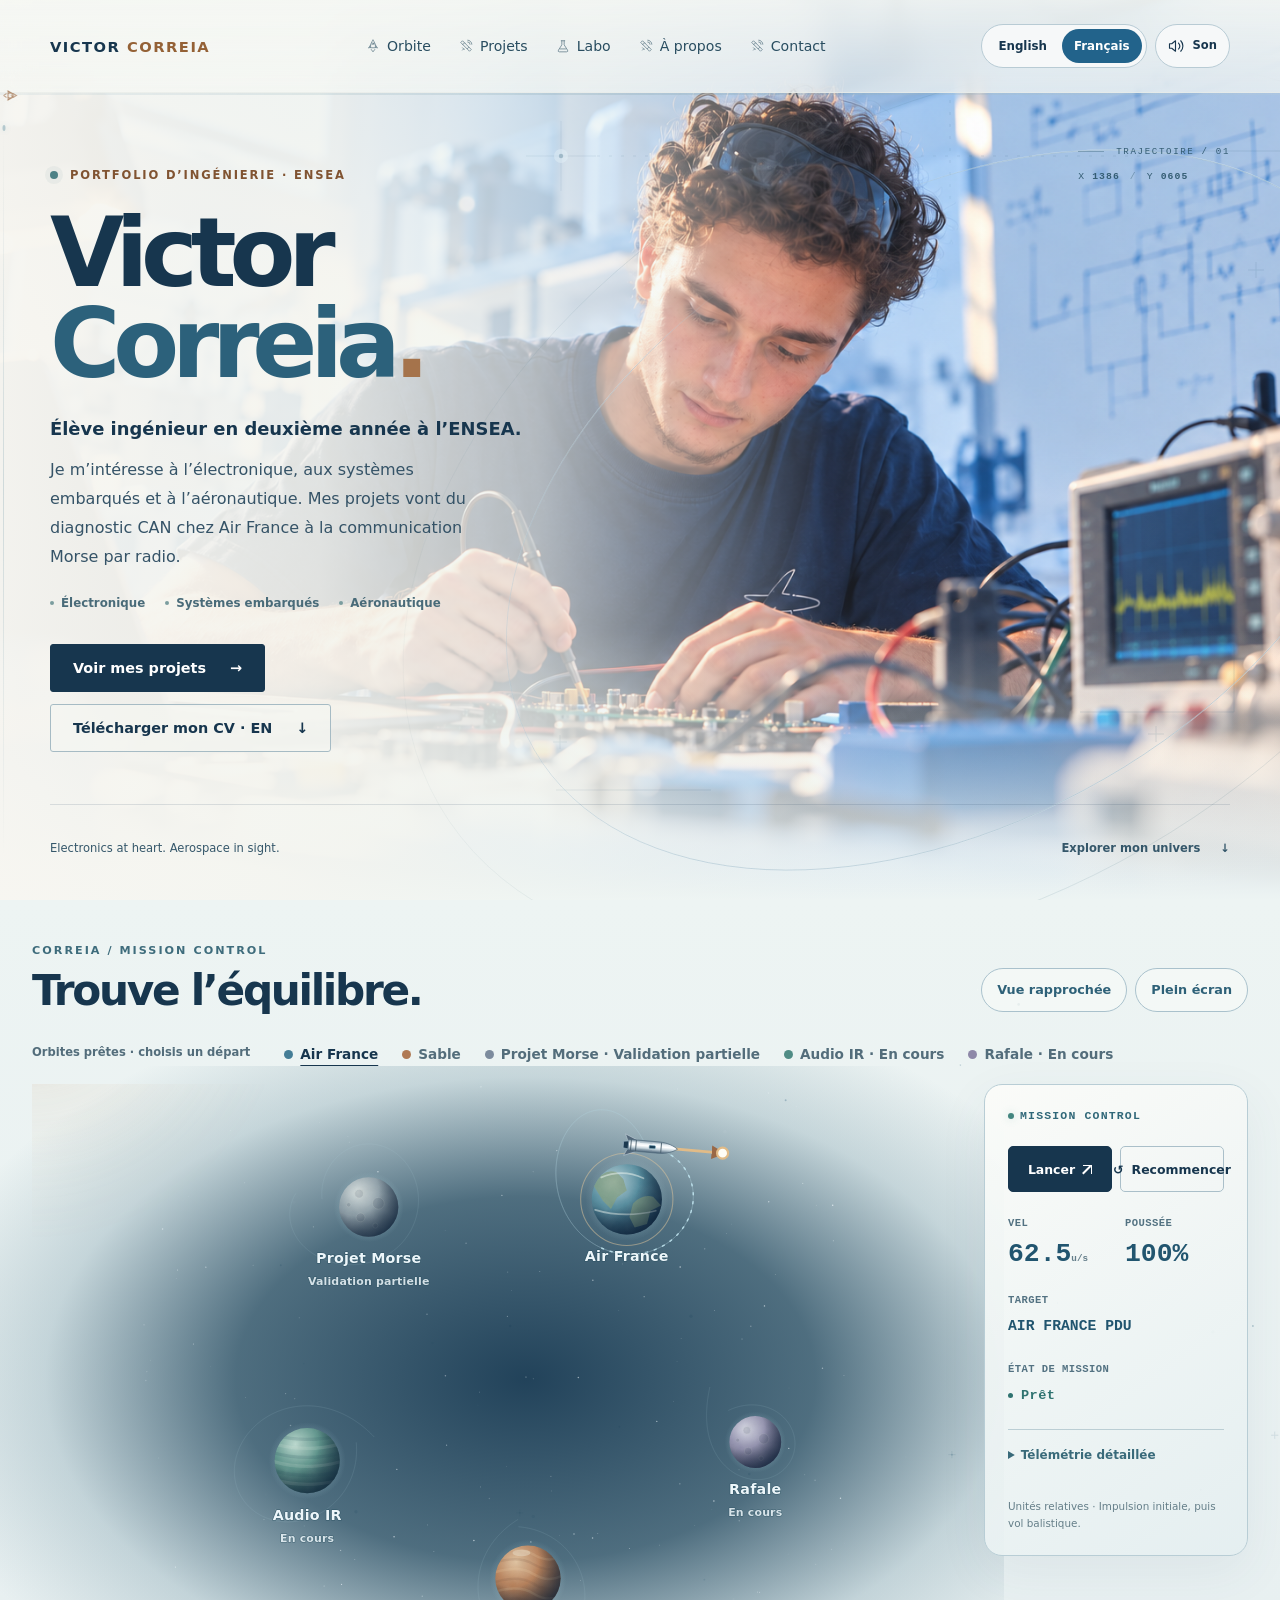
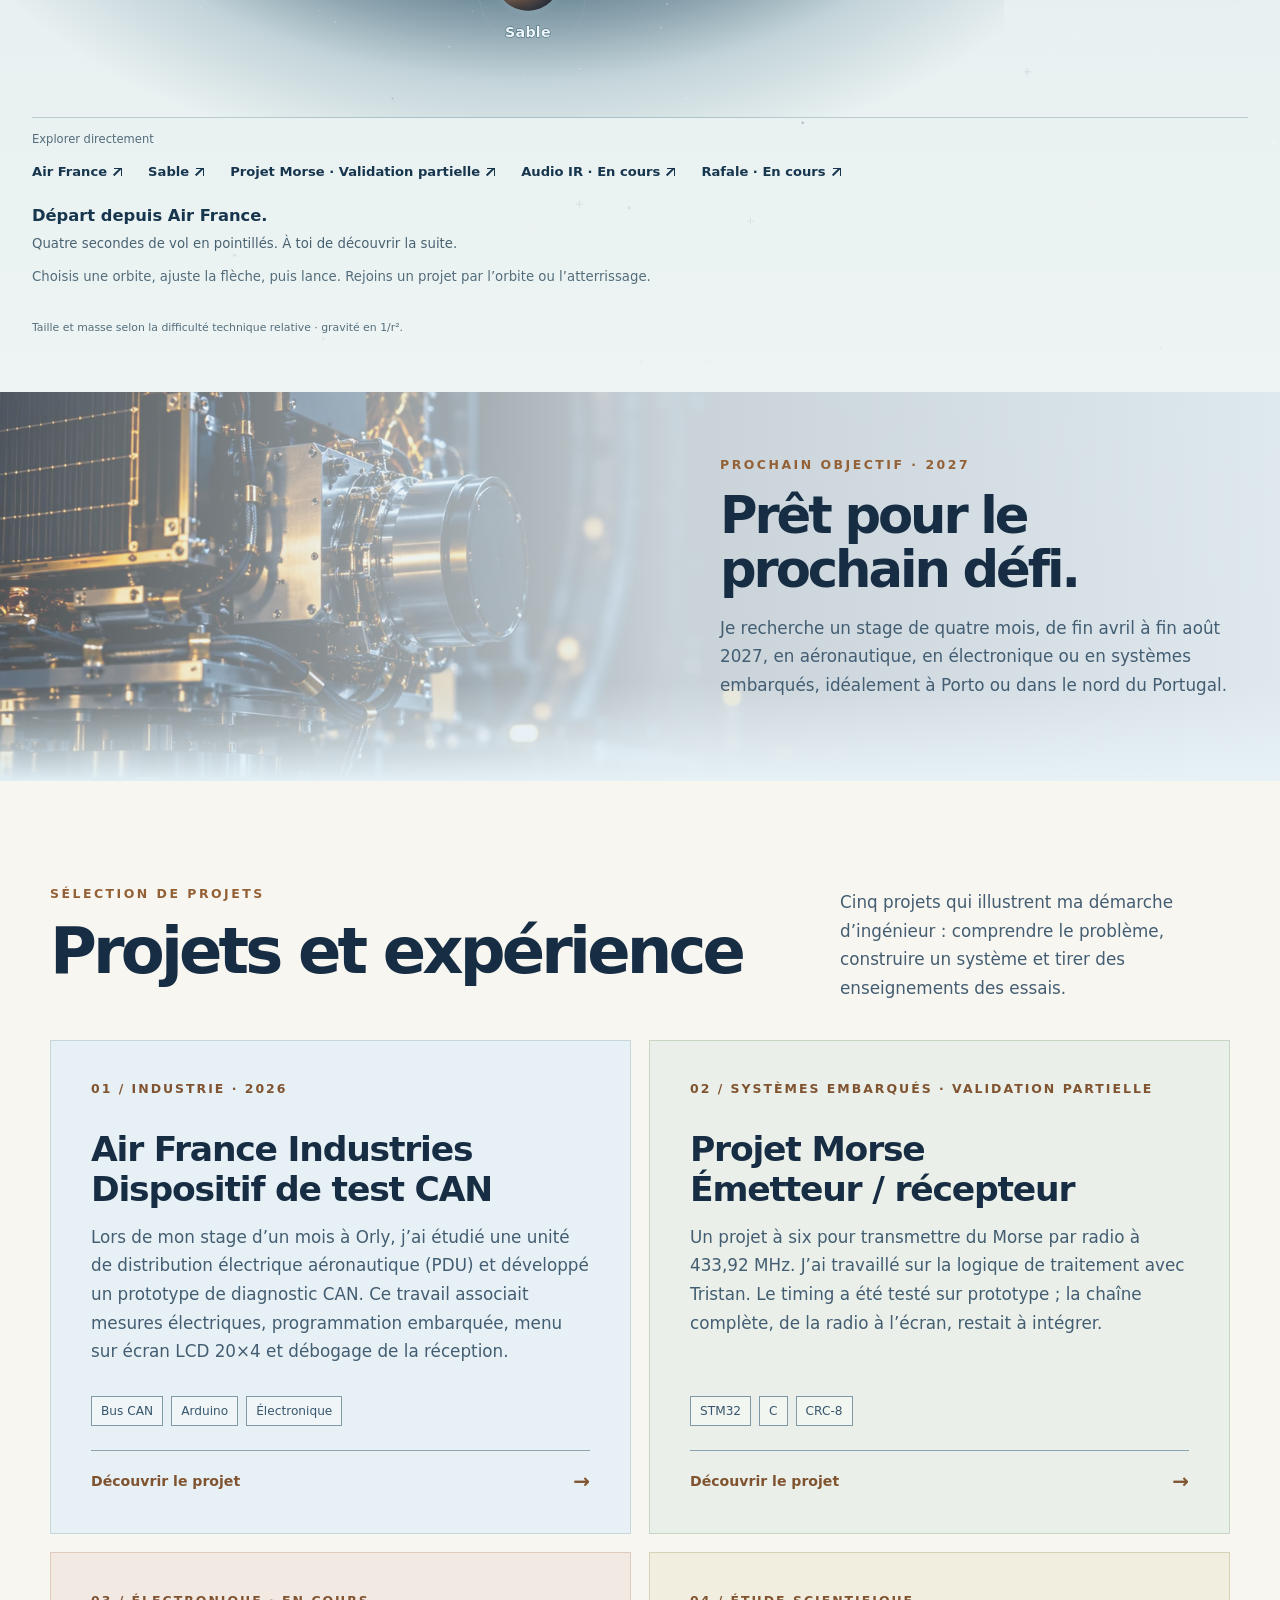
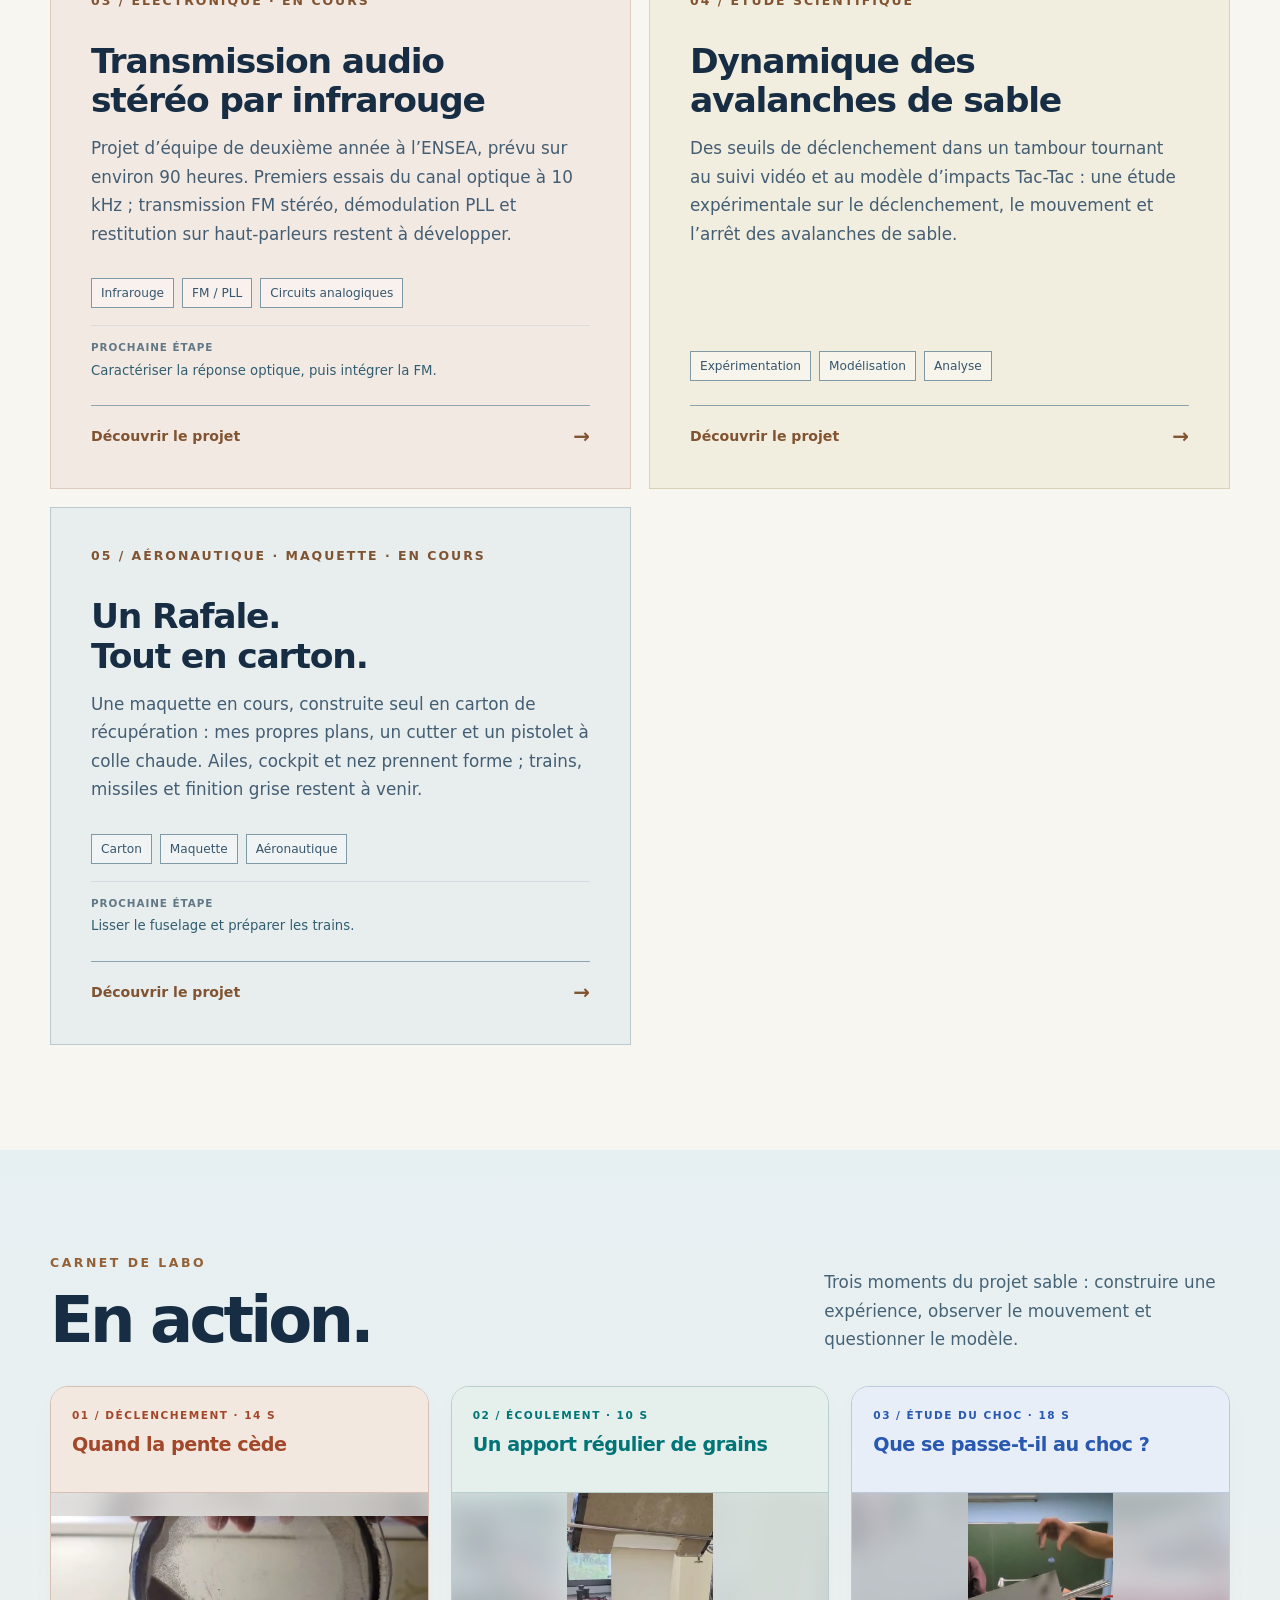
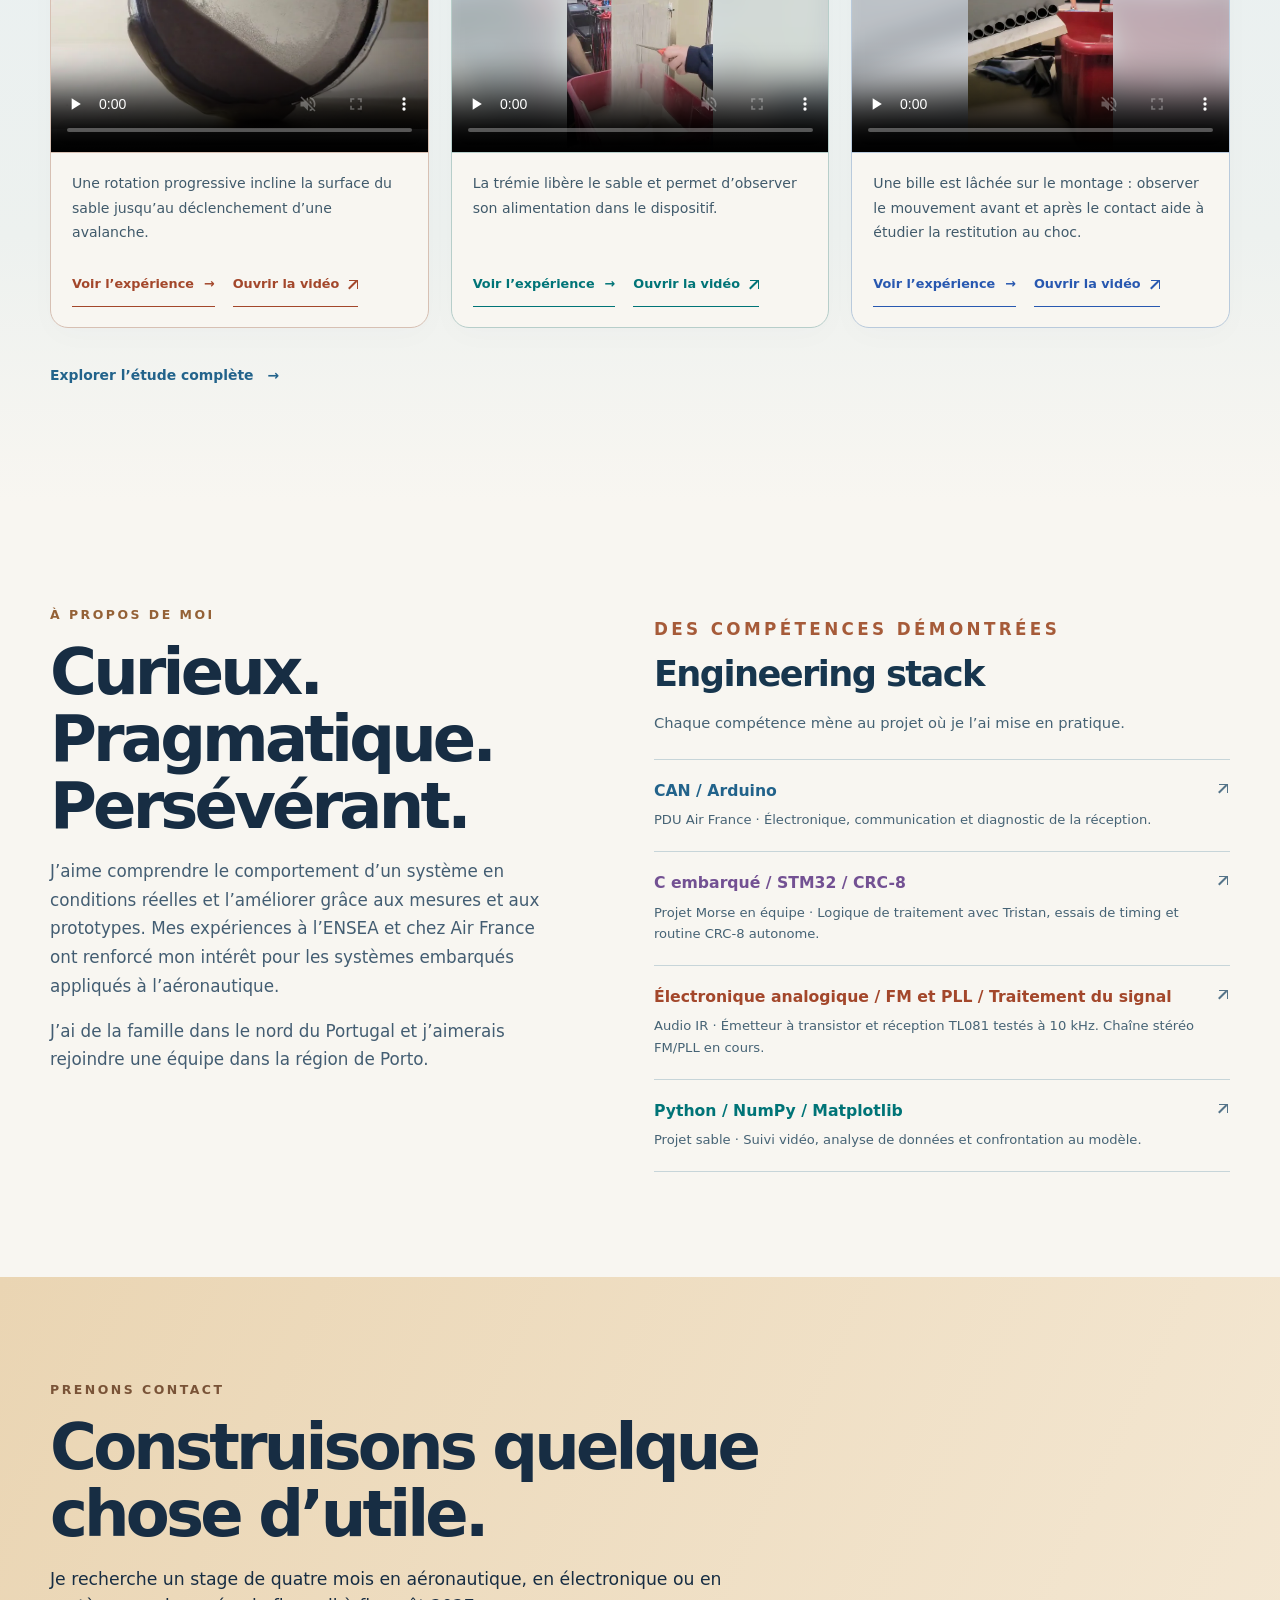
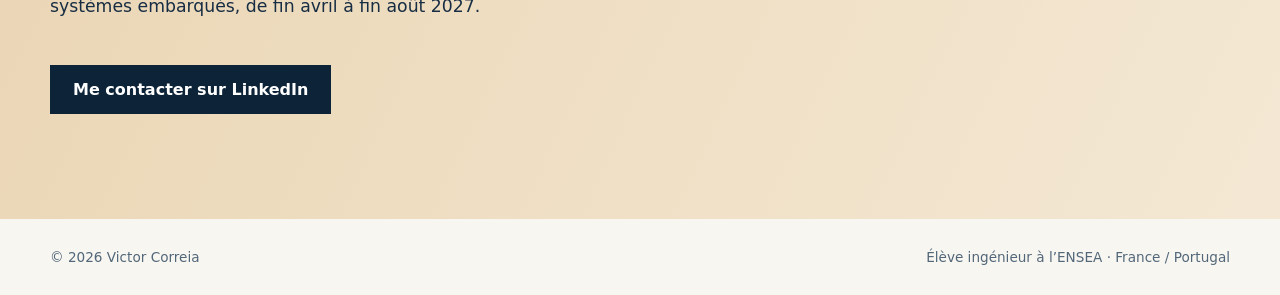
==== commit ada52c8d: "Labo enfin" ====
--- a/fr/index.html
+++ b/fr/index.html
@@ -77,7 +77,24 @@
 <script src="../assets/home-flight.js" defer></script>
 <link rel="stylesheet" href="../assets/orbit-immersive.css">
 <link rel="stylesheet" href="../assets/home-project-updates.css">
-</head><body><header class="nav" id="nav"><a class="brand" href="#home">VICTOR <b>CORREIA</b></a><nav class="links" aria-label="Navigation principale"><a href="#orbit"><svg class="space-menu-icon" viewBox="0 0 24 24" fill="none" stroke="currentColor" stroke-width="1.3" stroke-linecap="round" stroke-linejoin="round" aria-hidden="true" focusable="false"><path d="M12 2c-3.3 3.7-4.6 8.1-4.1 13h8.2C16.6 10.1 15.3 5.7 12 2Z"/><circle cx="12" cy="8" r="1.5"/><path d="m8 10-3.7 5.5L8 14m8-4 3.7 5.5L16 14M9 18l3 4 3-4"/></svg>Orbite</a><a href="#projects"><svg class="space-menu-icon" viewBox="0 0 24 24" fill="none" stroke="currentColor" stroke-width="1.3" stroke-linecap="round" stroke-linejoin="round" aria-hidden="true" focusable="false"><path d="m10 7 7 7-3 3-7-7zM7 10 3 6l3-3 4 4m4 10 4 4 3-3-4-4M6 15l3 3m-3 1 2-2M15 5a4 4 0 0 1 4 4m-4-7a7 7 0 0 1 7 7"/></svg>Projets</a><a href="#films"><svg class="space-menu-icon" viewBox="0 0 24 24" fill="none" stroke="currentColor" stroke-width="1.3" stroke-linecap="round" stroke-linejoin="round" aria-hidden="true" focusable="false"><path d="m10 7 7 7-3 3-7-7zM7 10 3 6l3-3 4 4m4 10 4 4 3-3-4-4M6 15l3 3m-3 1 2-2M15 5a4 4 0 0 1 4 4m-4-7a7 7 0 0 1 7 7"/></svg>Labo</a><a href="#about"><svg class="space-menu-icon" viewBox="0 0 24 24" fill="none" stroke="currentColor" stroke-width="1.3" stroke-linecap="round" stroke-linejoin="round" aria-hidden="true" focusable="false"><path d="m10 7 7 7-3 3-7-7zM7 10 3 6l3-3 4 4m4 10 4 4 3-3-4-4M6 15l3 3m-3 1 2-2M15 5a4 4 0 0 1 4 4m-4-7a7 7 0 0 1 7 7"/></svg>À propos</a><a href="#contact"><svg class="space-menu-icon" viewBox="0 0 24 24" fill="none" stroke="currentColor" stroke-width="1.3" stroke-linecap="round" stroke-linejoin="round" aria-hidden="true" focusable="false"><path d="m10 7 7 7-3 3-7-7zM7 10 3 6l3-3 4 4m4 10 4 4 3-3-4-4M6 15l3 3m-3 1 2-2M15 5a4 4 0 0 1 4 4m-4-7a7 7 0 0 1 7 7"/></svg>Contact</a></nav><nav class="language-switch" aria-label="Choisir la langue"><a href="/index.html" lang="en" hreflang="en" data-language="en" aria-label="English"><span class="language-name">English</span><span class="language-short" aria-hidden="true">EN</span></a><a href="/fr/index.html" lang="fr" hreflang="fr" data-language="fr" aria-label="Français" aria-current="page"><span class="language-name">Français</span><span class="language-short" aria-hidden="true">FR</span></a></nav></header>
+</head><body><header class="nav" id="nav"><a class="brand" href="#home">VICTOR <b>CORREIA</b></a><nav class="links" aria-label="Navigation principale"><a href="#orbit"><svg class="space-menu-icon" viewBox="0 0 24 24" fill="none" stroke="currentColor" stroke-width="1.3" stroke-linecap="round" stroke-linejoin="round" aria-hidden="true" focusable="false"><path d="M12 2c-3.3 3.7-4.6 8.1-4.1 13h8.2C16.6 10.1 15.3 5.7 12 2Z"/><circle cx="12" cy="8" r="1.5"/><path d="m8 10-3.7 5.5L8 14m8-4 3.7 5.5L16 14M9 18l3 4 3-4"/></svg>Orbite</a><a href="#projects"><svg class="space-menu-icon" viewBox="0 0 24 24" fill="none" stroke="currentColor" stroke-width="1.3" stroke-linecap="round" stroke-linejoin="round" aria-hidden="true" focusable="false"><path d="m10 7 7 7-3 3-7-7zM7 10 3 6l3-3 4 4m4 10 4 4 3-3-4-4M6 15l3 3m-3 1 2-2M15 5a4 4 0 0 1 4 4m-4-7a7 7 0 0 1 7 7"/></svg>Projets</a>
+<a href="#films">
+  <svg class="space-menu-icon"
+       viewBox="0 0 24 24"
+       fill="none"
+       stroke="currentColor"
+       stroke-width="1.3"
+       stroke-linecap="round"
+       stroke-linejoin="round"
+       aria-hidden="true"
+       focusable="false">
+    <path d="M9 3h6"/>
+    <path d="M10 3v7l-5.8 9.1A2 2 0 0 0 5.9 22h12.2a2 2 0 0 0 1.7-2.9L14 10V3"/>
+    <path d="M7 17h10"/>
+  </svg>
+  Labo
+</a>
+<a href="#about"><svg class="space-menu-icon" viewBox="0 0 24 24" fill="none" stroke="currentColor" stroke-width="1.3" stroke-linecap="round" stroke-linejoin="round" aria-hidden="true" focusable="false"><path d="m10 7 7 7-3 3-7-7zM7 10 3 6l3-3 4 4m4 10 4 4 3-3-4-4M6 15l3 3m-3 1 2-2M15 5a4 4 0 0 1 4 4m-4-7a7 7 0 0 1 7 7"/></svg>À propos</a><a href="#contact"><svg class="space-menu-icon" viewBox="0 0 24 24" fill="none" stroke="currentColor" stroke-width="1.3" stroke-linecap="round" stroke-linejoin="round" aria-hidden="true" focusable="false"><path d="m10 7 7 7-3 3-7-7zM7 10 3 6l3-3 4 4m4 10 4 4 3-3-4-4M6 15l3 3m-3 1 2-2M15 5a4 4 0 0 1 4 4m-4-7a7 7 0 0 1 7 7"/></svg>Contact</a></nav><nav class="language-switch" aria-label="Choisir la langue"><a href="/index.html" lang="en" hreflang="en" data-language="en" aria-label="English"><span class="language-name">English</span><span class="language-short" aria-hidden="true">EN</span></a><a href="/fr/index.html" lang="fr" hreflang="fr" data-language="fr" aria-label="Français" aria-current="page"><span class="language-name">Français</span><span class="language-short" aria-hidden="true">FR</span></a></nav></header>
 <div class="page-flight-progress" role="progressbar" aria-label="Progression de lecture" aria-valuemin="0" aria-valuemax="100" aria-valuenow="0" hidden><span class="flight-progress-track" aria-hidden="true"></span><span class="flight-progress-fill" aria-hidden="true"></span><span class="flight-progress-ship" aria-hidden="true"><svg viewBox="0 0 24 24" fill="none" stroke="currentColor" stroke-width="1.3" stroke-linecap="round" stroke-linejoin="round" aria-hidden="true" focusable="false"><path d="M12 2c-3.3 3.7-4.6 8.1-4.1 13h8.2C16.6 10.1 15.3 5.7 12 2Z"/><circle cx="12" cy="8" r="1.5"/><path d="m8 10-3.7 5.5L8 14m8-4 3.7 5.5L16 14M9 18l3 4 3-4"/></svg></span></div>
 
 <nav class="scroll-trajectory" aria-label="Étapes du portfolio">
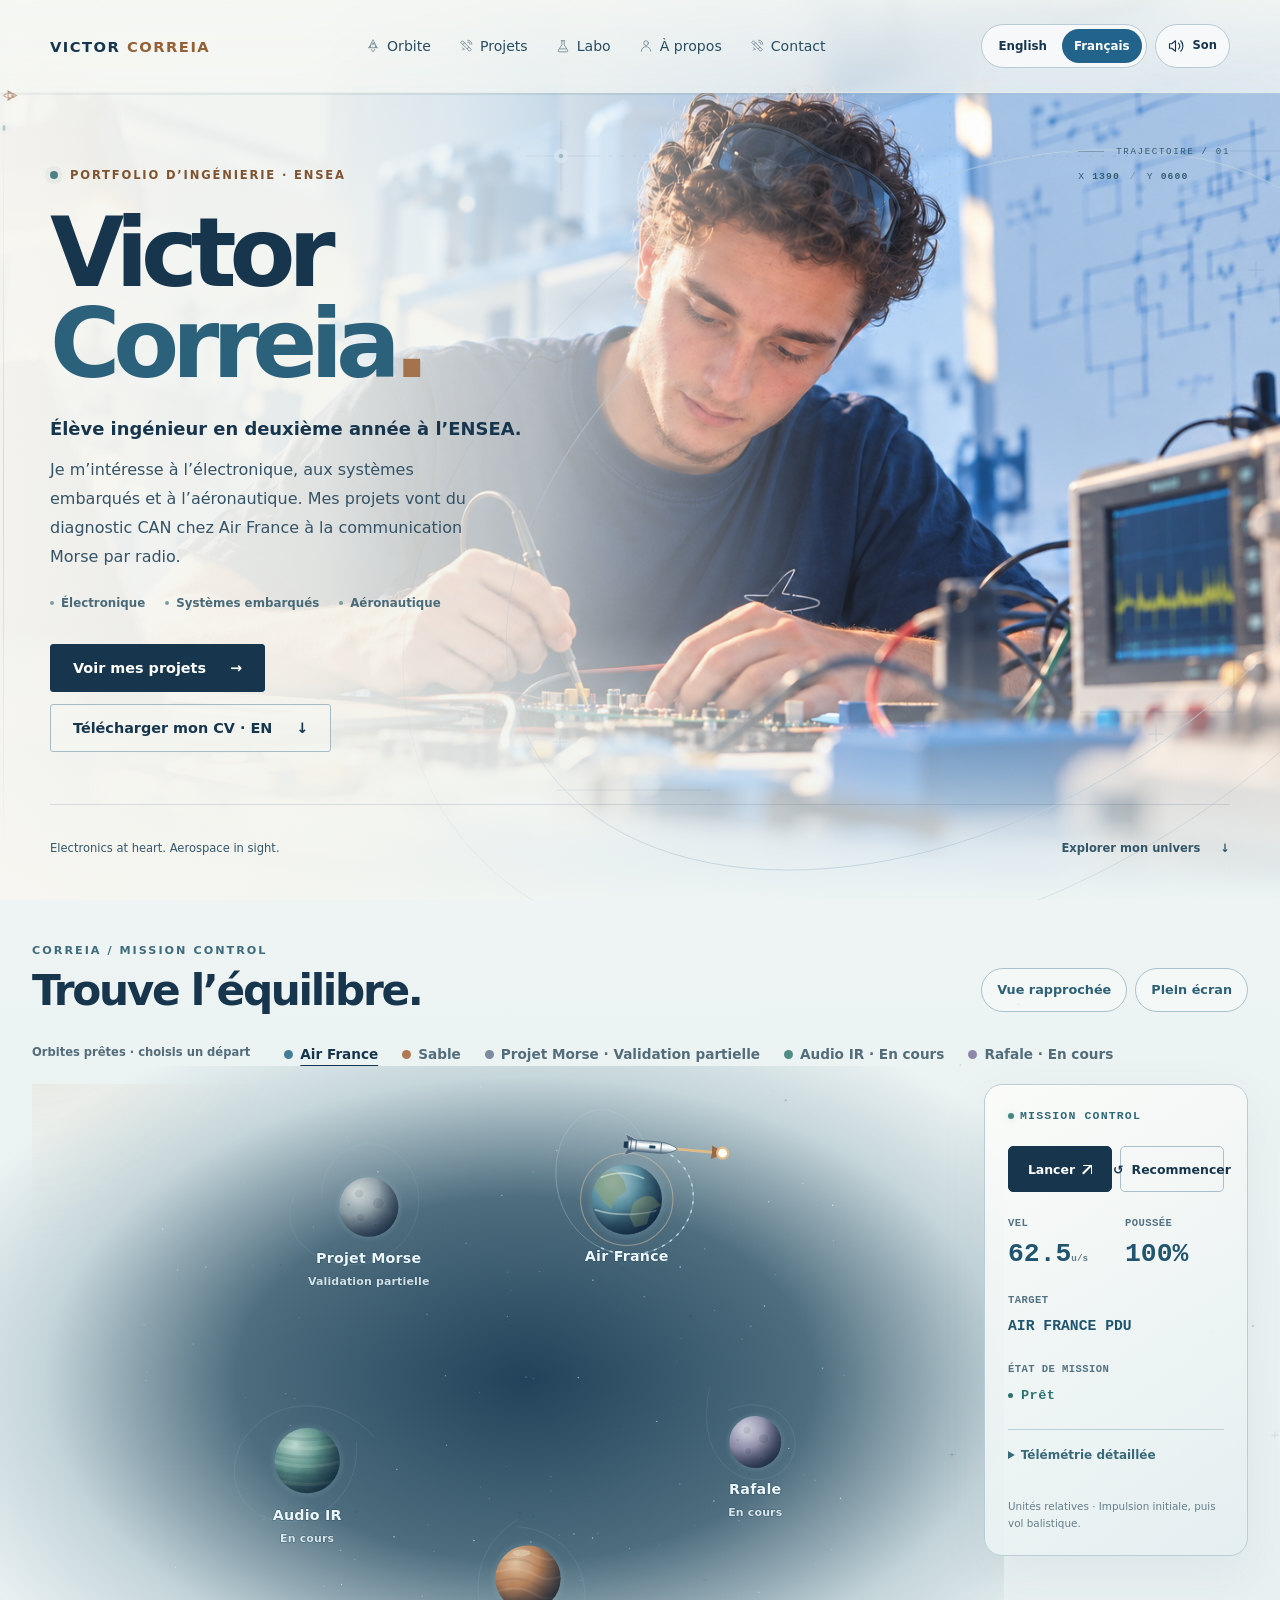
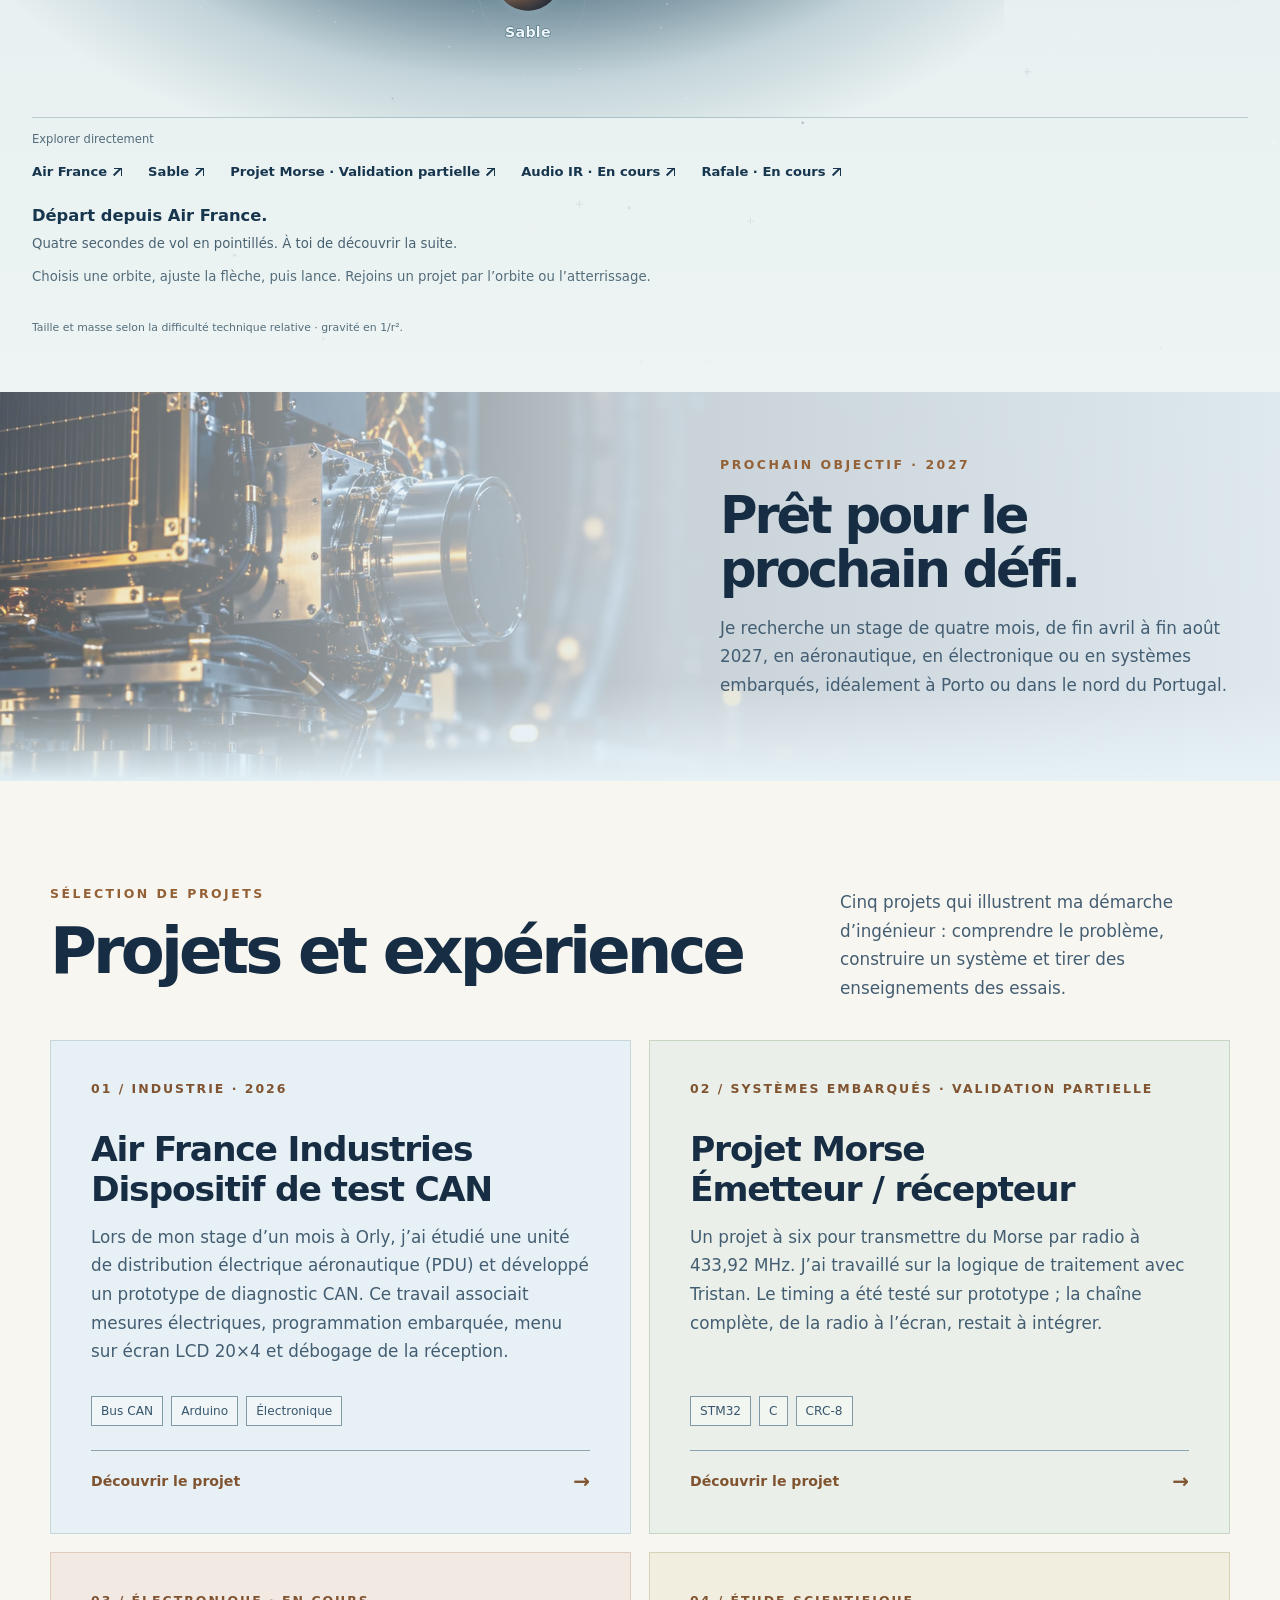
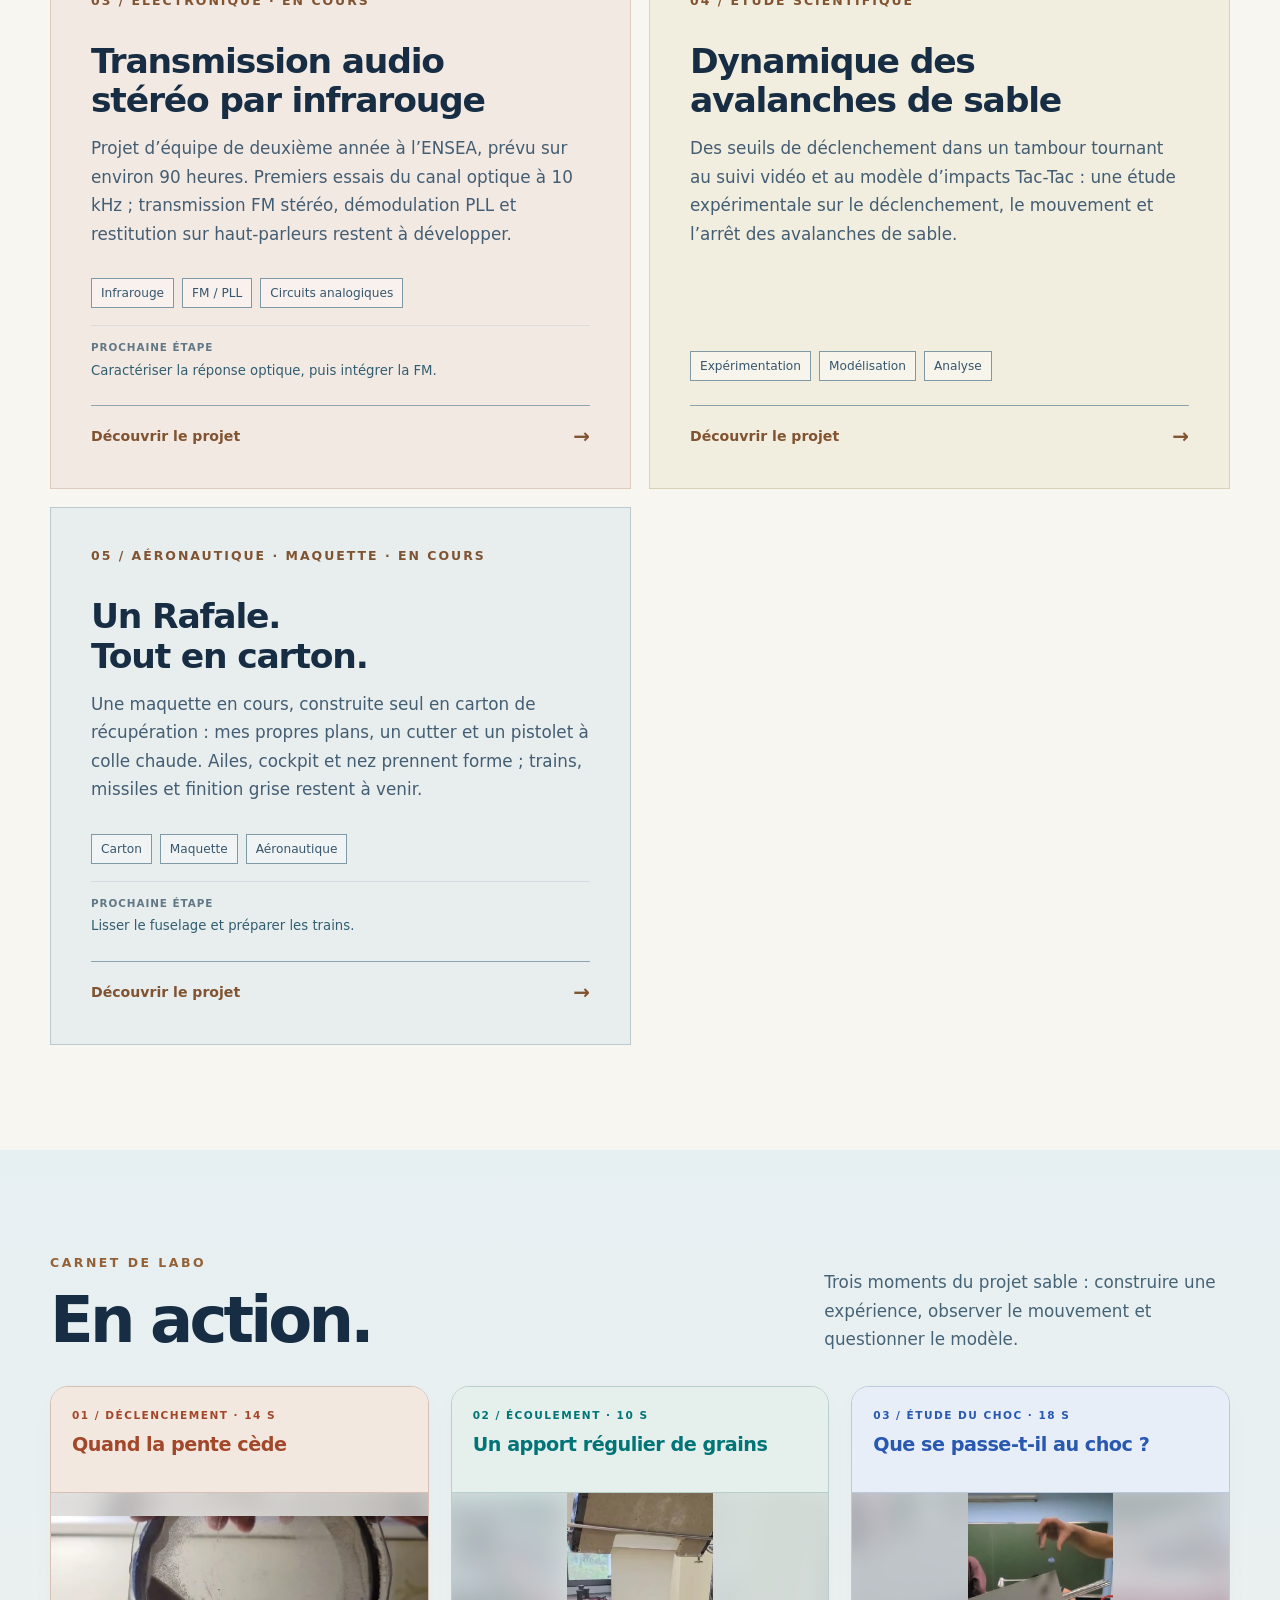
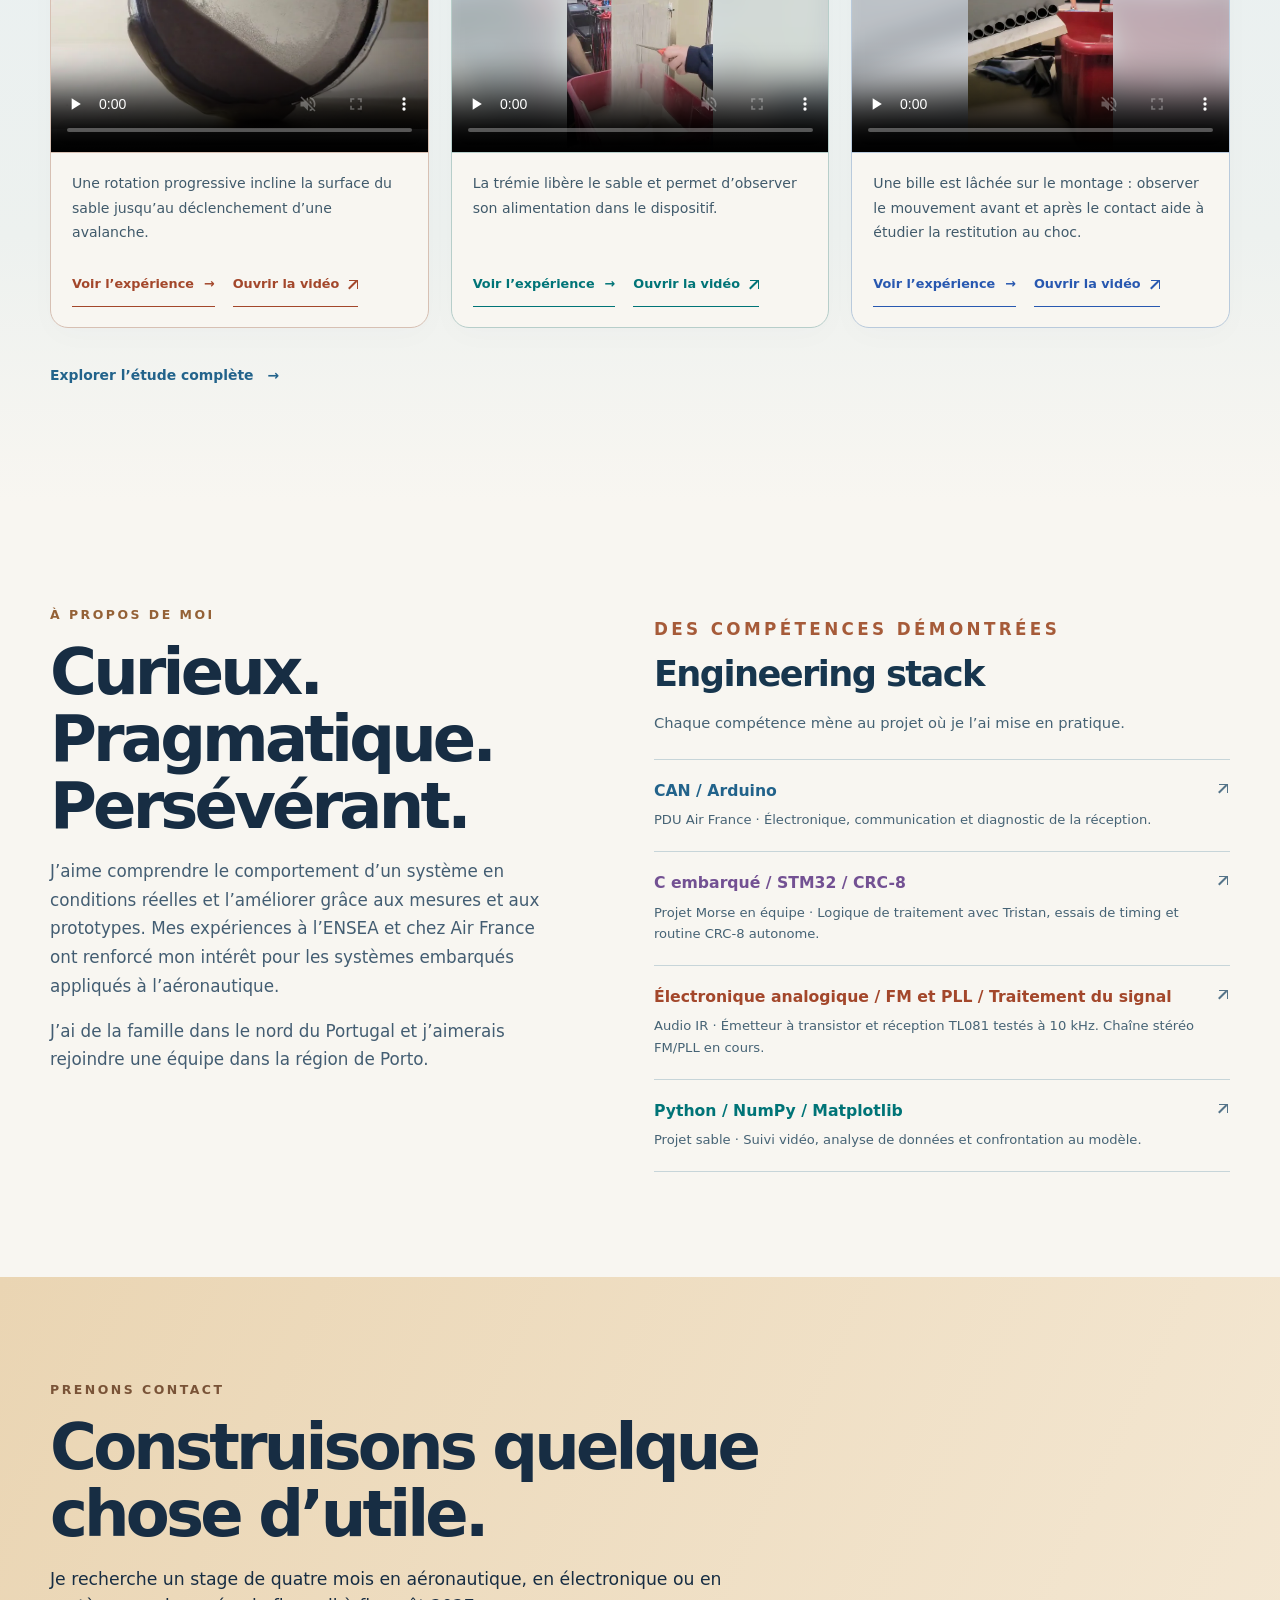
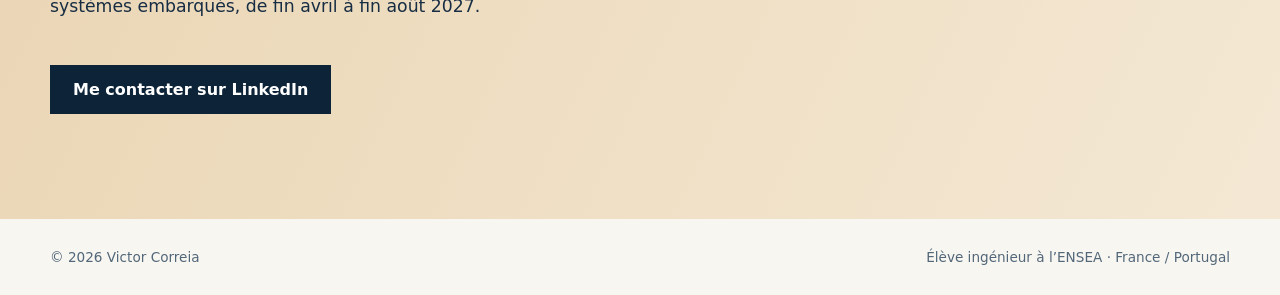
==== commit 3addfaab: "a propos" ====
--- a/fr/index.html
+++ b/fr/index.html
@@ -94,7 +94,10 @@
   </svg>
   Labo
 </a>
-<a href="#about"><svg class="space-menu-icon" viewBox="0 0 24 24" fill="none" stroke="currentColor" stroke-width="1.3" stroke-linecap="round" stroke-linejoin="round" aria-hidden="true" focusable="false"><path d="m10 7 7 7-3 3-7-7zM7 10 3 6l3-3 4 4m4 10 4 4 3-3-4-4M6 15l3 3m-3 1 2-2M15 5a4 4 0 0 1 4 4m-4-7a7 7 0 0 1 7 7"/></svg>À propos</a><a href="#contact"><svg class="space-menu-icon" viewBox="0 0 24 24" fill="none" stroke="currentColor" stroke-width="1.3" stroke-linecap="round" stroke-linejoin="round" aria-hidden="true" focusable="false"><path d="m10 7 7 7-3 3-7-7zM7 10 3 6l3-3 4 4m4 10 4 4 3-3-4-4M6 15l3 3m-3 1 2-2M15 5a4 4 0 0 1 4 4m-4-7a7 7 0 0 1 7 7"/></svg>Contact</a></nav><nav class="language-switch" aria-label="Choisir la langue"><a href="/index.html" lang="en" hreflang="en" data-language="en" aria-label="English"><span class="language-name">English</span><span class="language-short" aria-hidden="true">EN</span></a><a href="/fr/index.html" lang="fr" hreflang="fr" data-language="fr" aria-label="Français" aria-current="page"><span class="language-name">Français</span><span class="language-short" aria-hidden="true">FR</span></a></nav></header>
+<a href="#about"><svg class="space-menu-icon" viewBox="0 0 24 24" fill="none" stroke="currentColor" stroke-width="1.3" stroke-linecap="round" stroke-linejoin="round" aria-hidden="true" focusable="false">
+<path d="M20 21a8 8 0 0 0-16 0"/>
+<circle cx="12" cy="7" r="4"/>
+</svg>À propos</a><a href="#contact"><svg class="space-menu-icon" viewBox="0 0 24 24" fill="none" stroke="currentColor" stroke-width="1.3" stroke-linecap="round" stroke-linejoin="round" aria-hidden="true" focusable="false"><path d="m10 7 7 7-3 3-7-7zM7 10 3 6l3-3 4 4m4 10 4 4 3-3-4-4M6 15l3 3m-3 1 2-2M15 5a4 4 0 0 1 4 4m-4-7a7 7 0 0 1 7 7"/></svg>Contact</a></nav><nav class="language-switch" aria-label="Choisir la langue"><a href="/index.html" lang="en" hreflang="en" data-language="en" aria-label="English"><span class="language-name">English</span><span class="language-short" aria-hidden="true">EN</span></a><a href="/fr/index.html" lang="fr" hreflang="fr" data-language="fr" aria-label="Français" aria-current="page"><span class="language-name">Français</span><span class="language-short" aria-hidden="true">FR</span></a></nav></header>
 <div class="page-flight-progress" role="progressbar" aria-label="Progression de lecture" aria-valuemin="0" aria-valuemax="100" aria-valuenow="0" hidden><span class="flight-progress-track" aria-hidden="true"></span><span class="flight-progress-fill" aria-hidden="true"></span><span class="flight-progress-ship" aria-hidden="true"><svg viewBox="0 0 24 24" fill="none" stroke="currentColor" stroke-width="1.3" stroke-linecap="round" stroke-linejoin="round" aria-hidden="true" focusable="false"><path d="M12 2c-3.3 3.7-4.6 8.1-4.1 13h8.2C16.6 10.1 15.3 5.7 12 2Z"/><circle cx="12" cy="8" r="1.5"/><path d="m8 10-3.7 5.5L8 14m8-4 3.7 5.5L16 14M9 18l3 4 3-4"/></svg></span></div>
 
 <nav class="scroll-trajectory" aria-label="Étapes du portfolio">
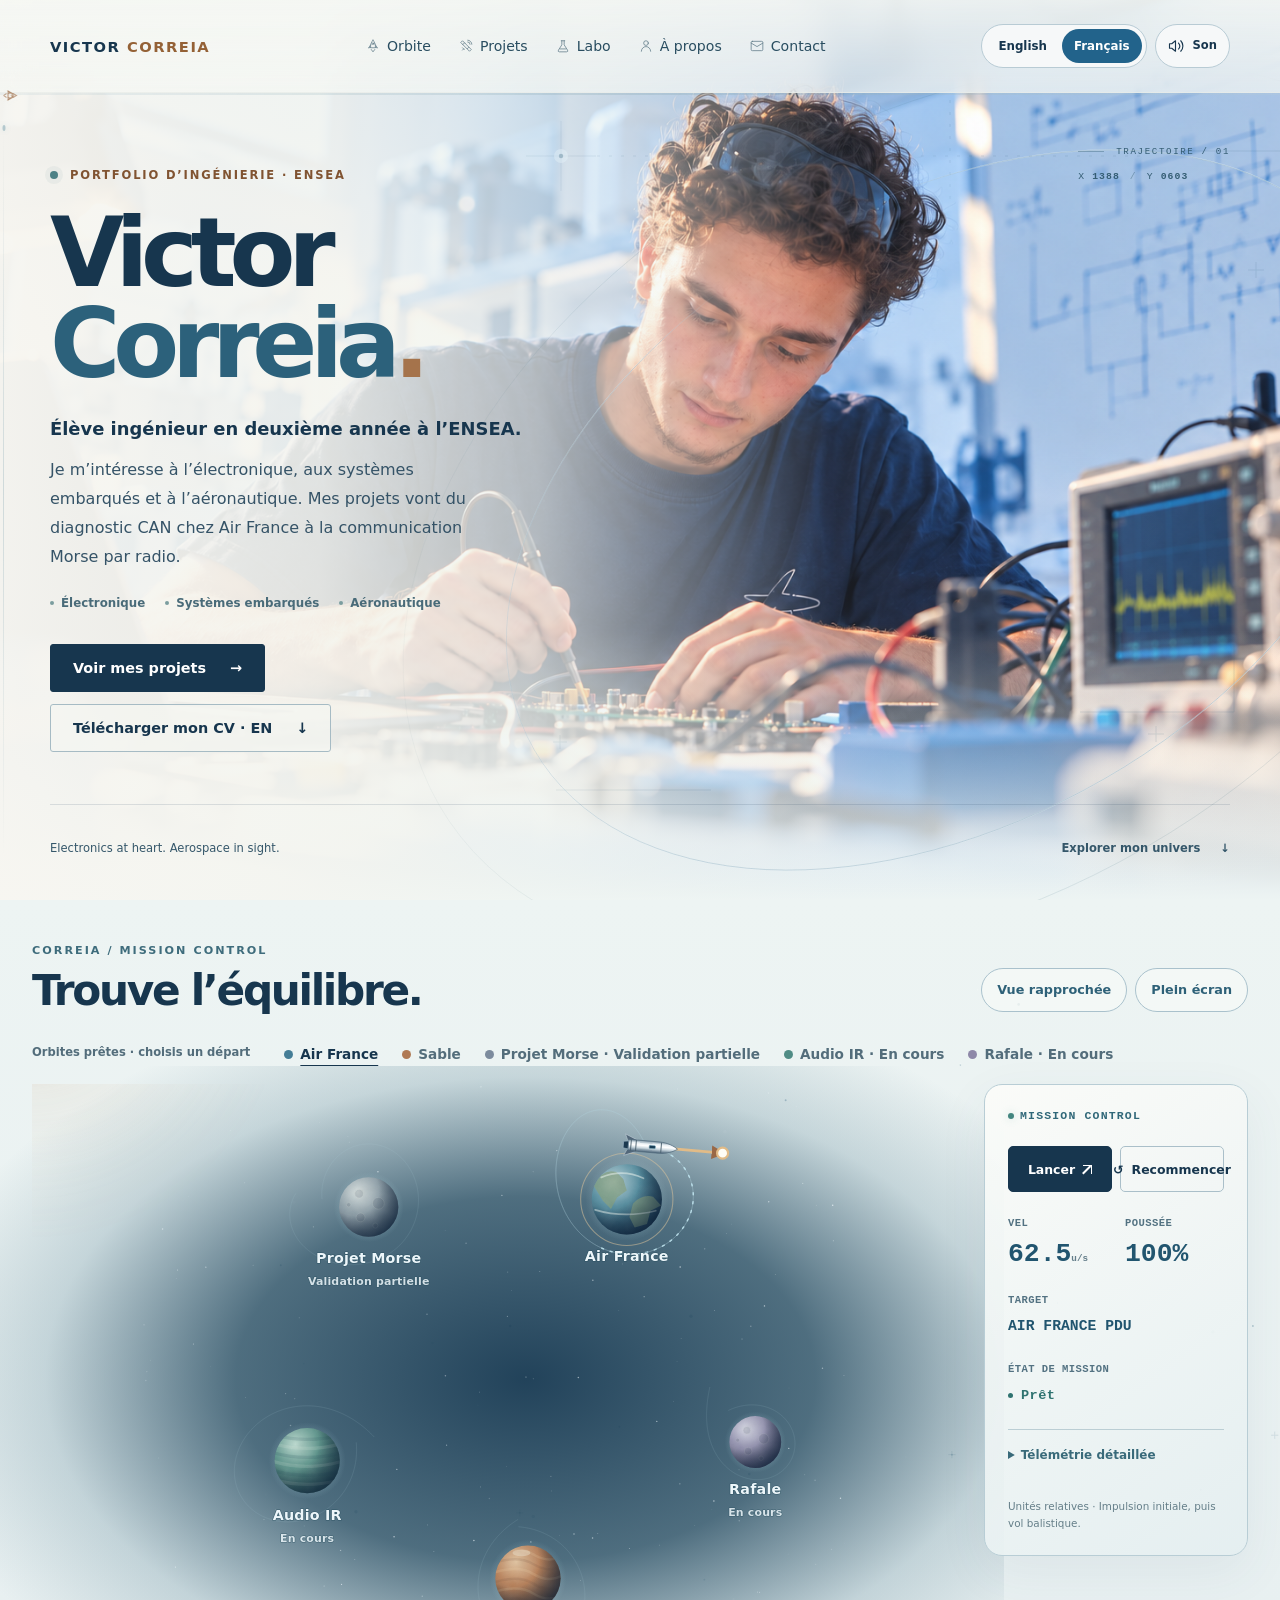
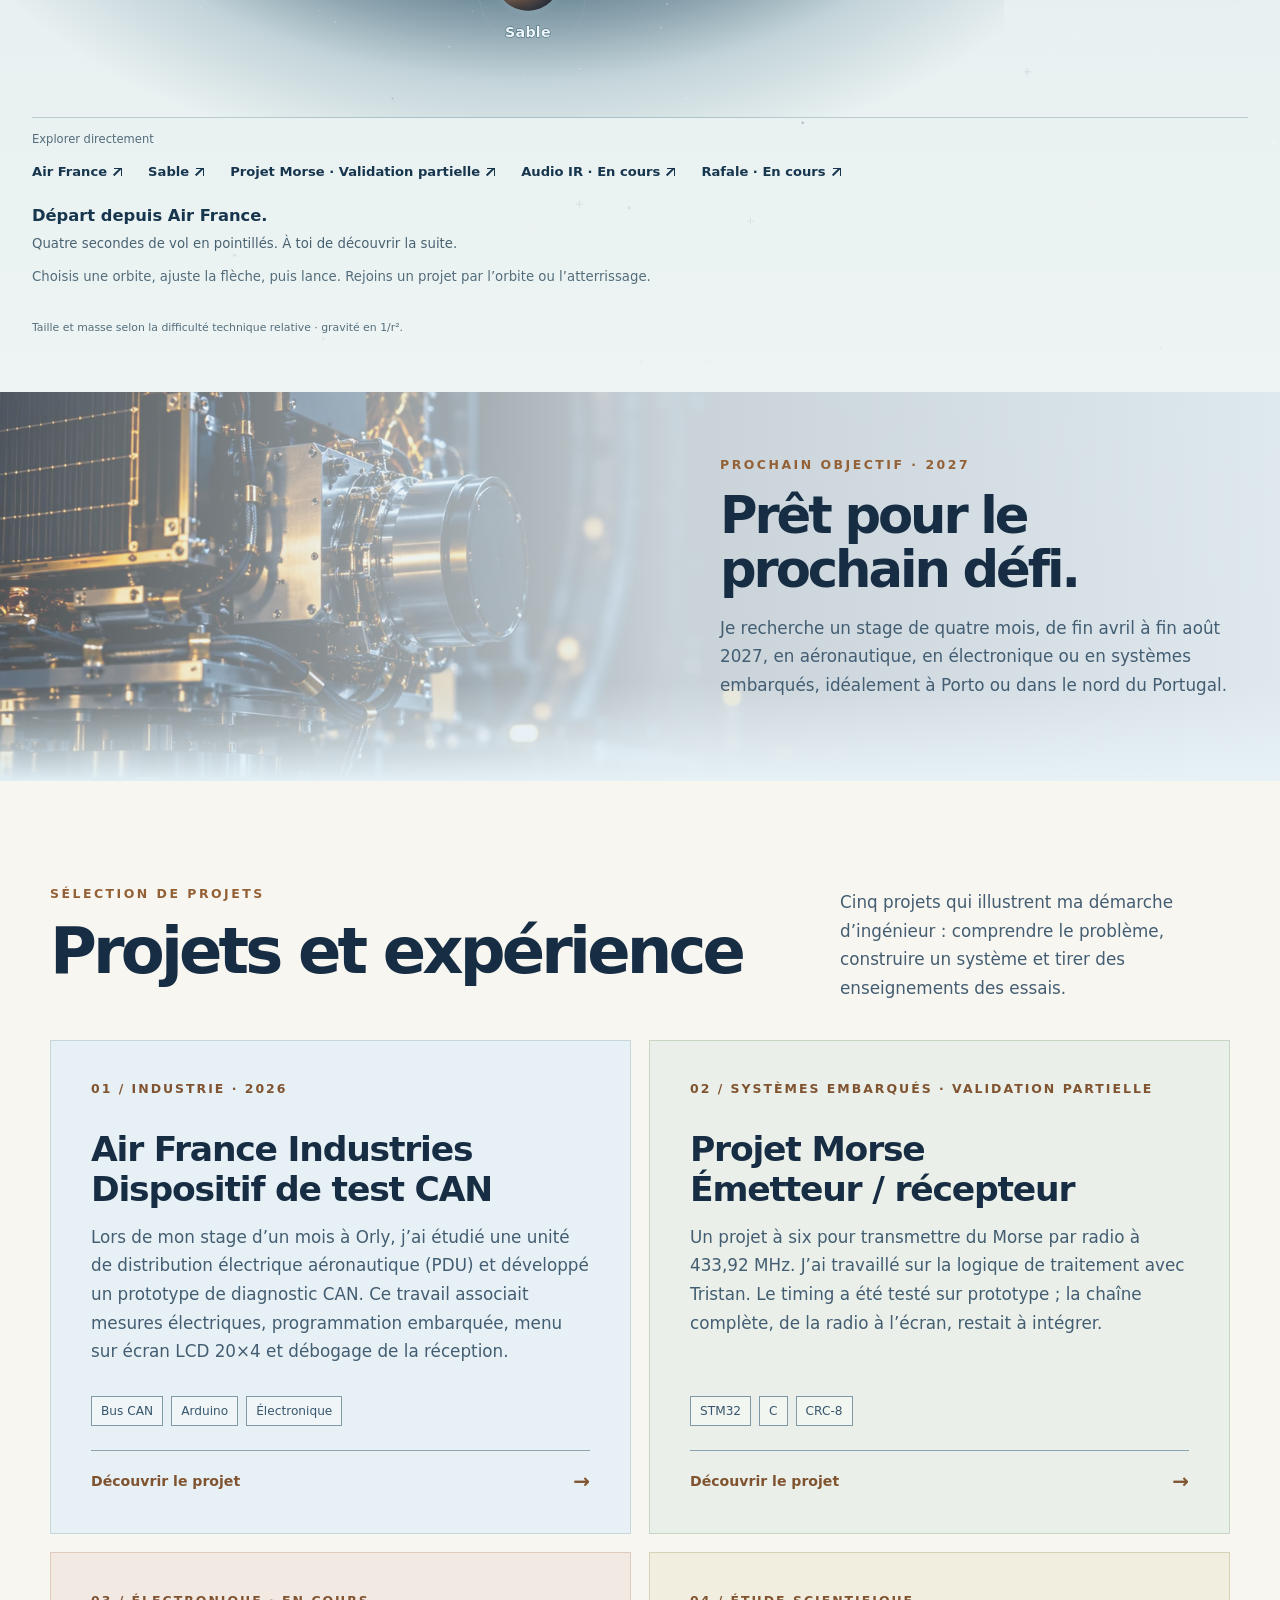
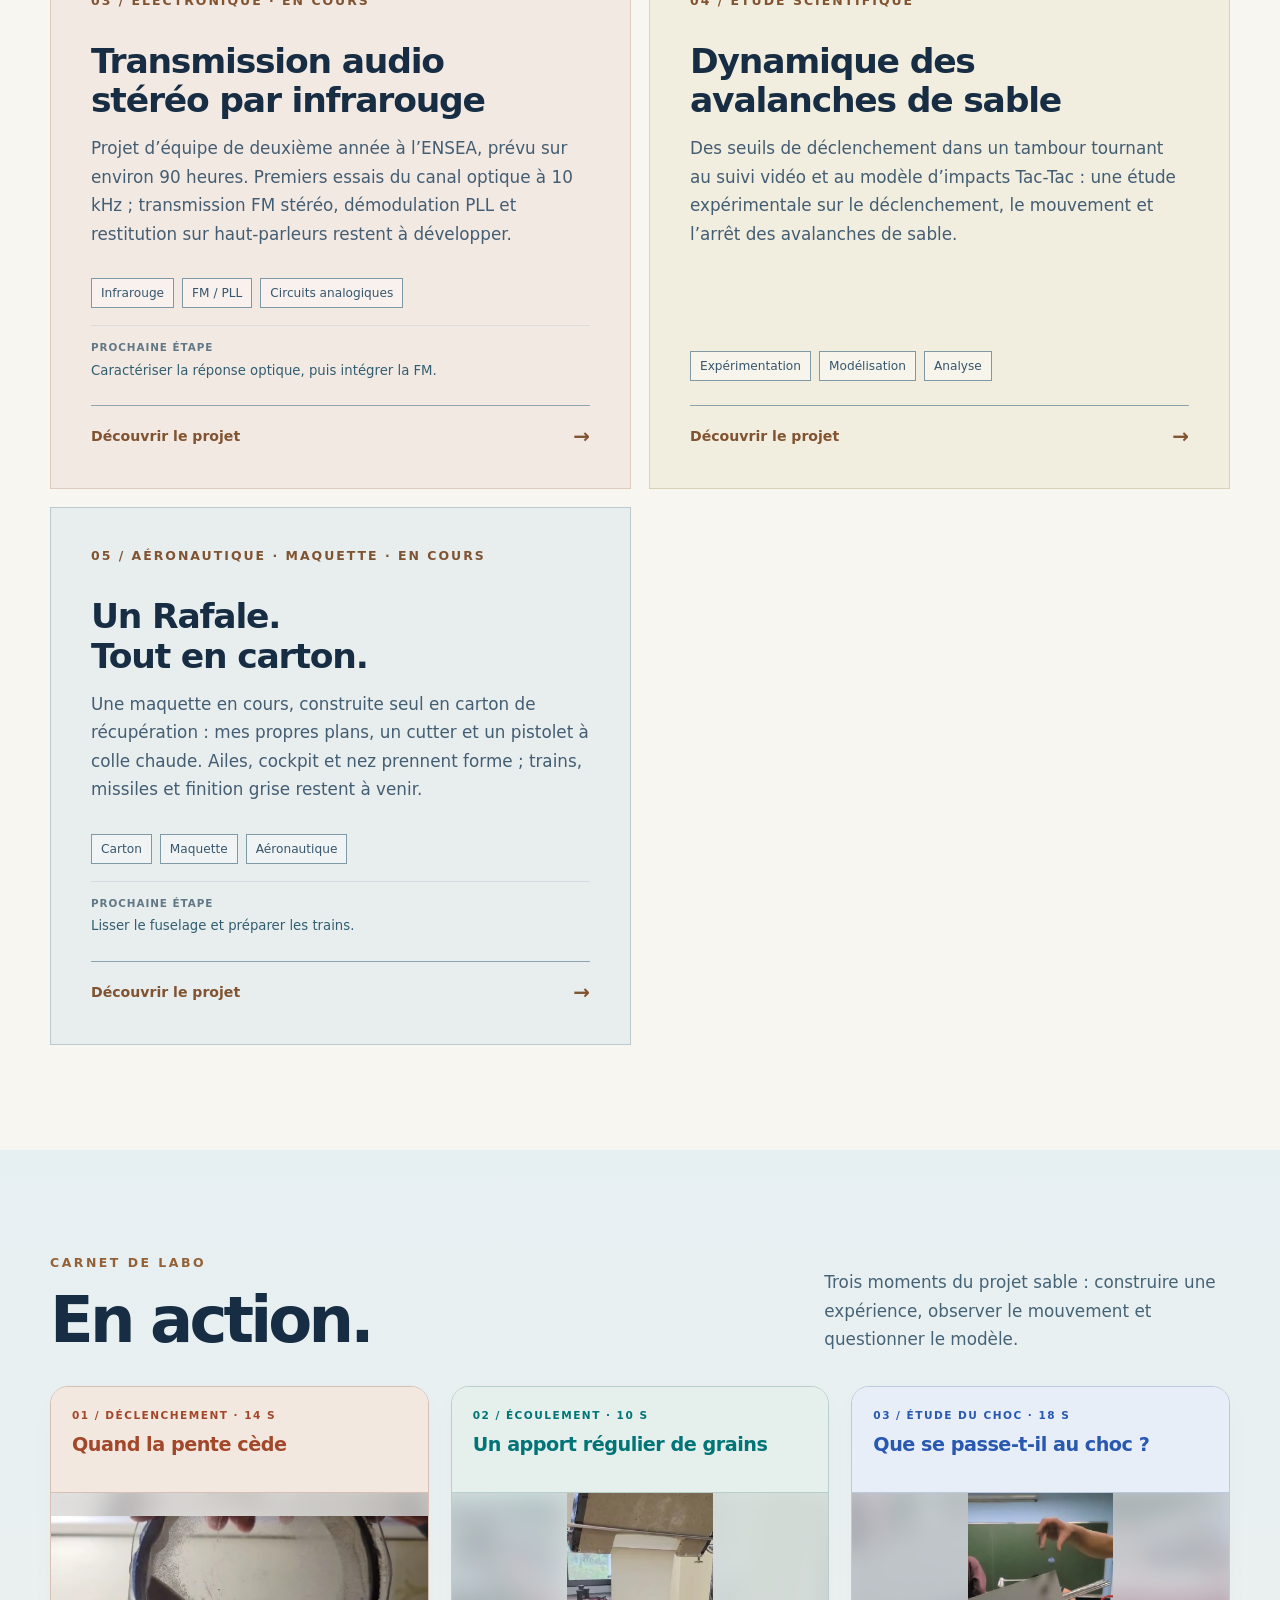
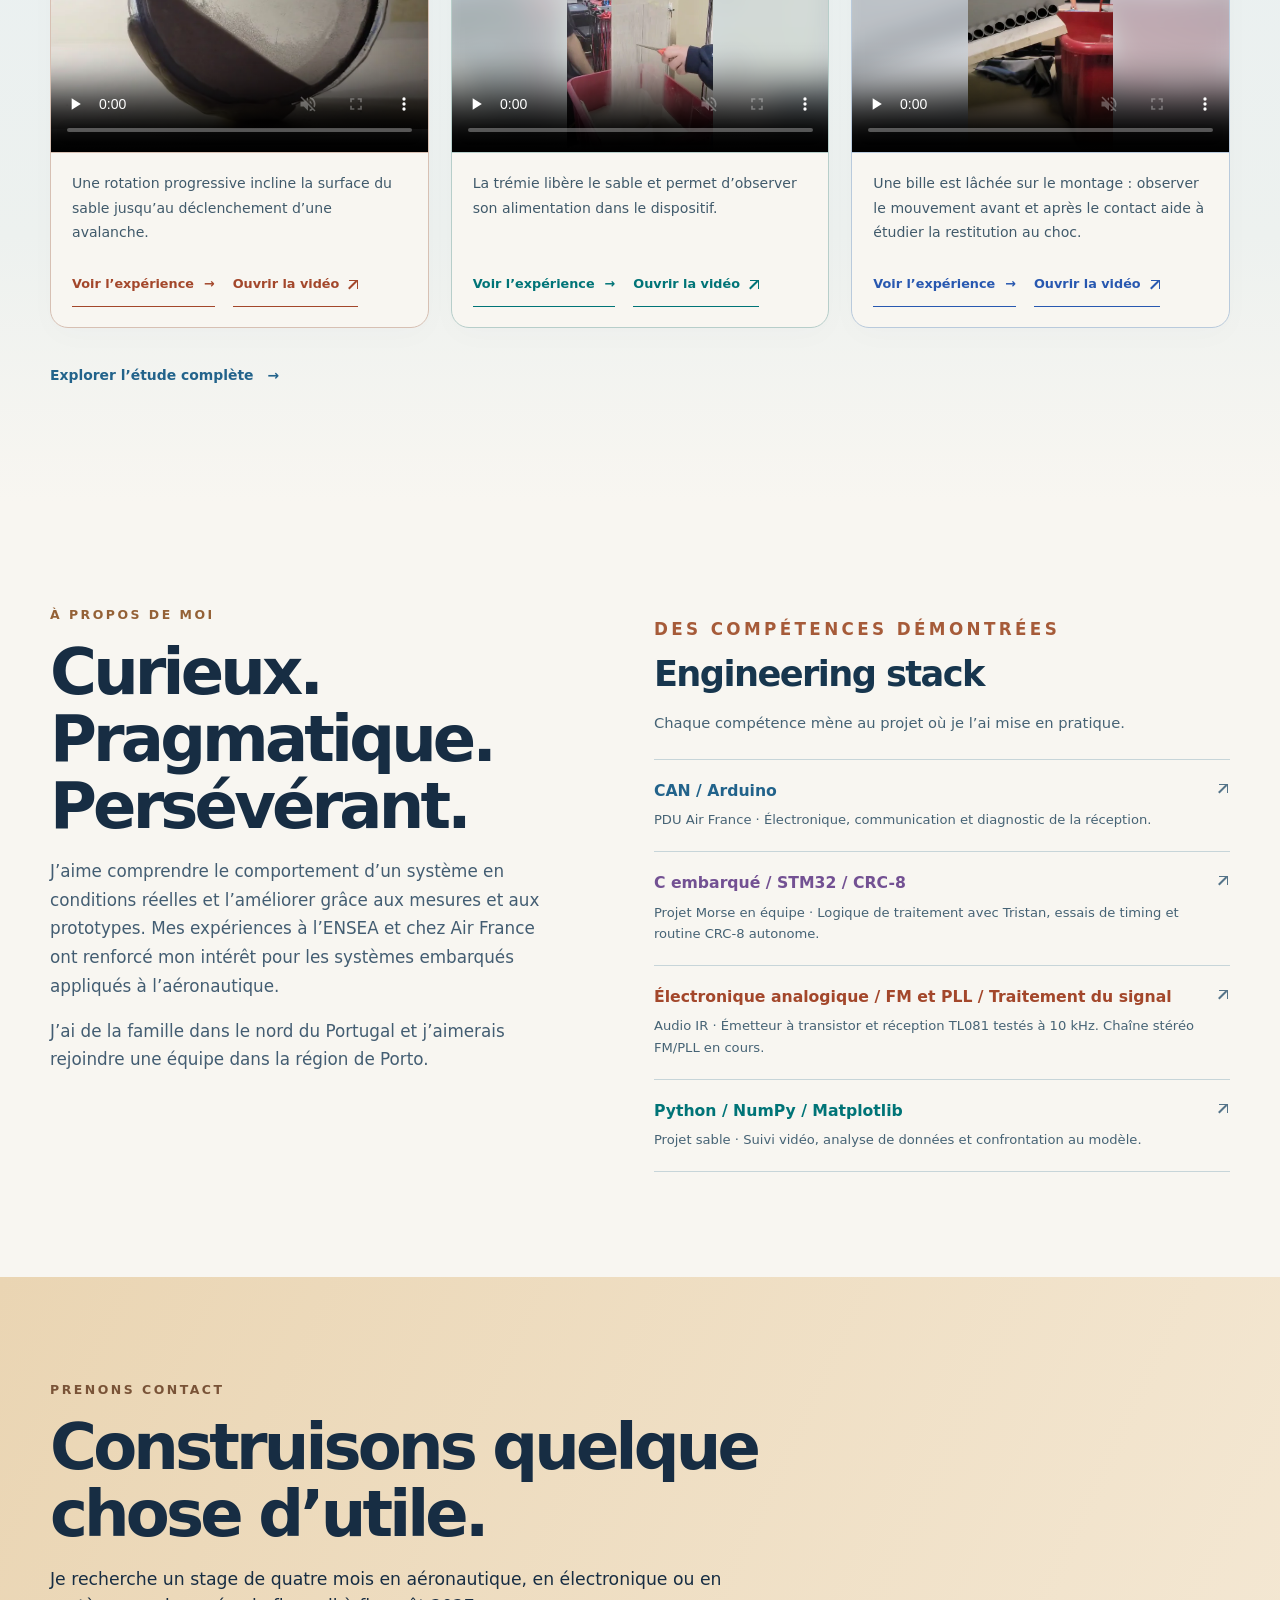
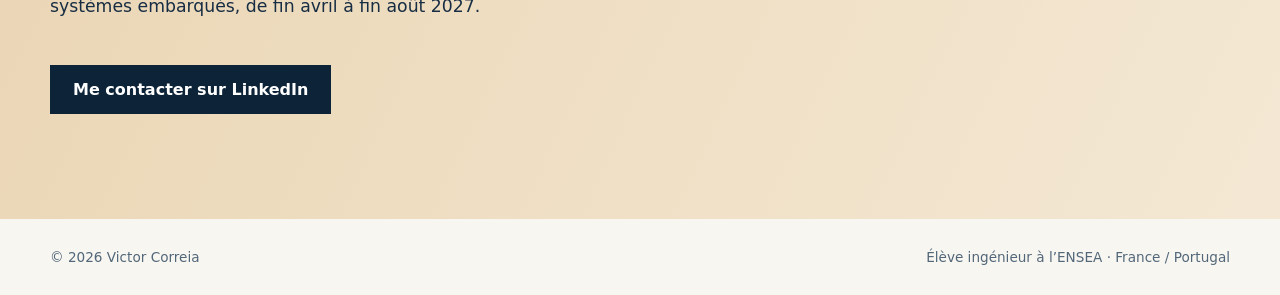
==== commit 74315d31: "contact" ====
--- a/fr/index.html
+++ b/fr/index.html
@@ -97,7 +97,10 @@
 <a href="#about"><svg class="space-menu-icon" viewBox="0 0 24 24" fill="none" stroke="currentColor" stroke-width="1.3" stroke-linecap="round" stroke-linejoin="round" aria-hidden="true" focusable="false">
 <path d="M20 21a8 8 0 0 0-16 0"/>
 <circle cx="12" cy="7" r="4"/>
-</svg>À propos</a><a href="#contact"><svg class="space-menu-icon" viewBox="0 0 24 24" fill="none" stroke="currentColor" stroke-width="1.3" stroke-linecap="round" stroke-linejoin="round" aria-hidden="true" focusable="false"><path d="m10 7 7 7-3 3-7-7zM7 10 3 6l3-3 4 4m4 10 4 4 3-3-4-4M6 15l3 3m-3 1 2-2M15 5a4 4 0 0 1 4 4m-4-7a7 7 0 0 1 7 7"/></svg>Contact</a></nav><nav class="language-switch" aria-label="Choisir la langue"><a href="/index.html" lang="en" hreflang="en" data-language="en" aria-label="English"><span class="language-name">English</span><span class="language-short" aria-hidden="true">EN</span></a><a href="/fr/index.html" lang="fr" hreflang="fr" data-language="fr" aria-label="Français" aria-current="page"><span class="language-name">Français</span><span class="language-short" aria-hidden="true">FR</span></a></nav></header>
+</svg>À propos</a><a href="#contact"><svg class="space-menu-icon" viewBox="0 0 24 24" fill="none" stroke="currentColor" stroke-width="1.3" stroke-linecap="round" stroke-linejoin="round" aria-hidden="true" focusable="false">
+<rect x="2" y="4" width="20" height="16" rx="2"/>
+<path d="m22 7-10 6L2 7"/>
+</svg>Contact</a></nav><nav class="language-switch" aria-label="Choisir la langue"><a href="/index.html" lang="en" hreflang="en" data-language="en" aria-label="English"><span class="language-name">English</span><span class="language-short" aria-hidden="true">EN</span></a><a href="/fr/index.html" lang="fr" hreflang="fr" data-language="fr" aria-label="Français" aria-current="page"><span class="language-name">Français</span><span class="language-short" aria-hidden="true">FR</span></a></nav></header>
 <div class="page-flight-progress" role="progressbar" aria-label="Progression de lecture" aria-valuemin="0" aria-valuemax="100" aria-valuenow="0" hidden><span class="flight-progress-track" aria-hidden="true"></span><span class="flight-progress-fill" aria-hidden="true"></span><span class="flight-progress-ship" aria-hidden="true"><svg viewBox="0 0 24 24" fill="none" stroke="currentColor" stroke-width="1.3" stroke-linecap="round" stroke-linejoin="round" aria-hidden="true" focusable="false"><path d="M12 2c-3.3 3.7-4.6 8.1-4.1 13h8.2C16.6 10.1 15.3 5.7 12 2Z"/><circle cx="12" cy="8" r="1.5"/><path d="m8 10-3.7 5.5L8 14m8-4 3.7 5.5L16 14M9 18l3 4 3-4"/></svg></span></div>
 
 <nav class="scroll-trajectory" aria-label="Étapes du portfolio">
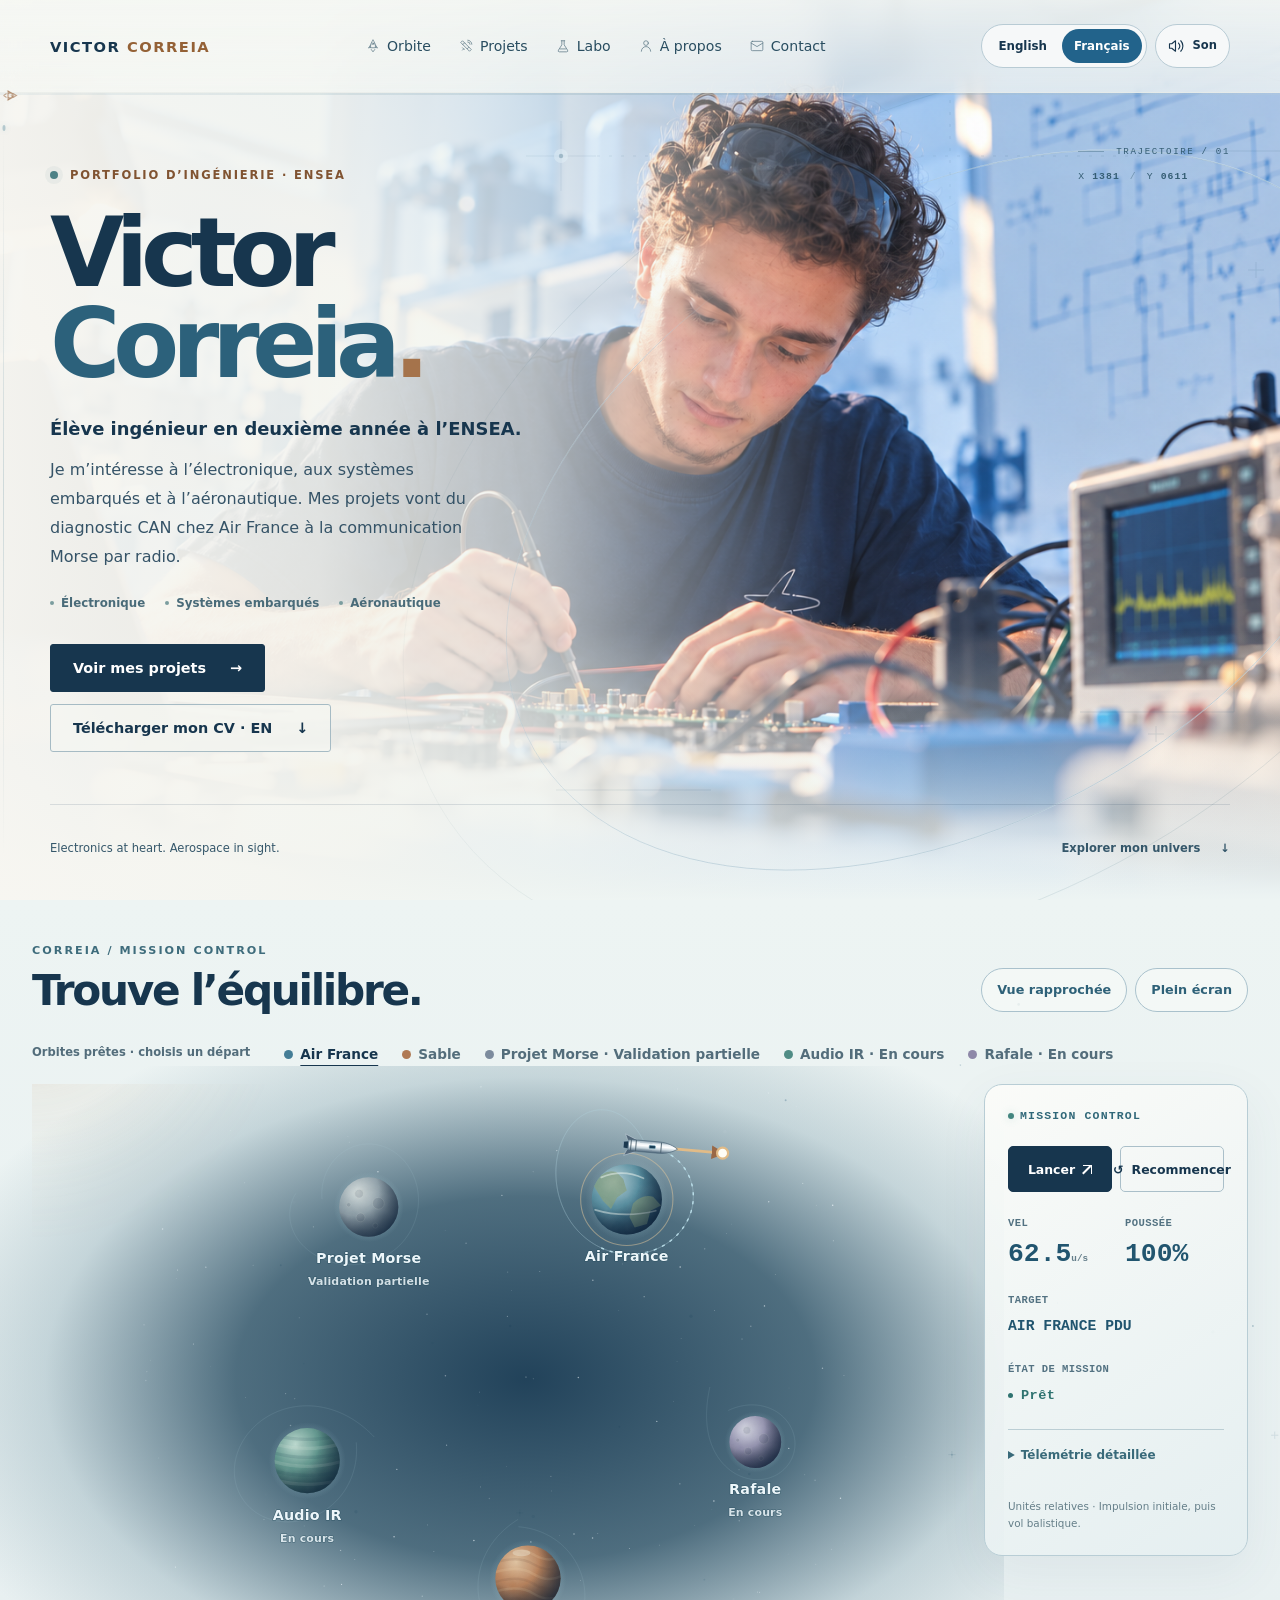
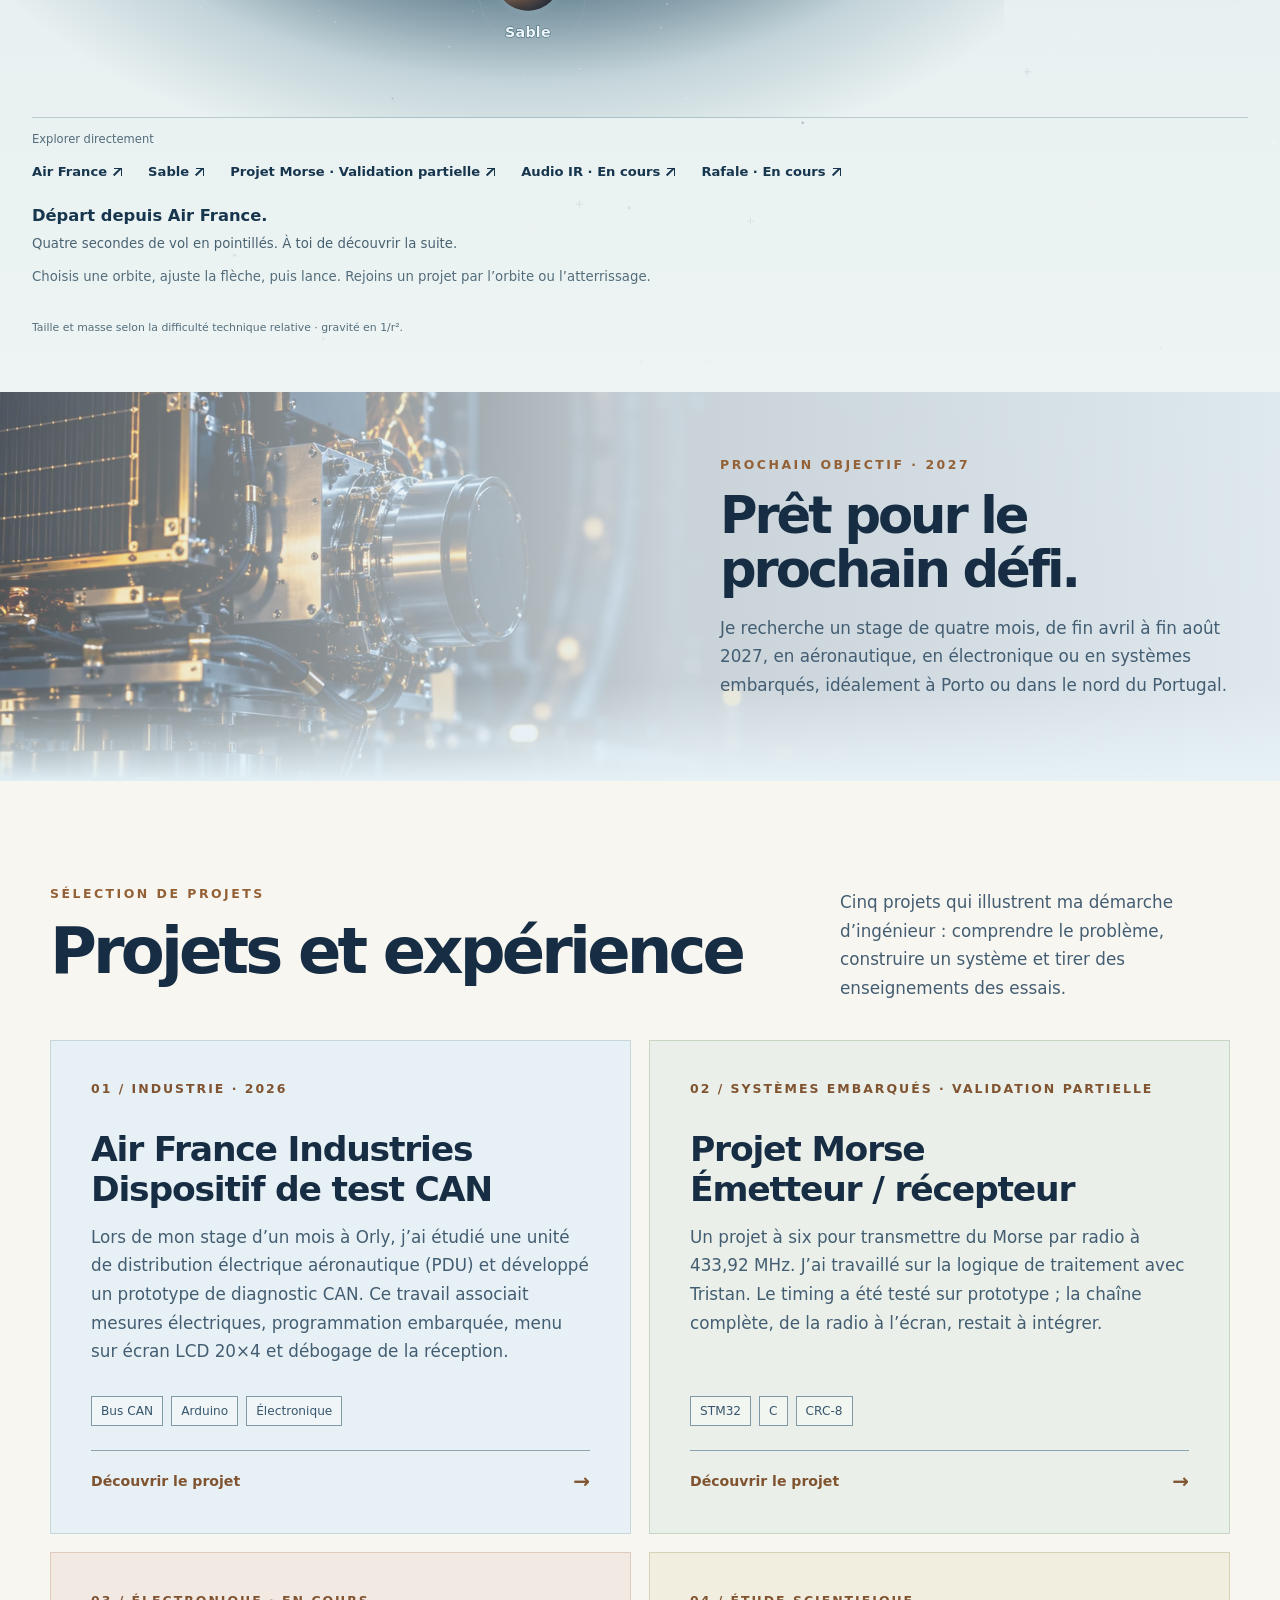
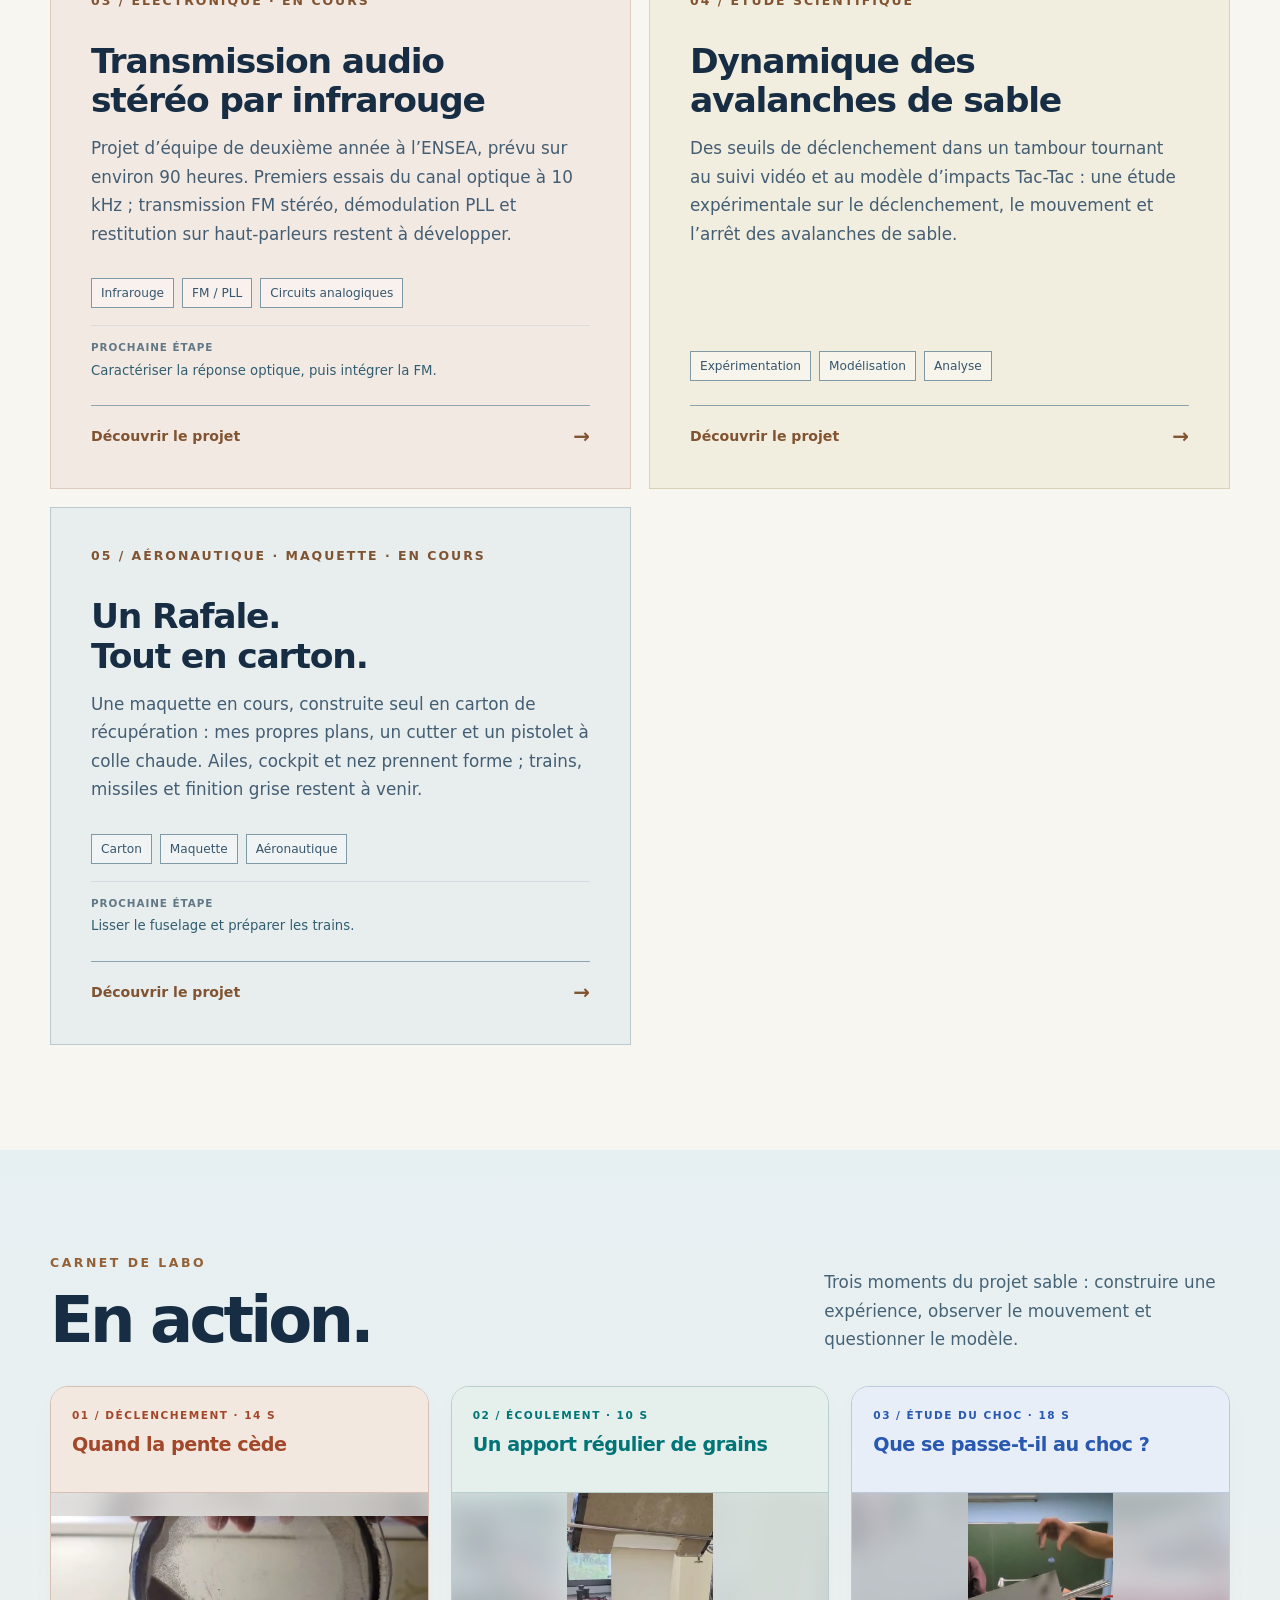
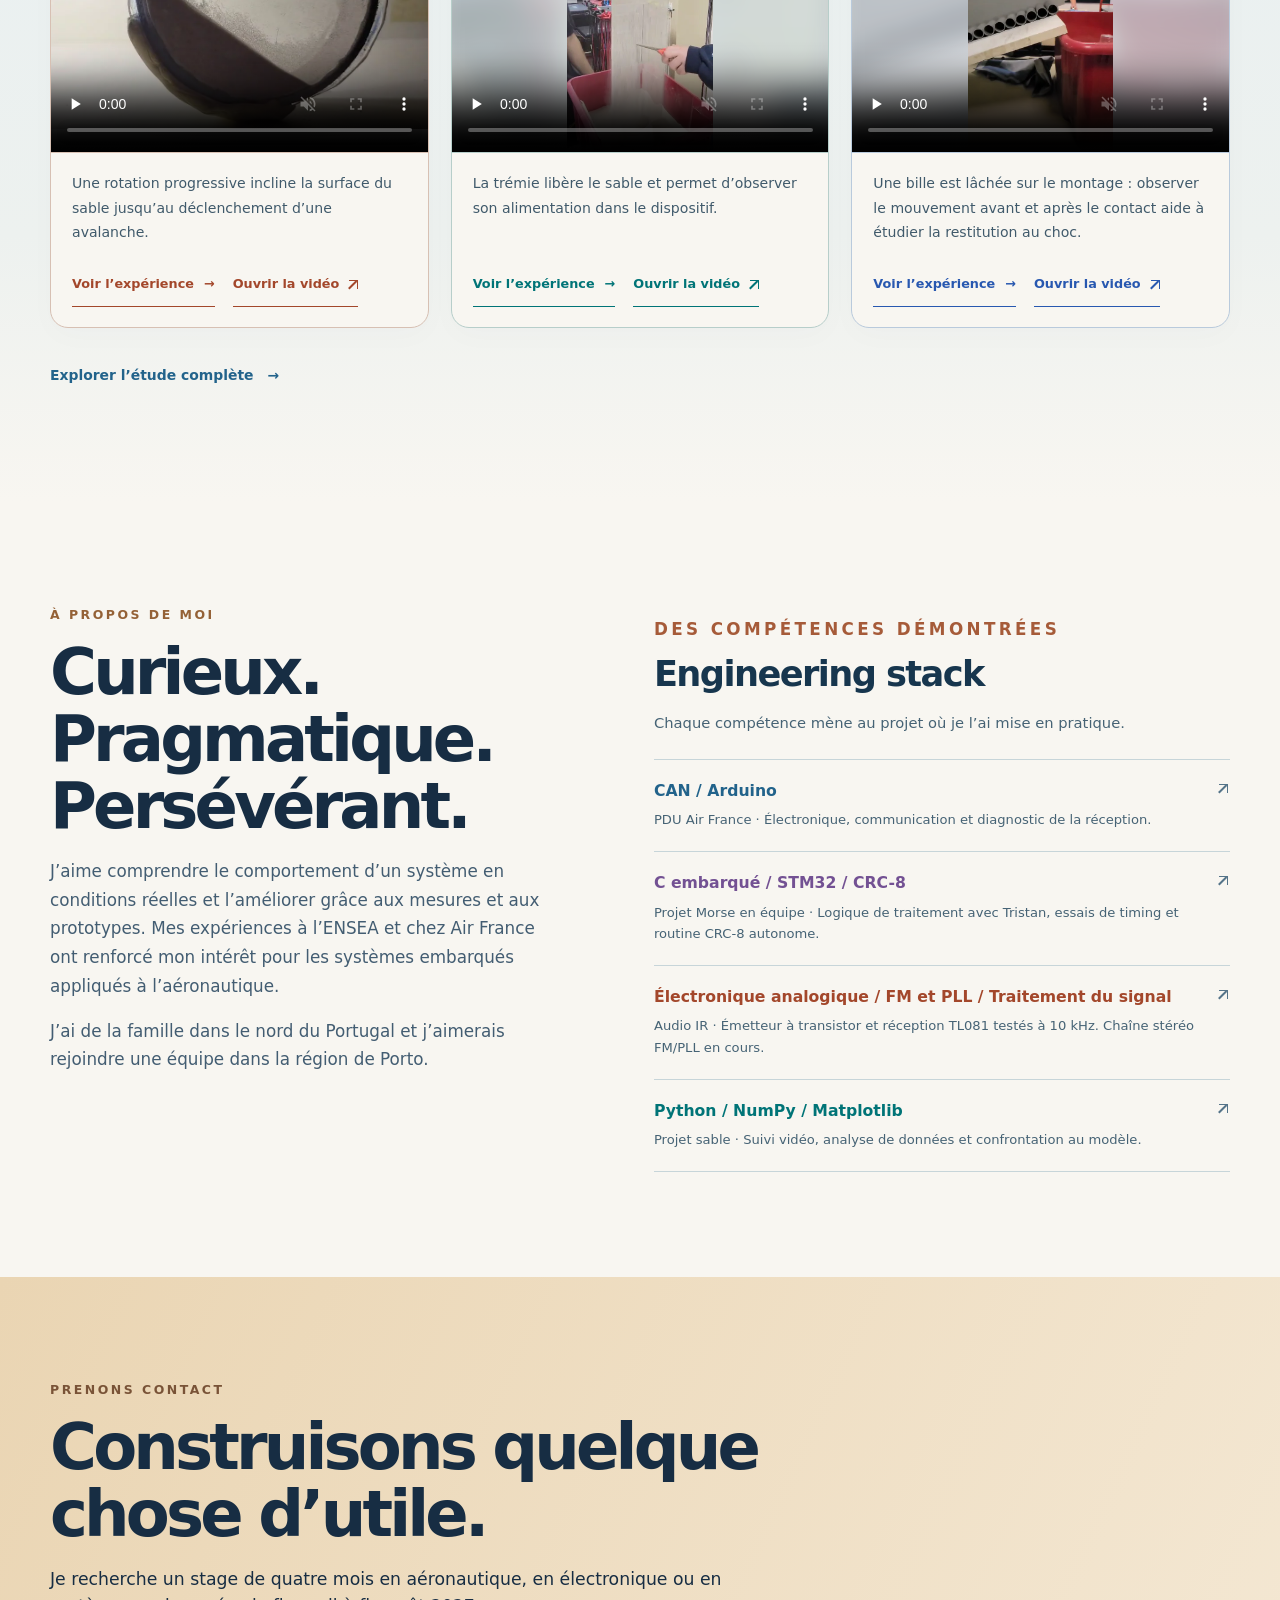
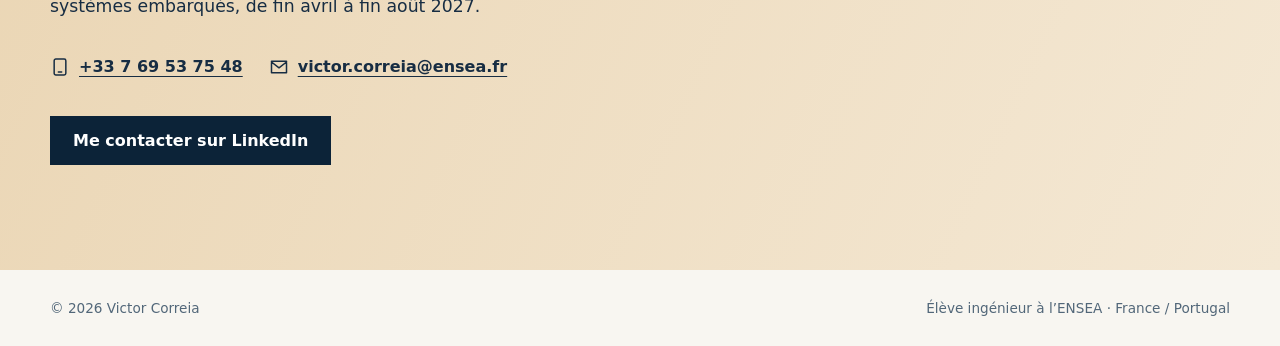
==== commit 8023b0d0: "Add phone and email to bilingual contact section" ====
--- a/fr/index.html
+++ b/fr/index.html
@@ -51,6 +51,10 @@
 @media(max-width:760px){.hero:after{background:linear-gradient(90deg,#0b233ce0,#0b233c87),linear-gradient(0deg,#0c2338,transparent 24%)}.feature:after{background:linear-gradient(90deg,#e7f1f6e8,#e7f1f6be),linear-gradient(0deg,#dfeef4,transparent 25%)}}
 @media(prefers-reduced-motion:reduce){.nav,.project{transition:none}}
 .project:nth-child(5){background:#e8edee;border-color:#b8cace}.project:nth-child(5):hover,.project:nth-child(5):focus-visible{background:#d9e5e8;border-color:#668592}
+.contact-methods{display:flex;flex-wrap:wrap;gap:8px 26px;margin-top:24px}
+.contact-methods a{display:inline-flex;align-items:center;gap:9px;min-height:44px;max-width:100%;font-weight:700;text-underline-offset:4px}
+.contact-methods svg{width:20px;height:20px;flex:none}
+.contact-methods span{min-width:0;overflow-wrap:anywhere}
 </style>
 <link rel="stylesheet" href="../assets/home-intro.css">
 <script src="../assets/orbit-game.js?v=infrared-20261009" defer></script>
@@ -307,4 +311,4 @@
     <li><a class="engineering-proof" href="projects/sand-flow.html"><strong>Python / NumPy / Matplotlib</strong><small>Projet sable · Suivi vidéo, analyse de données et confrontation au modèle.</small><span class="proof-arrow" aria-hidden="true">↗</span></a></li>
   </ul>
 </section></section>
-<section class="contact" id="contact"><div class="wrap reveal"><div class="eyebrow">Prenons contact</div><h2>Construisons quelque chose d’utile.</h2><p>Je recherche un stage de quatre mois en aéronautique, en électronique ou en systèmes embarqués, de fin avril à fin août 2027.</p><a class="button" href="https://www.linkedin.com/in/victor-correia-14082005vicky/" target="_blank" rel="noopener noreferrer">Me contacter sur LinkedIn</a></div></section></main><footer class="foot wrap"><span>© 2026 Victor Correia</span><span>Élève ingénieur à l’ENSEA · France / Portugal</span></footer><script>const nav=document.getElementById('nav');addEventListener('scroll',()=>nav.classList.toggle('scrolled',scrollY>40),{passive:true});if('IntersectionObserver'in window){const observer=new IntersectionObserver(entries=>{for(const entry of entries){if(entry.isIntersecting){entry.target.classList.add('in-view');if(entry.target.classList.contains('reveal'))observer.unobserve(entry.target)}}},{threshold:.12});document.querySelectorAll('.panel,.reveal').forEach(el=>observer.observe(el))}else document.querySelectorAll('.panel,.reveal').forEach(el=>el.classList.add('in-view'));</script></body></html>
+<section class="contact" id="contact"><div class="wrap reveal"><div class="eyebrow">Prenons contact</div><h2>Construisons quelque chose d’utile.</h2><p>Je recherche un stage de quatre mois en aéronautique, en électronique ou en systèmes embarqués, de fin avril à fin août 2027.</p><div class="contact-methods"><a href="tel:+33769537548"><svg viewBox="0 0 24 24" fill="none" stroke="currentColor" stroke-width="1.8" stroke-linecap="round" stroke-linejoin="round" aria-hidden="true" focusable="false"><path d="M7 2.5h10a2 2 0 0 1 2 2v15a2 2 0 0 1-2 2H7a2 2 0 0 1-2-2v-15a2 2 0 0 1 2-2zM10 18h4"/></svg><span>+33 7 69 53 75 48</span></a><a href="mailto:victor.correia@ensea.fr"><svg viewBox="0 0 24 24" fill="none" stroke="currentColor" stroke-width="1.8" stroke-linecap="round" stroke-linejoin="round" aria-hidden="true" focusable="false"><path d="M3 5h18v14H3zM3 6l9 7 9-7"/></svg><span>victor.correia@ensea.fr</span></a></div><a class="button" href="https://www.linkedin.com/in/victor-correia-14082005vicky/" target="_blank" rel="noopener noreferrer">Me contacter sur LinkedIn</a></div></section></main><footer class="foot wrap"><span>© 2026 Victor Correia</span><span>Élève ingénieur à l’ENSEA · France / Portugal</span></footer><script>const nav=document.getElementById('nav');addEventListener('scroll',()=>nav.classList.toggle('scrolled',scrollY>40),{passive:true});if('IntersectionObserver'in window){const observer=new IntersectionObserver(entries=>{for(const entry of entries){if(entry.isIntersecting){entry.target.classList.add('in-view');if(entry.target.classList.contains('reveal'))observer.unobserve(entry.target)}}},{threshold:.12});document.querySelectorAll('.panel,.reveal').forEach(el=>observer.observe(el))}else document.querySelectorAll('.panel,.reveal').forEach(el=>el.classList.add('in-view'));</script></body></html>
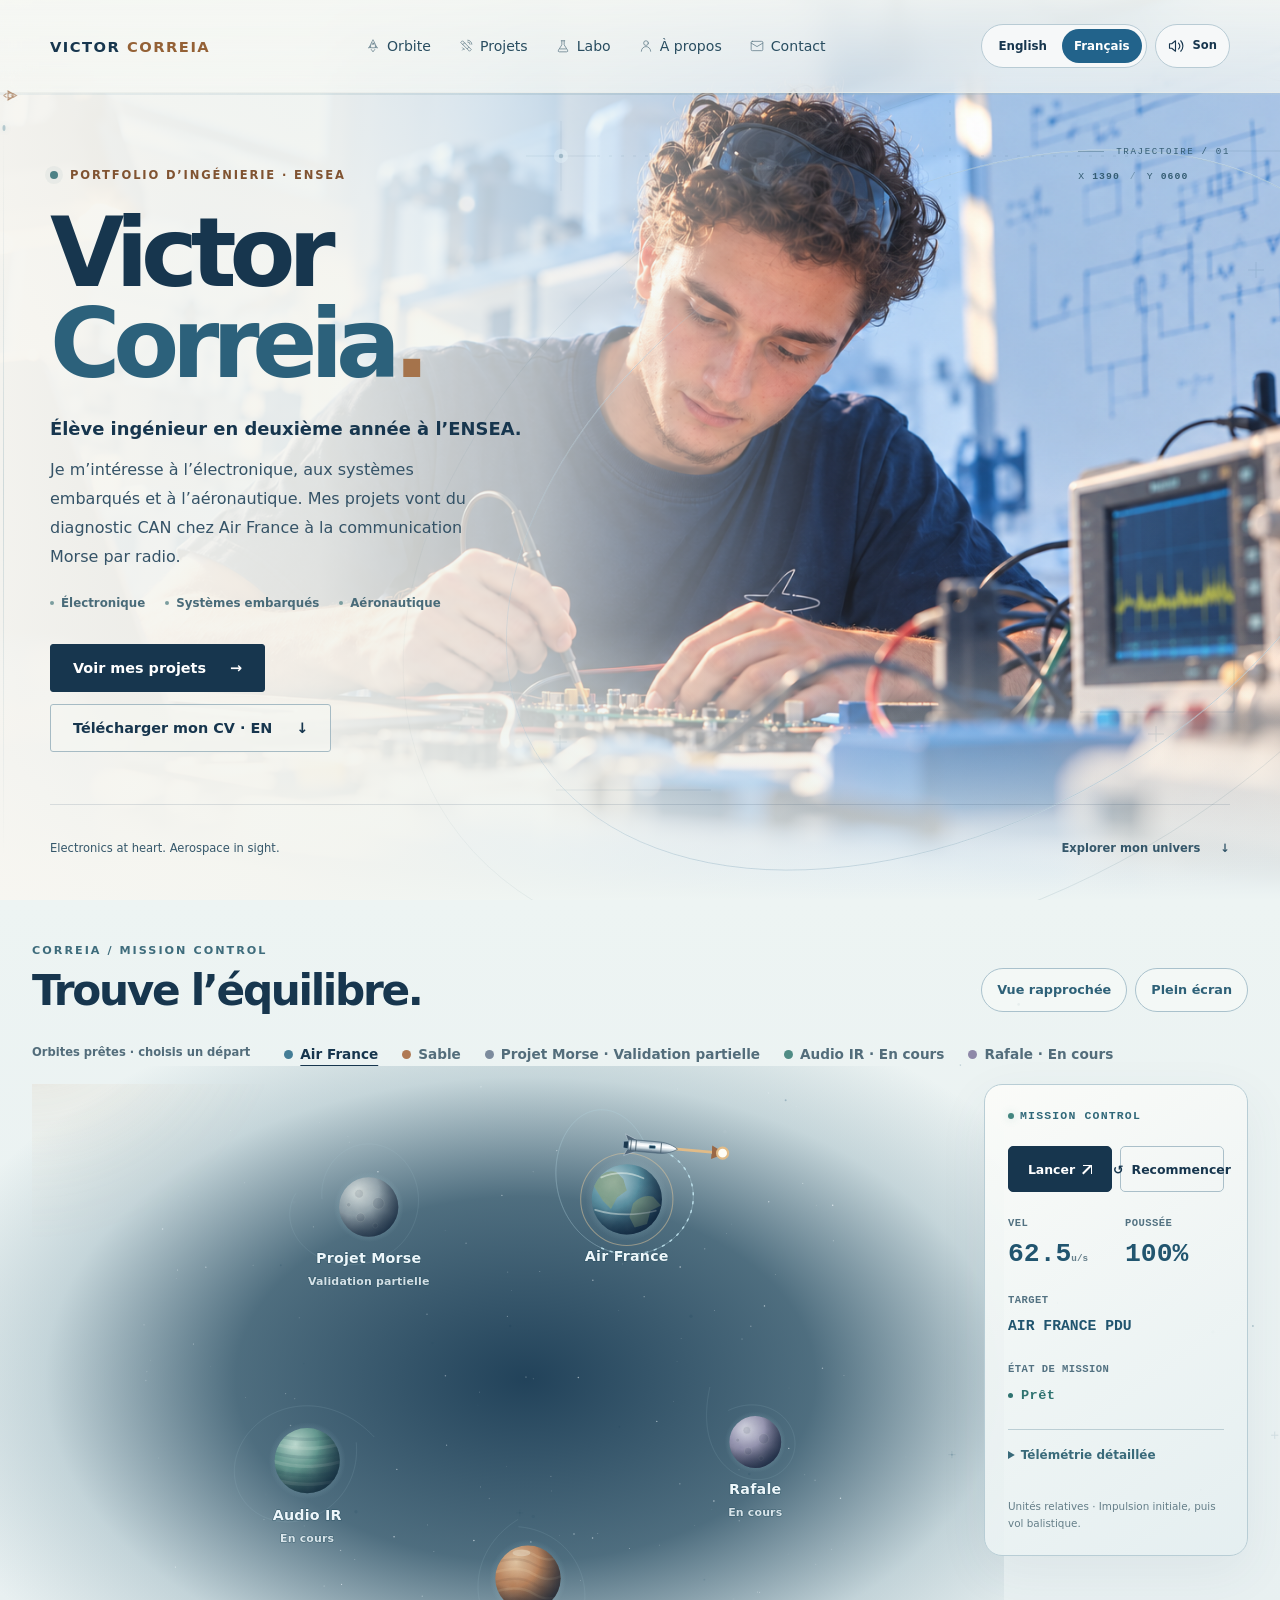
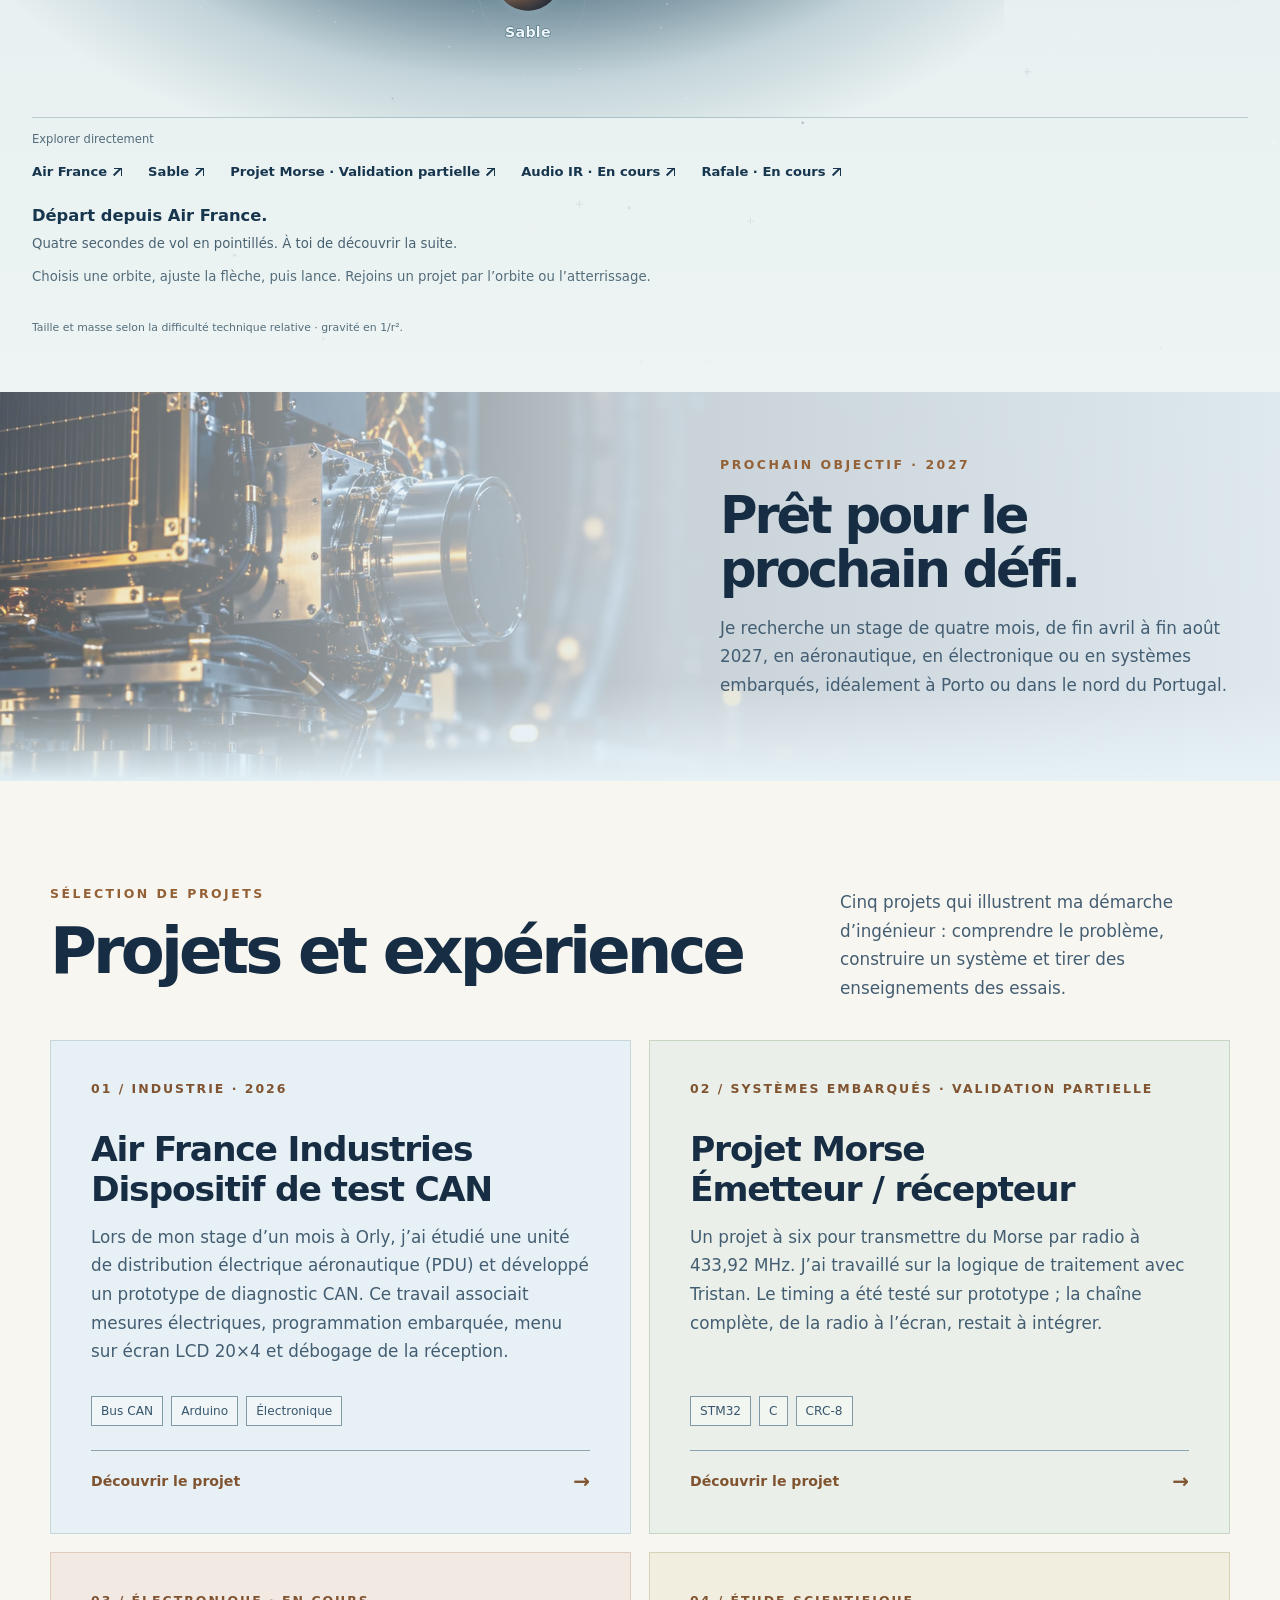
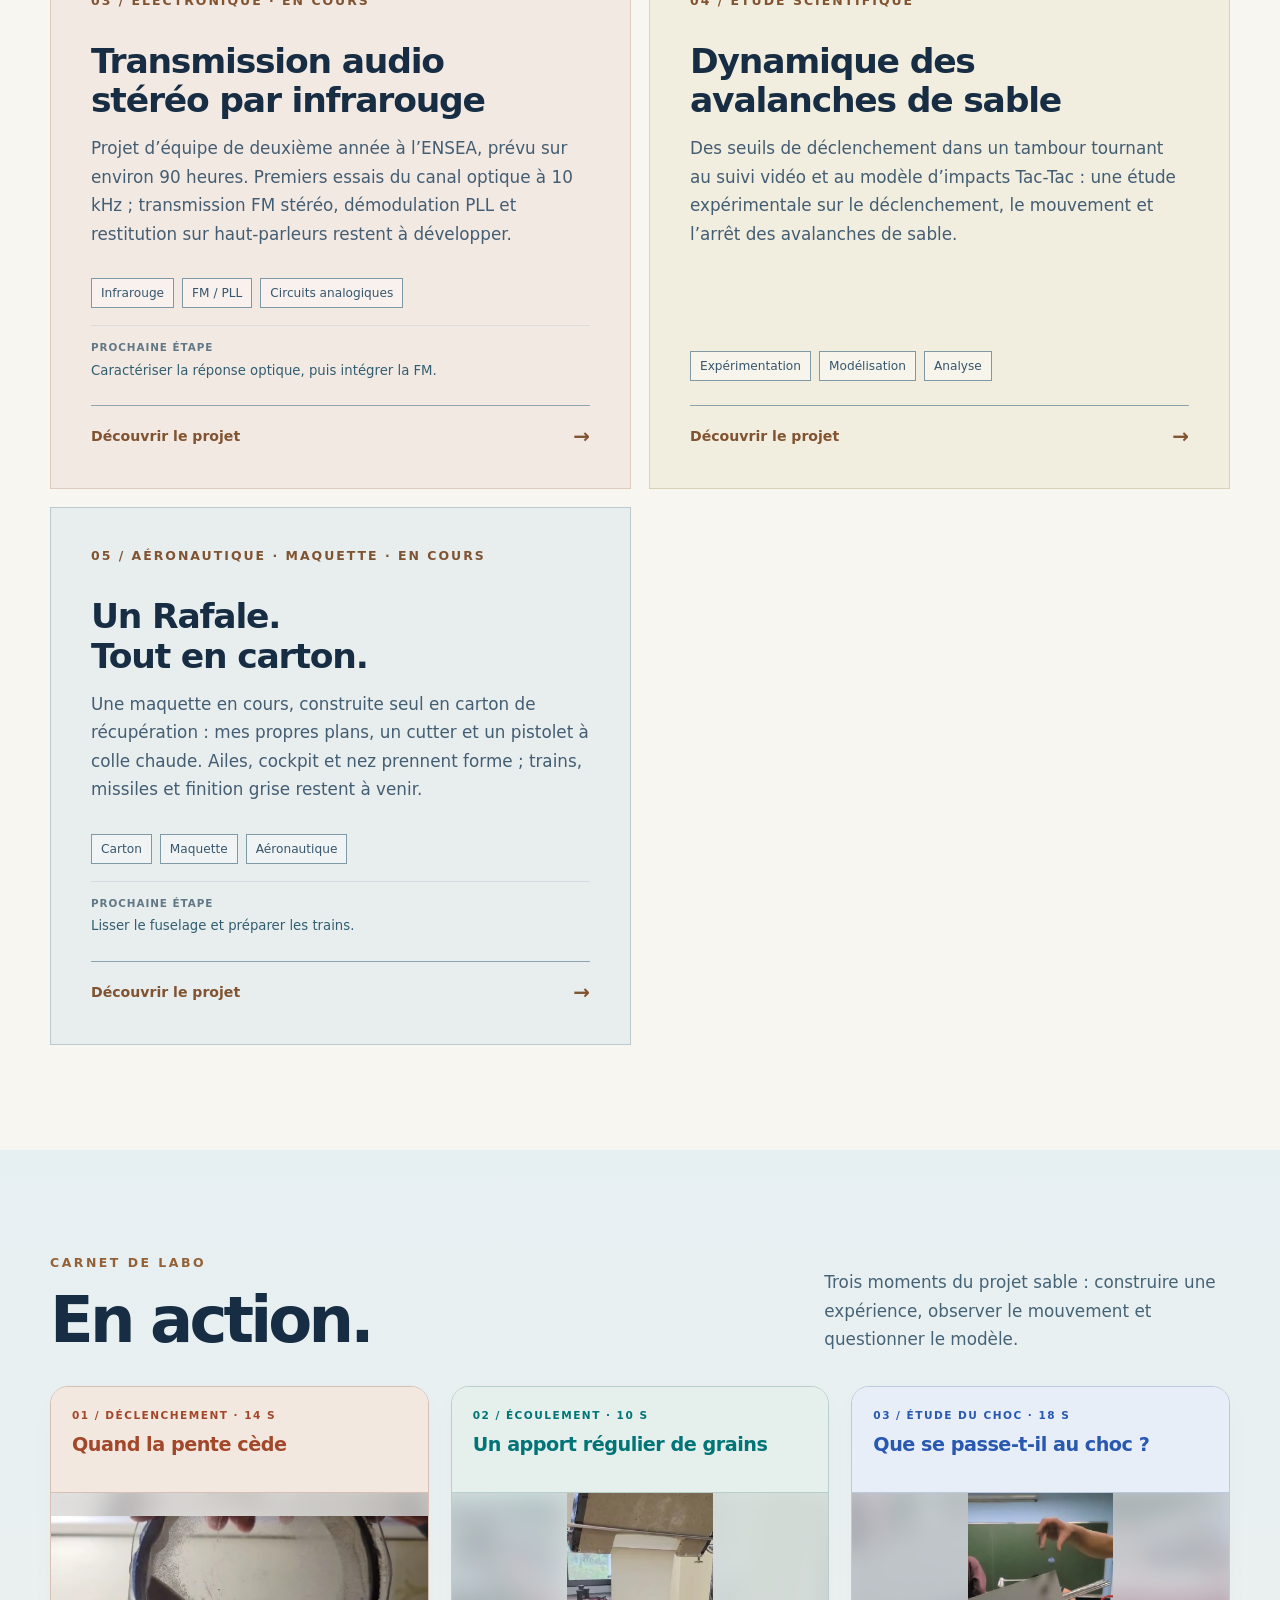
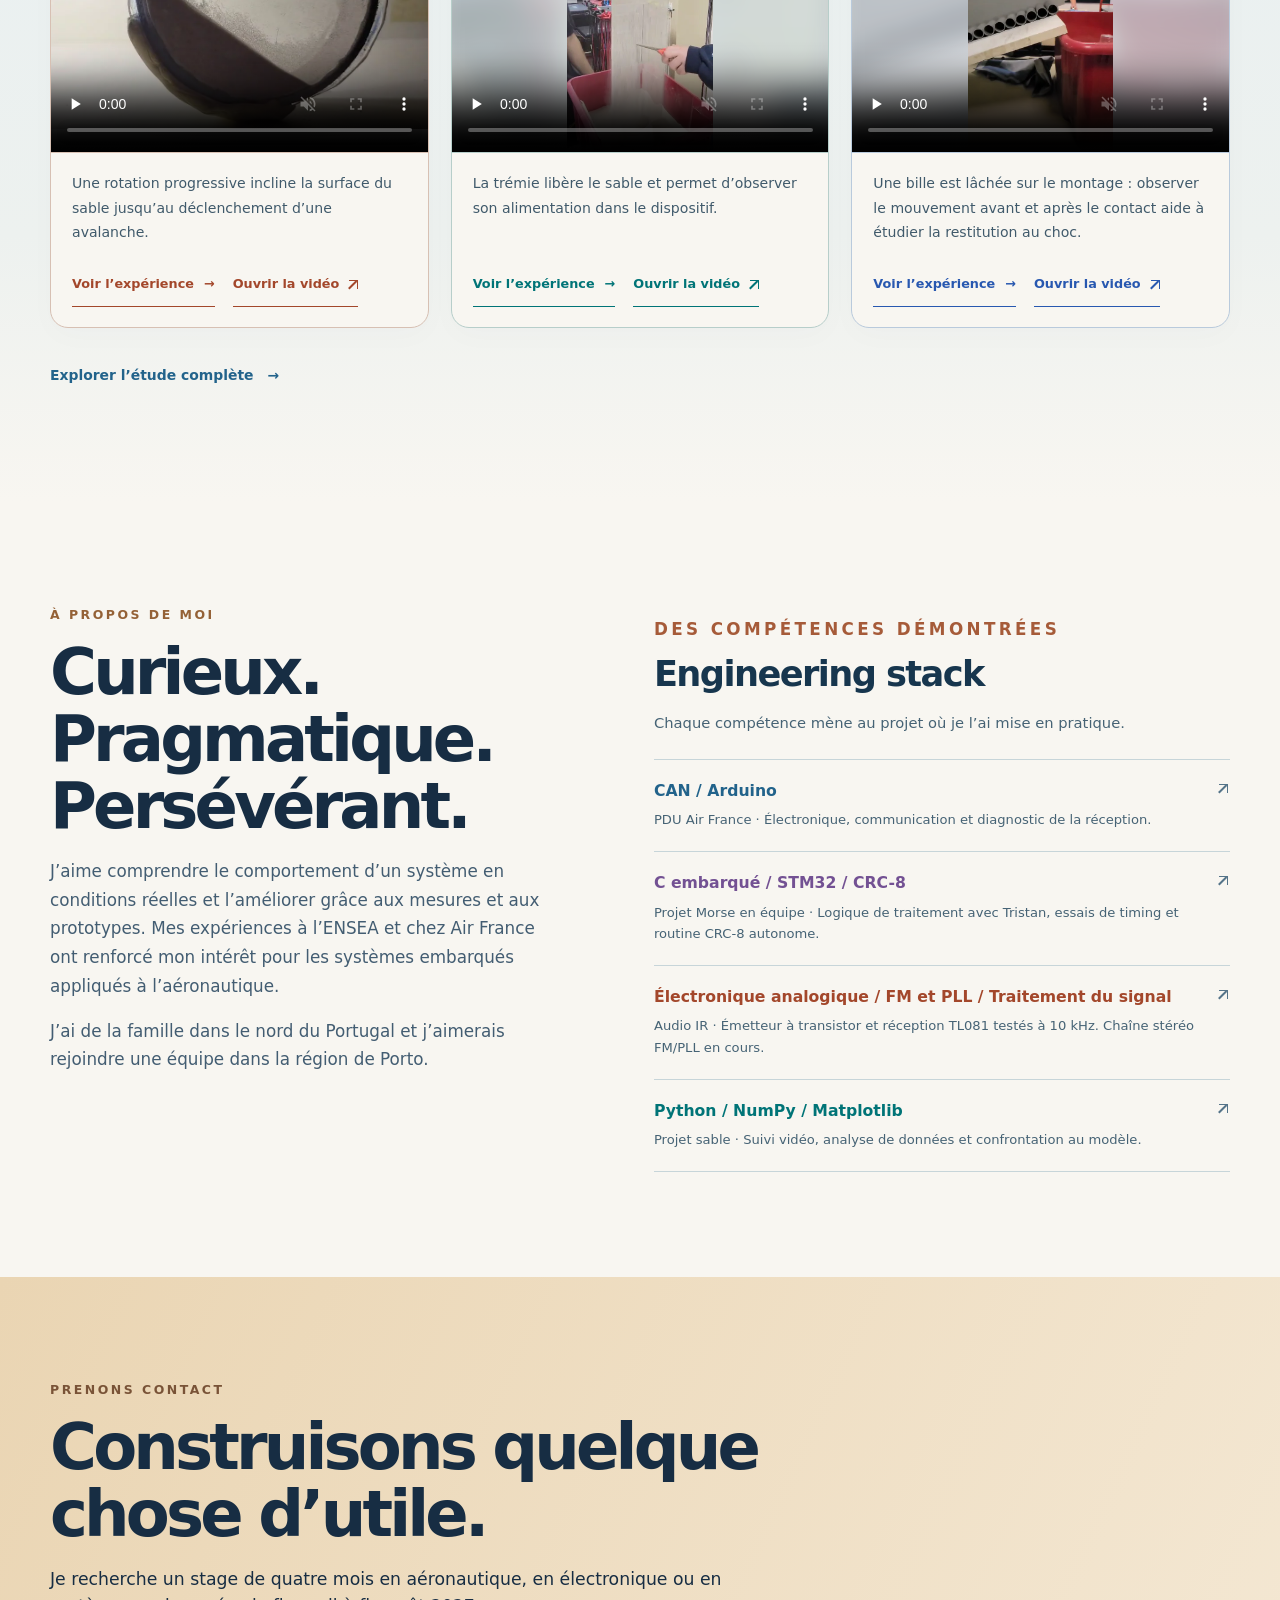
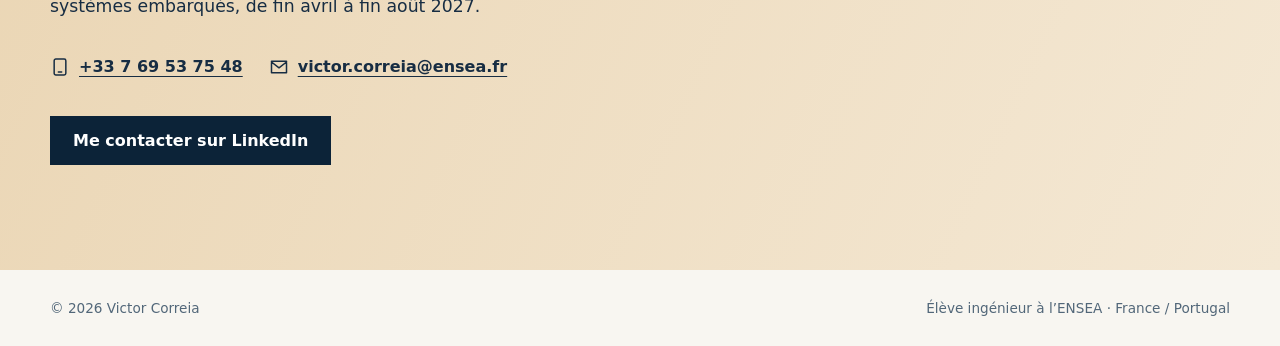
==== commit f1a97a21: "Polish project card hover in both languages" ====
--- a/fr/index.html
+++ b/fr/index.html
@@ -24,7 +24,7 @@
 .button.ghost{color:#fff;border-color:#e0bd83}
 .button.ghost:hover{background:#ffffff18}
 .projects{gap:18px;background:transparent}
-.project{border:1px solid #c5d6dd;background:#e7f0f4;transition:background .25s,border-color .25s}
+.project{border:1px solid #c5d6dd;background:#e7f0f4;transition:background .25s,border-color .25s,transform .25s ease,box-shadow .25s ease}
 .project:nth-child(2){background:#eaf0e9;border-color:#c6d6c3}
 .project:nth-child(3){background:#f3e9e3;border-color:#dfcabe}
 .project:nth-child(4){background:#f1eddf;border-color:#d9d0b8}
@@ -36,6 +36,8 @@
 .index,.project-link{color:#805331}
 .tags span{color:#37566d;background:#ffffff5c;border-color:#7f99a6}
 .project-link{border-top-color:#8ca4af}
+.project-link span{display:inline-block;transition:transform .25s ease}
+@media(hover:hover) and (pointer:fine){.project:hover{transform:translateY(-3px);box-shadow:0 10px 24px #315e7018,0 0 0 1px #537c9a20}.project:hover .project-link span{transform:translateX(3px)}}
 .films{background:#dfeef4}
 .film{color:#172d43;border-color:#adc4ce;background:radial-gradient(ellipse at top right,#f5fafc,#c7e0e9)}
 .film:nth-child(2){border-color:#c6cabb;background:radial-gradient(ellipse at top right,#f8faf2,#dce4ce)}
@@ -49,7 +51,7 @@
 .contact .button:hover{background:#23465f}
 .foot{color:#526779}
 @media(max-width:760px){.hero:after{background:linear-gradient(90deg,#0b233ce0,#0b233c87),linear-gradient(0deg,#0c2338,transparent 24%)}.feature:after{background:linear-gradient(90deg,#e7f1f6e8,#e7f1f6be),linear-gradient(0deg,#dfeef4,transparent 25%)}}
-@media(prefers-reduced-motion:reduce){.nav,.project{transition:none}}
+@media(prefers-reduced-motion:reduce){.nav,.project,.project-link span{transition:none}.project:hover{transform:none;box-shadow:none}.project:hover .project-link span{transform:none}}
 .project:nth-child(5){background:#e8edee;border-color:#b8cace}.project:nth-child(5):hover,.project:nth-child(5):focus-visible{background:#d9e5e8;border-color:#668592}
 .contact-methods{display:flex;flex-wrap:wrap;gap:8px 26px;margin-top:24px}
 .contact-methods a{display:inline-flex;align-items:center;gap:9px;min-height:44px;max-width:100%;font-weight:700;text-underline-offset:4px}
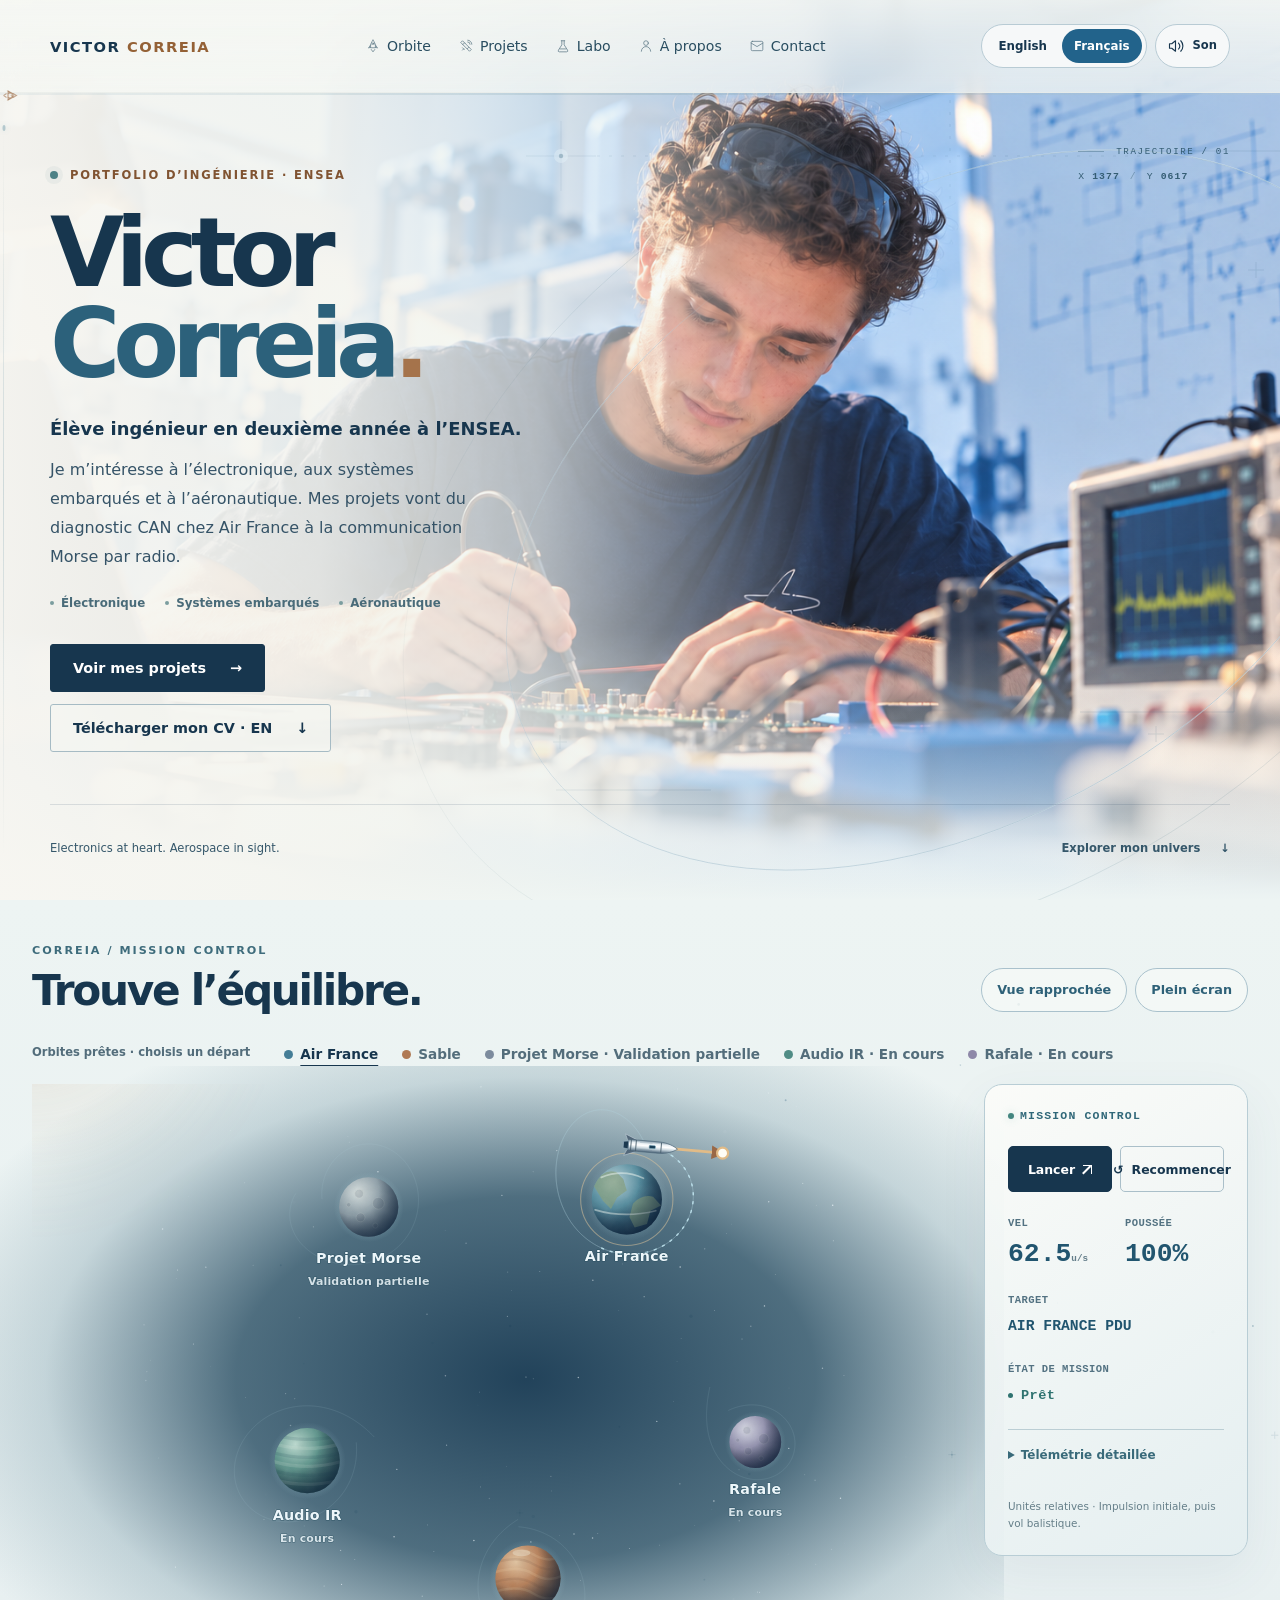
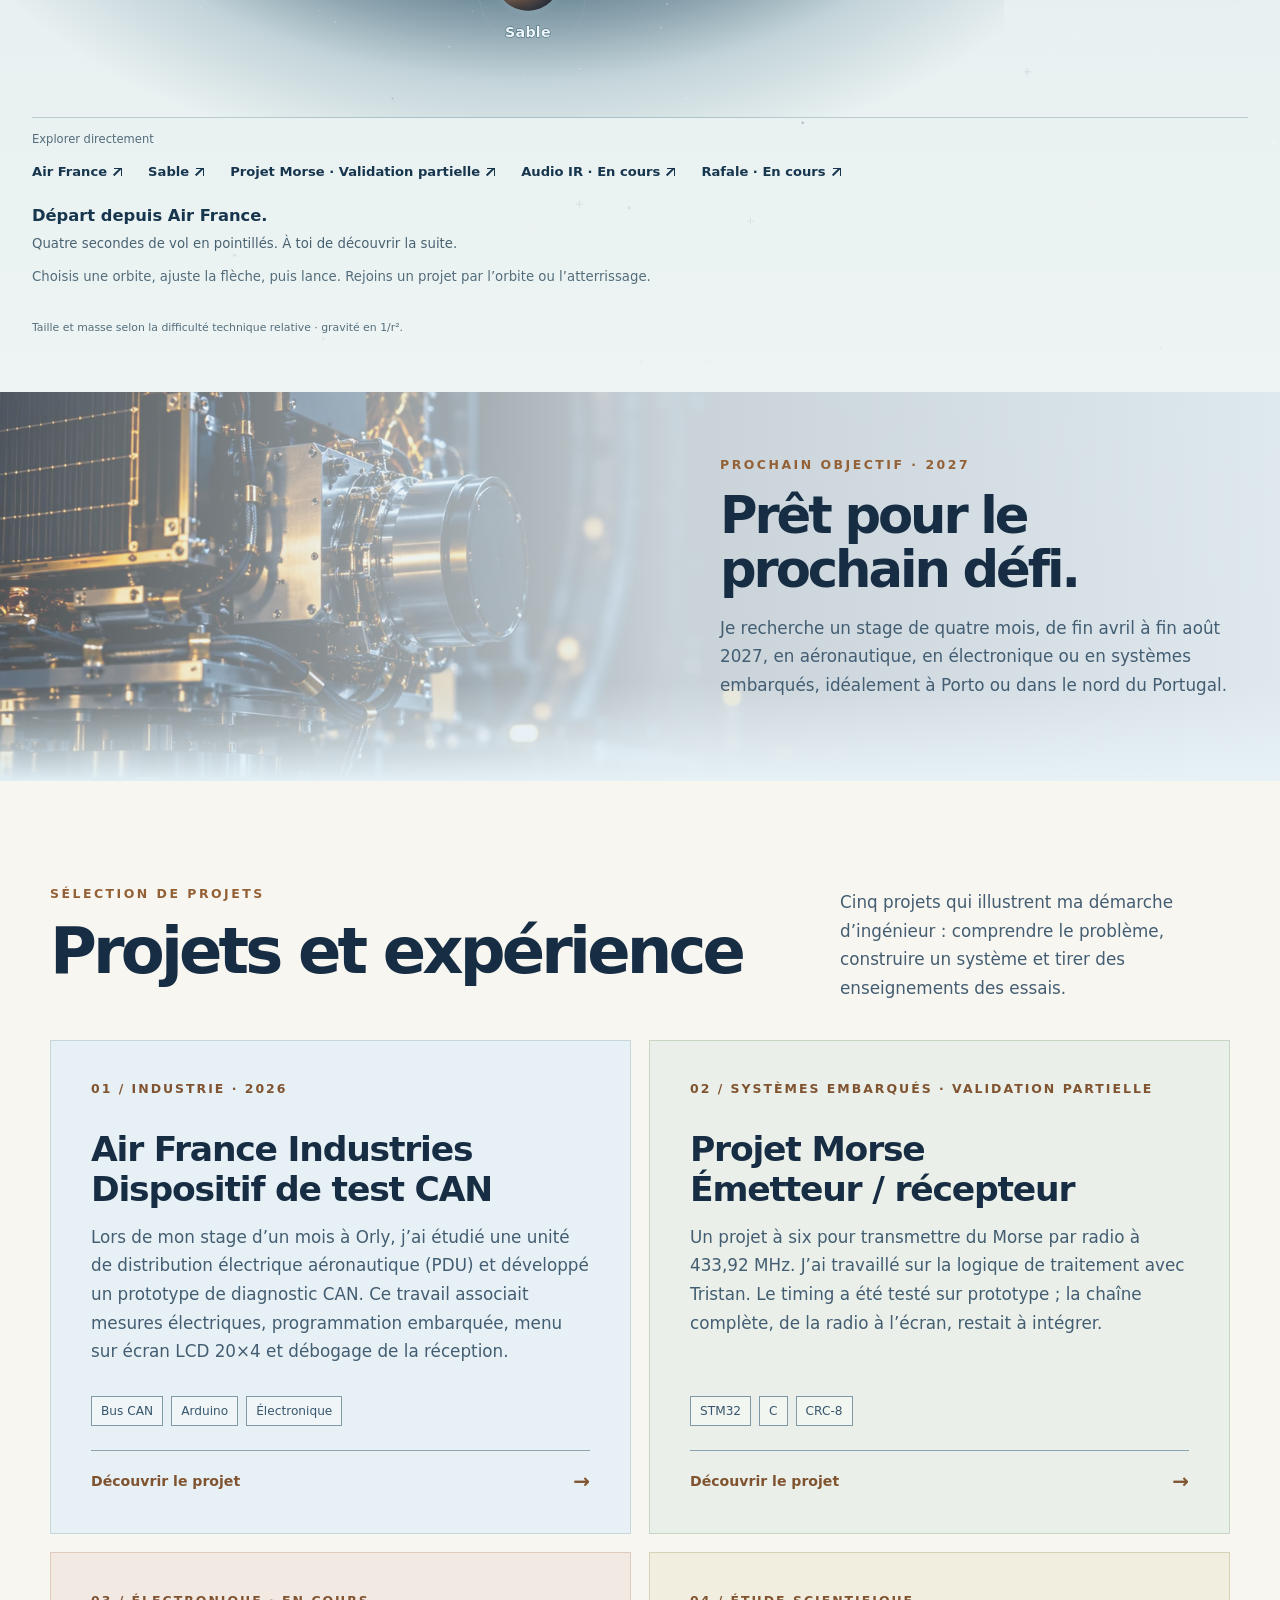
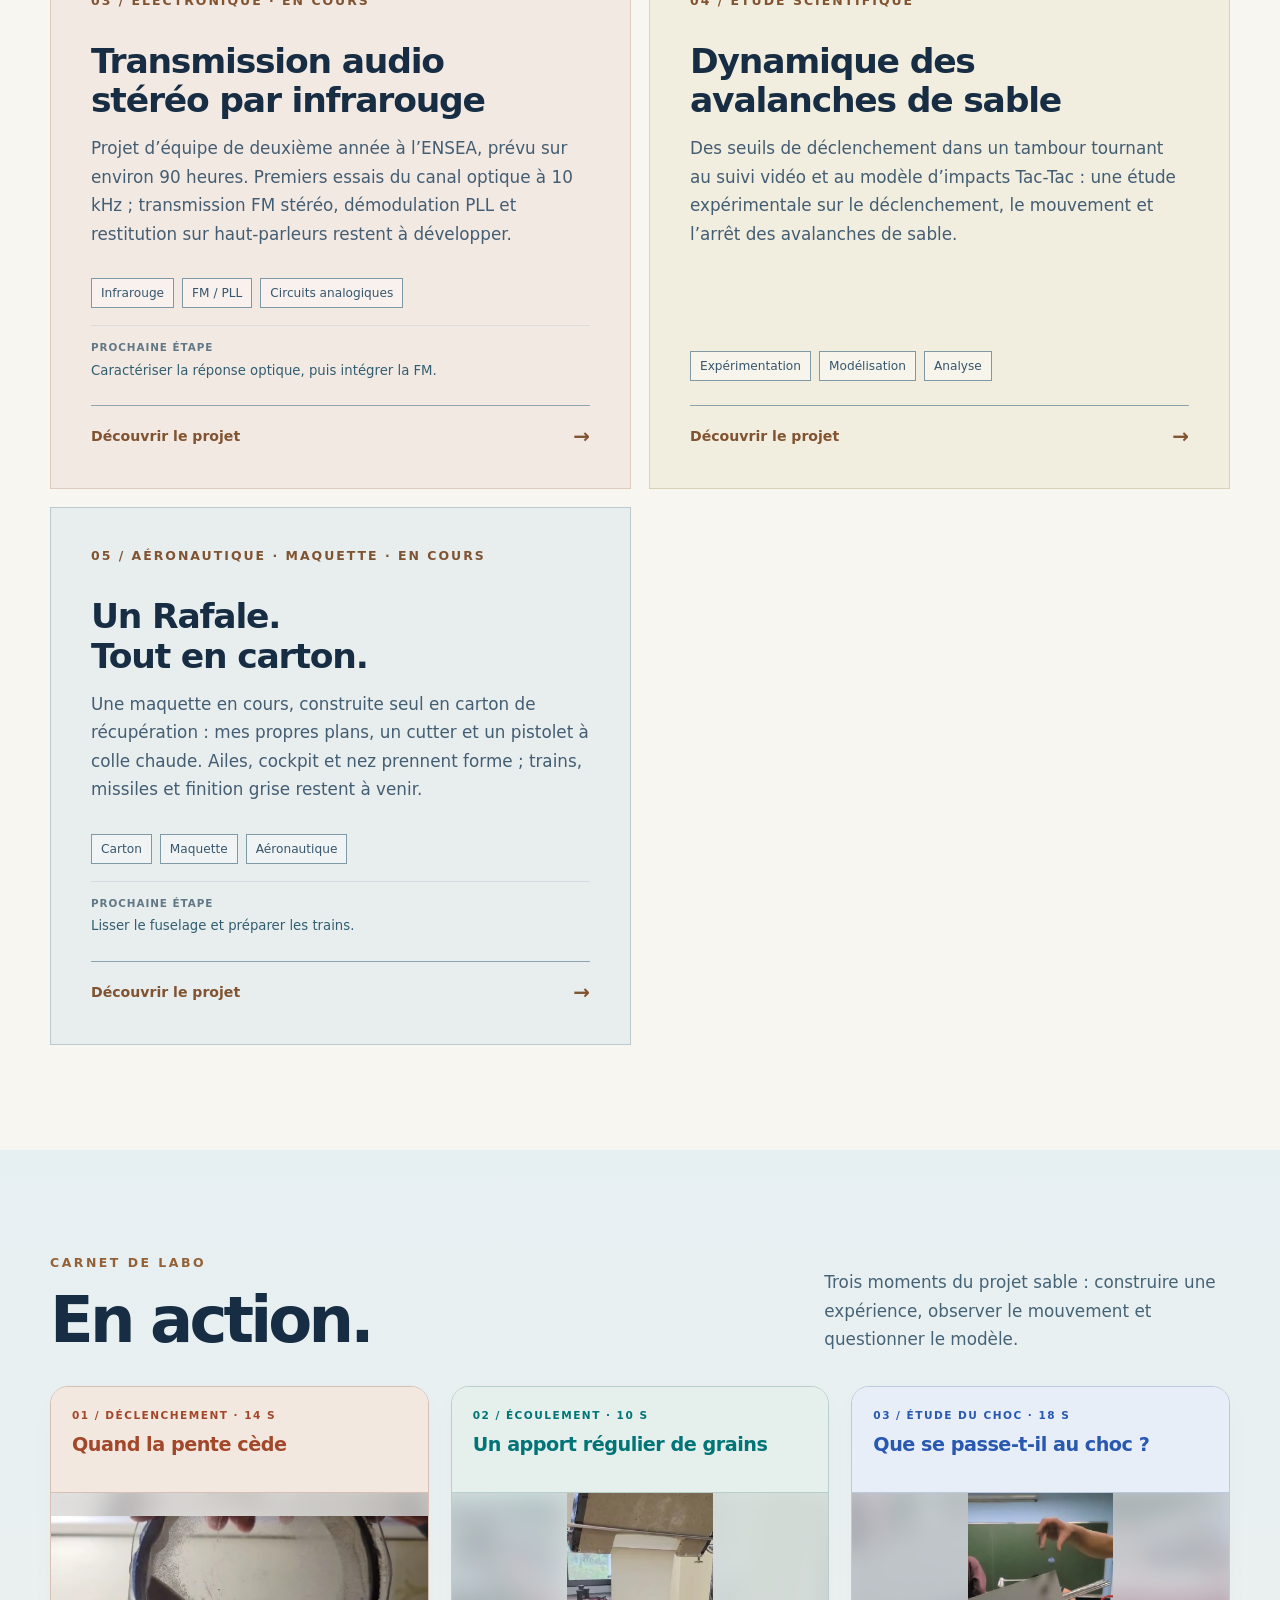
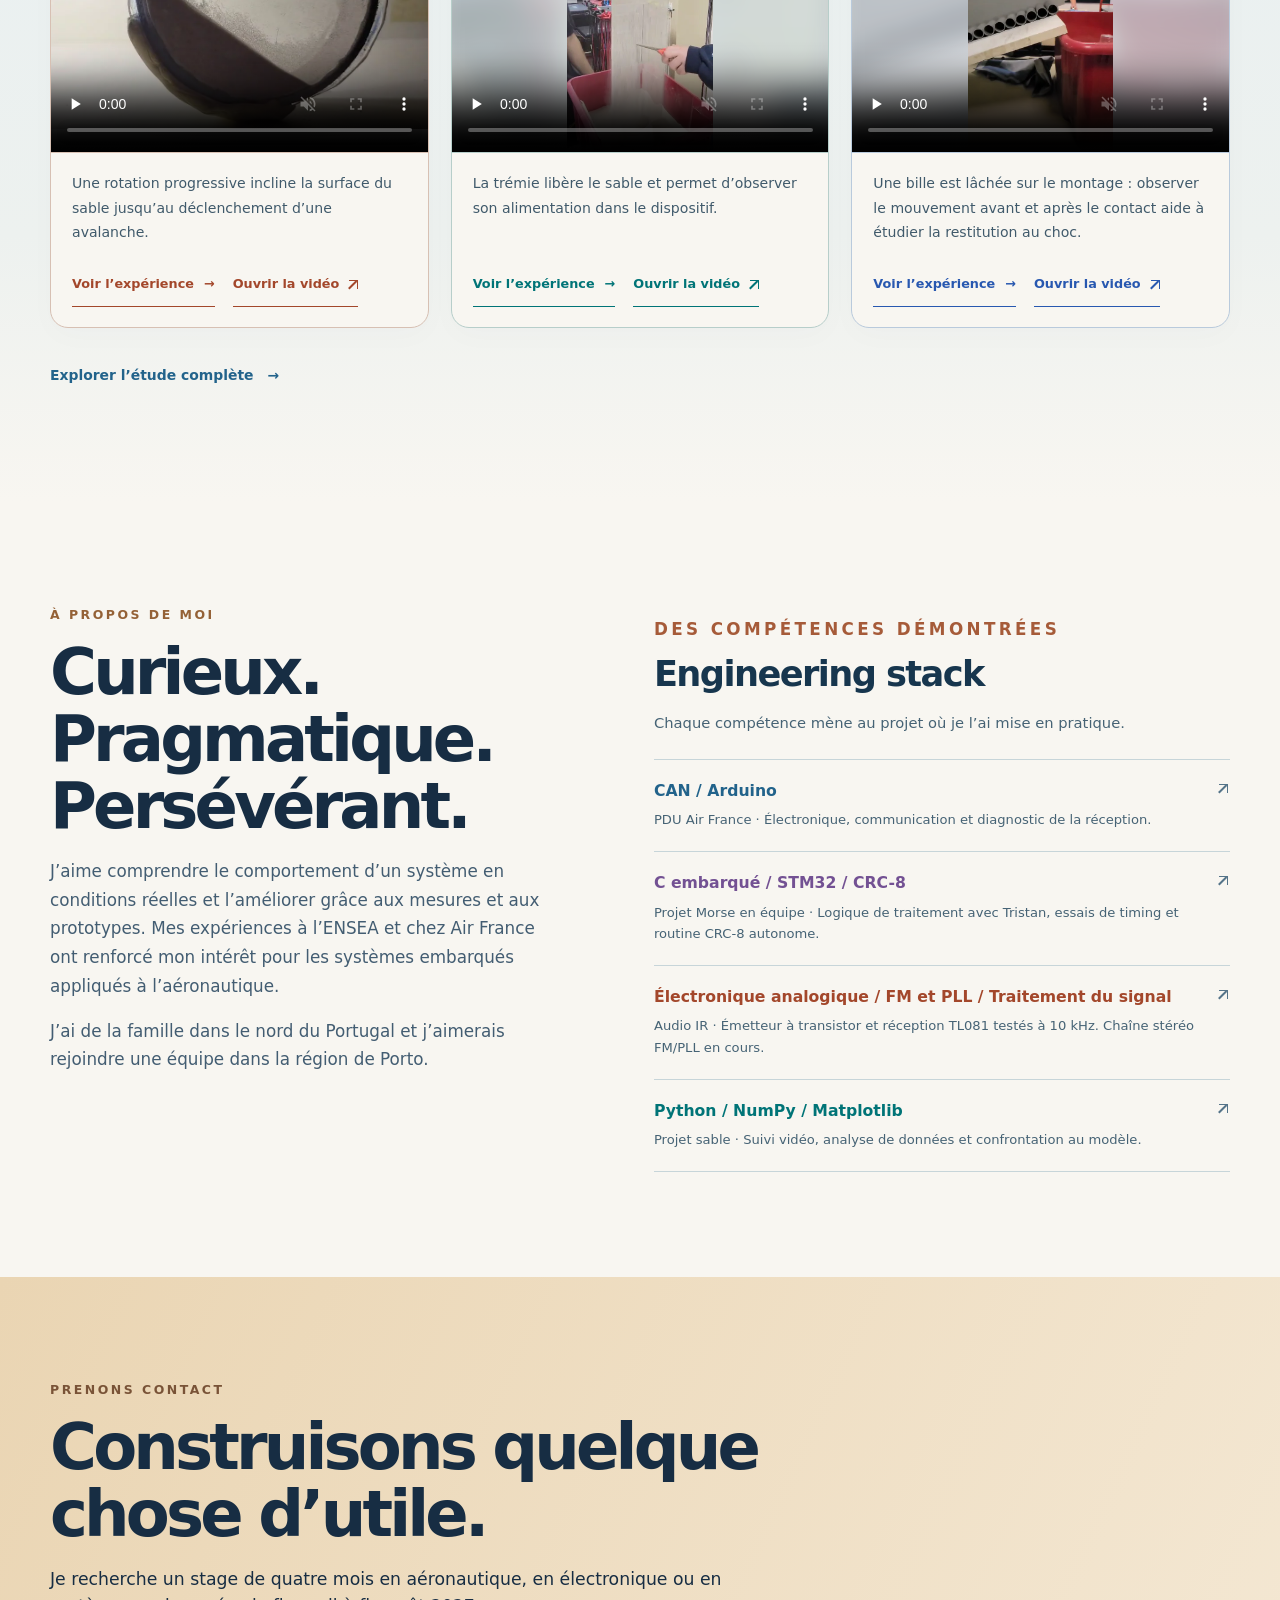
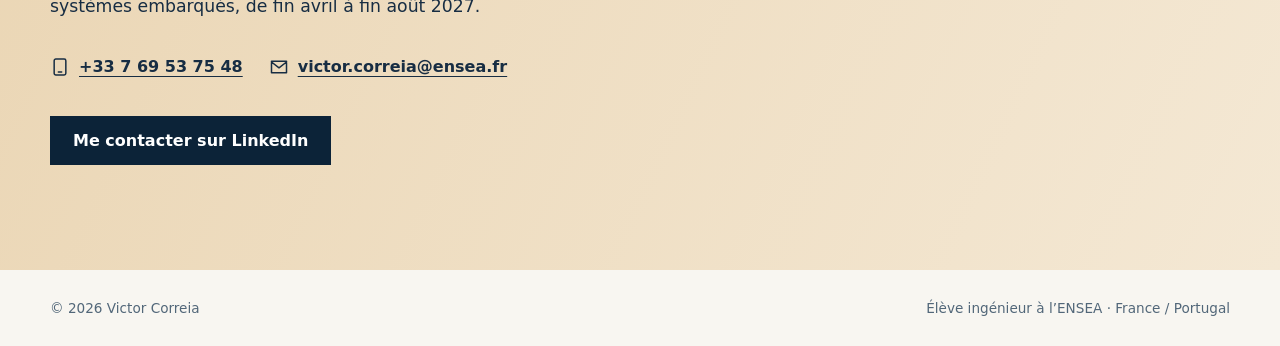
==== commit 38b14833: "Add subtle project spotlight and back-to-top control" ====
--- a/fr/index.html
+++ b/fr/index.html
@@ -313,4 +313,4 @@
     <li><a class="engineering-proof" href="projects/sand-flow.html"><strong>Python / NumPy / Matplotlib</strong><small>Projet sable · Suivi vidéo, analyse de données et confrontation au modèle.</small><span class="proof-arrow" aria-hidden="true">↗</span></a></li>
   </ul>
 </section></section>
-<section class="contact" id="contact"><div class="wrap reveal"><div class="eyebrow">Prenons contact</div><h2>Construisons quelque chose d’utile.</h2><p>Je recherche un stage de quatre mois en aéronautique, en électronique ou en systèmes embarqués, de fin avril à fin août 2027.</p><div class="contact-methods"><a href="tel:+33769537548"><svg viewBox="0 0 24 24" fill="none" stroke="currentColor" stroke-width="1.8" stroke-linecap="round" stroke-linejoin="round" aria-hidden="true" focusable="false"><path d="M7 2.5h10a2 2 0 0 1 2 2v15a2 2 0 0 1-2 2H7a2 2 0 0 1-2-2v-15a2 2 0 0 1 2-2zM10 18h4"/></svg><span>+33 7 69 53 75 48</span></a><a href="mailto:victor.correia@ensea.fr"><svg viewBox="0 0 24 24" fill="none" stroke="currentColor" stroke-width="1.8" stroke-linecap="round" stroke-linejoin="round" aria-hidden="true" focusable="false"><path d="M3 5h18v14H3zM3 6l9 7 9-7"/></svg><span>victor.correia@ensea.fr</span></a></div><a class="button" href="https://www.linkedin.com/in/victor-correia-14082005vicky/" target="_blank" rel="noopener noreferrer">Me contacter sur LinkedIn</a></div></section></main><footer class="foot wrap"><span>© 2026 Victor Correia</span><span>Élève ingénieur à l’ENSEA · France / Portugal</span></footer><script>const nav=document.getElementById('nav');addEventListener('scroll',()=>nav.classList.toggle('scrolled',scrollY>40),{passive:true});if('IntersectionObserver'in window){const observer=new IntersectionObserver(entries=>{for(const entry of entries){if(entry.isIntersecting){entry.target.classList.add('in-view');if(entry.target.classList.contains('reveal'))observer.unobserve(entry.target)}}},{threshold:.12});document.querySelectorAll('.panel,.reveal').forEach(el=>observer.observe(el))}else document.querySelectorAll('.panel,.reveal').forEach(el=>el.classList.add('in-view'));</script></body></html>
+<section class="contact" id="contact"><div class="wrap reveal"><div class="eyebrow">Prenons contact</div><h2>Construisons quelque chose d’utile.</h2><p>Je recherche un stage de quatre mois en aéronautique, en électronique ou en systèmes embarqués, de fin avril à fin août 2027.</p><div class="contact-methods"><a href="tel:+33769537548"><svg viewBox="0 0 24 24" fill="none" stroke="currentColor" stroke-width="1.8" stroke-linecap="round" stroke-linejoin="round" aria-hidden="true" focusable="false"><path d="M7 2.5h10a2 2 0 0 1 2 2v15a2 2 0 0 1-2 2H7a2 2 0 0 1-2-2v-15a2 2 0 0 1 2-2zM10 18h4"/></svg><span>+33 7 69 53 75 48</span></a><a href="mailto:victor.correia@ensea.fr"><svg viewBox="0 0 24 24" fill="none" stroke="currentColor" stroke-width="1.8" stroke-linecap="round" stroke-linejoin="round" aria-hidden="true" focusable="false"><path d="M3 5h18v14H3zM3 6l9 7 9-7"/></svg><span>victor.correia@ensea.fr</span></a></div><a class="button" href="https://www.linkedin.com/in/victor-correia-14082005vicky/" target="_blank" rel="noopener noreferrer">Me contacter sur LinkedIn</a></div></section></main><button class="back-to-top" type="button" hidden><svg viewBox="0 0 24 24" fill="none" stroke="currentColor" stroke-width="1.7" stroke-linecap="round" stroke-linejoin="round" aria-hidden="true" focusable="false"><path d="M12 19V5m-6 6 6-6 6 6"/></svg><span>Retour en haut</span></button><footer class="foot wrap"><span>© 2026 Victor Correia</span><span>Élève ingénieur à l’ENSEA · France / Portugal</span></footer><script>const nav=document.getElementById('nav');addEventListener('scroll',()=>nav.classList.toggle('scrolled',scrollY>40),{passive:true});if('IntersectionObserver'in window){const observer=new IntersectionObserver(entries=>{for(const entry of entries){if(entry.isIntersecting){entry.target.classList.add('in-view');if(entry.target.classList.contains('reveal'))observer.unobserve(entry.target)}}},{threshold:.12});document.querySelectorAll('.panel,.reveal').forEach(el=>observer.observe(el))}else document.querySelectorAll('.panel,.reveal').forEach(el=>el.classList.add('in-view'));</script></body></html>
--- a/assets/home-project-updates.css
+++ b/assets/home-project-updates.css
@@ -1,2 +1,16 @@
 .project-update { margin-top: 17px; padding-top: 13px; border-top: 1px solid #9cb6c449; color: #315e70; font-size: .83rem; line-height: 1.6; }
 .project-update span { display: block; color: #637886; font-weight: 650; font-size: .65rem; text-transform: uppercase; letter-spacing: .09em; margin-bottom: 4px; }
+@media (hover: hover) and (pointer: fine) and (prefers-reduced-motion: no-preference) {
+  .projects .project { position: relative; isolation: isolate; }
+  .projects .project::before { content: ""; position: absolute; inset: 0; z-index: 0; pointer-events: none; background: radial-gradient(circle 240px at var(--spotlight-x, 50%) var(--spotlight-y, 50%), #73b7df26, transparent 75%); opacity: 0; transition: opacity .25s ease; }
+  .projects .project > * { position: relative; z-index: 1; }
+  .projects .project:hover::before { opacity: 1; }
+}
+.back-to-top { position: fixed; z-index: 22; right: max(18px, env(safe-area-inset-right)); bottom: max(20px, env(safe-area-inset-bottom)); display: inline-flex; align-items: center; gap: 9px; min-height: 44px; max-width: calc(100vw - 24px); padding: 10px 15px; border: 1px solid #547e94; border-radius: 999px; background: #0c2338; color: #f8fbfd; box-shadow: 0 7px 22px #183b5429; font: inherit; font-size: .85rem; font-weight: 700; cursor: pointer; animation: back-to-top-in .25s ease both; transition: background .25s ease, transform .25s ease; }
+.back-to-top[hidden] { display: none; }
+.back-to-top svg { width: 17px; height: 17px; flex: none; }
+.back-to-top:hover { background: #21475e; transform: translateY(-2px); }
+.back-to-top:focus-visible { outline: 3px solid #5b92ab; outline-offset: 3px; }
+@keyframes back-to-top-in { from { opacity: 0; translate: 0 6px; } to { opacity: 1; translate: 0 0; } }
+@media (max-width: 600px) { .back-to-top { right: max(12px, env(safe-area-inset-right)); bottom: max(12px, env(safe-area-inset-bottom)); padding: 9px 12px; font-size: .78rem; } }
+@media (prefers-reduced-motion: reduce) { .back-to-top { animation: none; transition: none; } .back-to-top:hover { transform: none; } }
